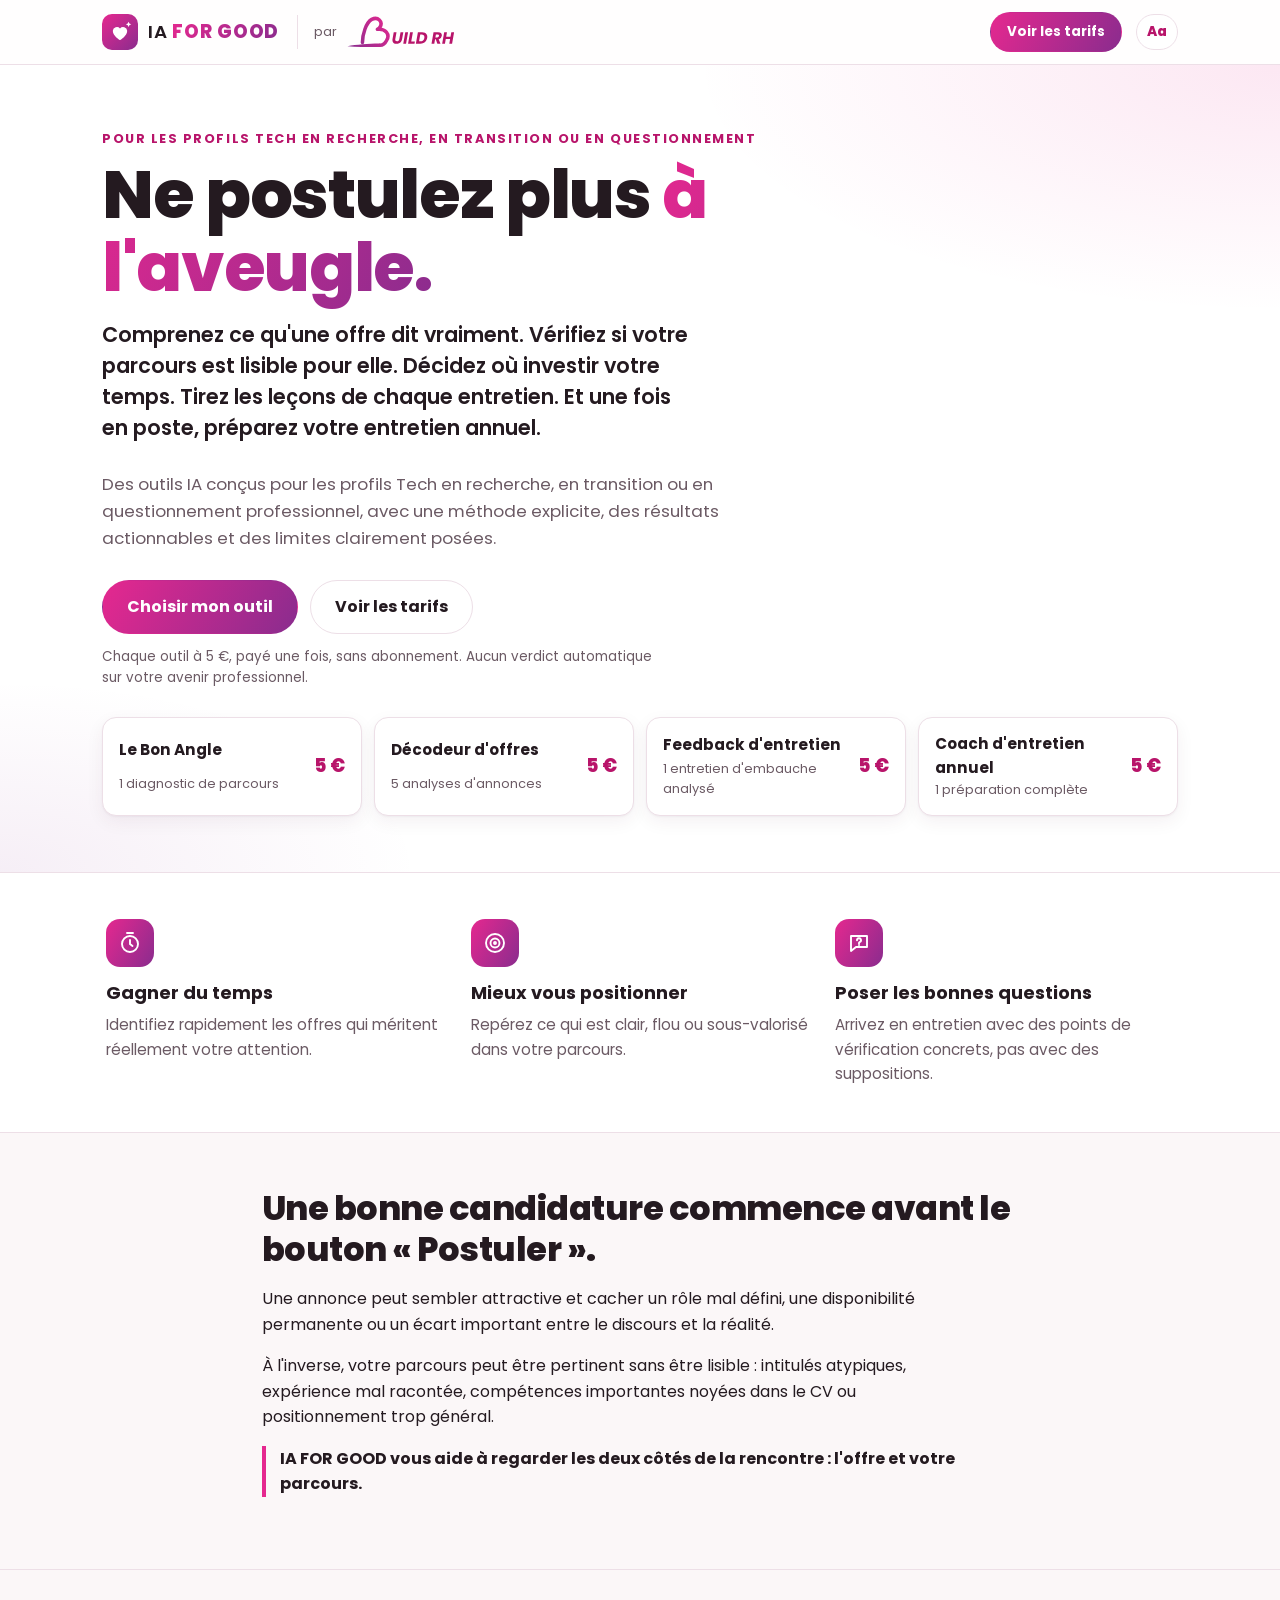
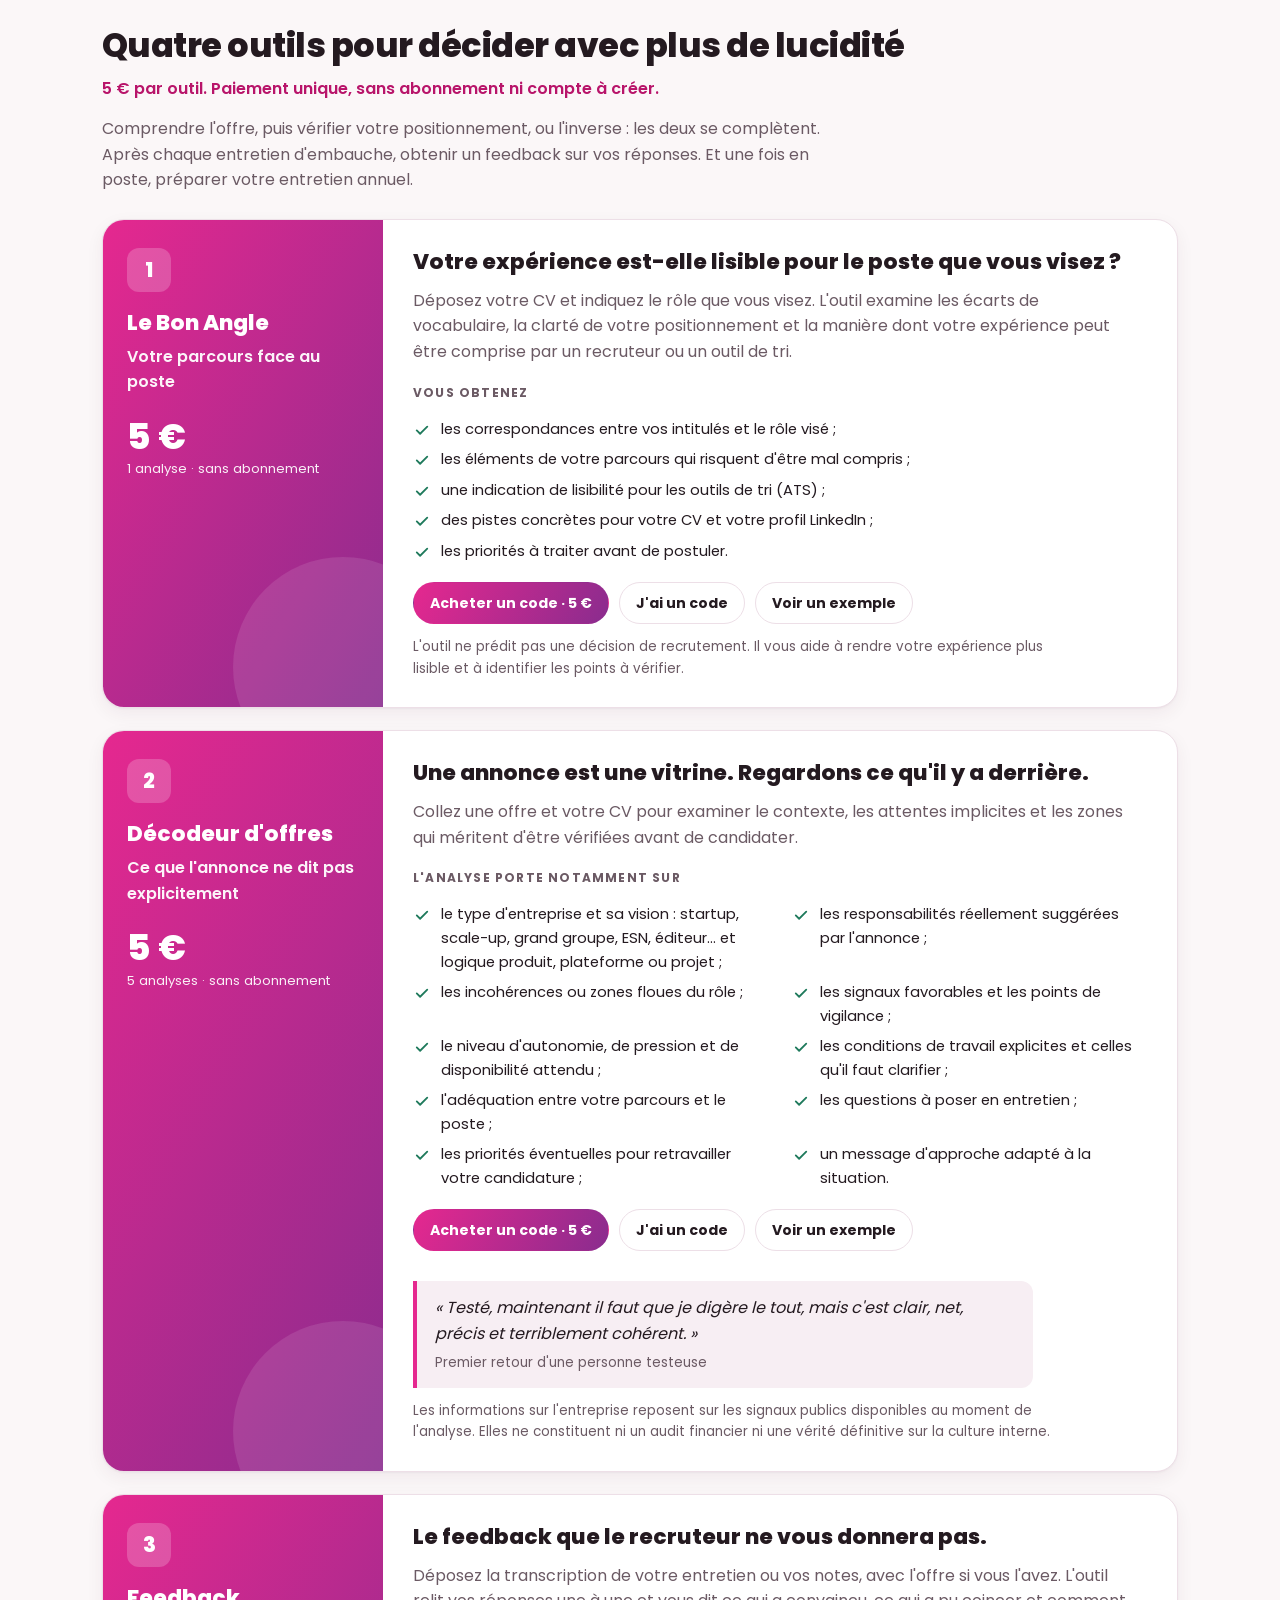
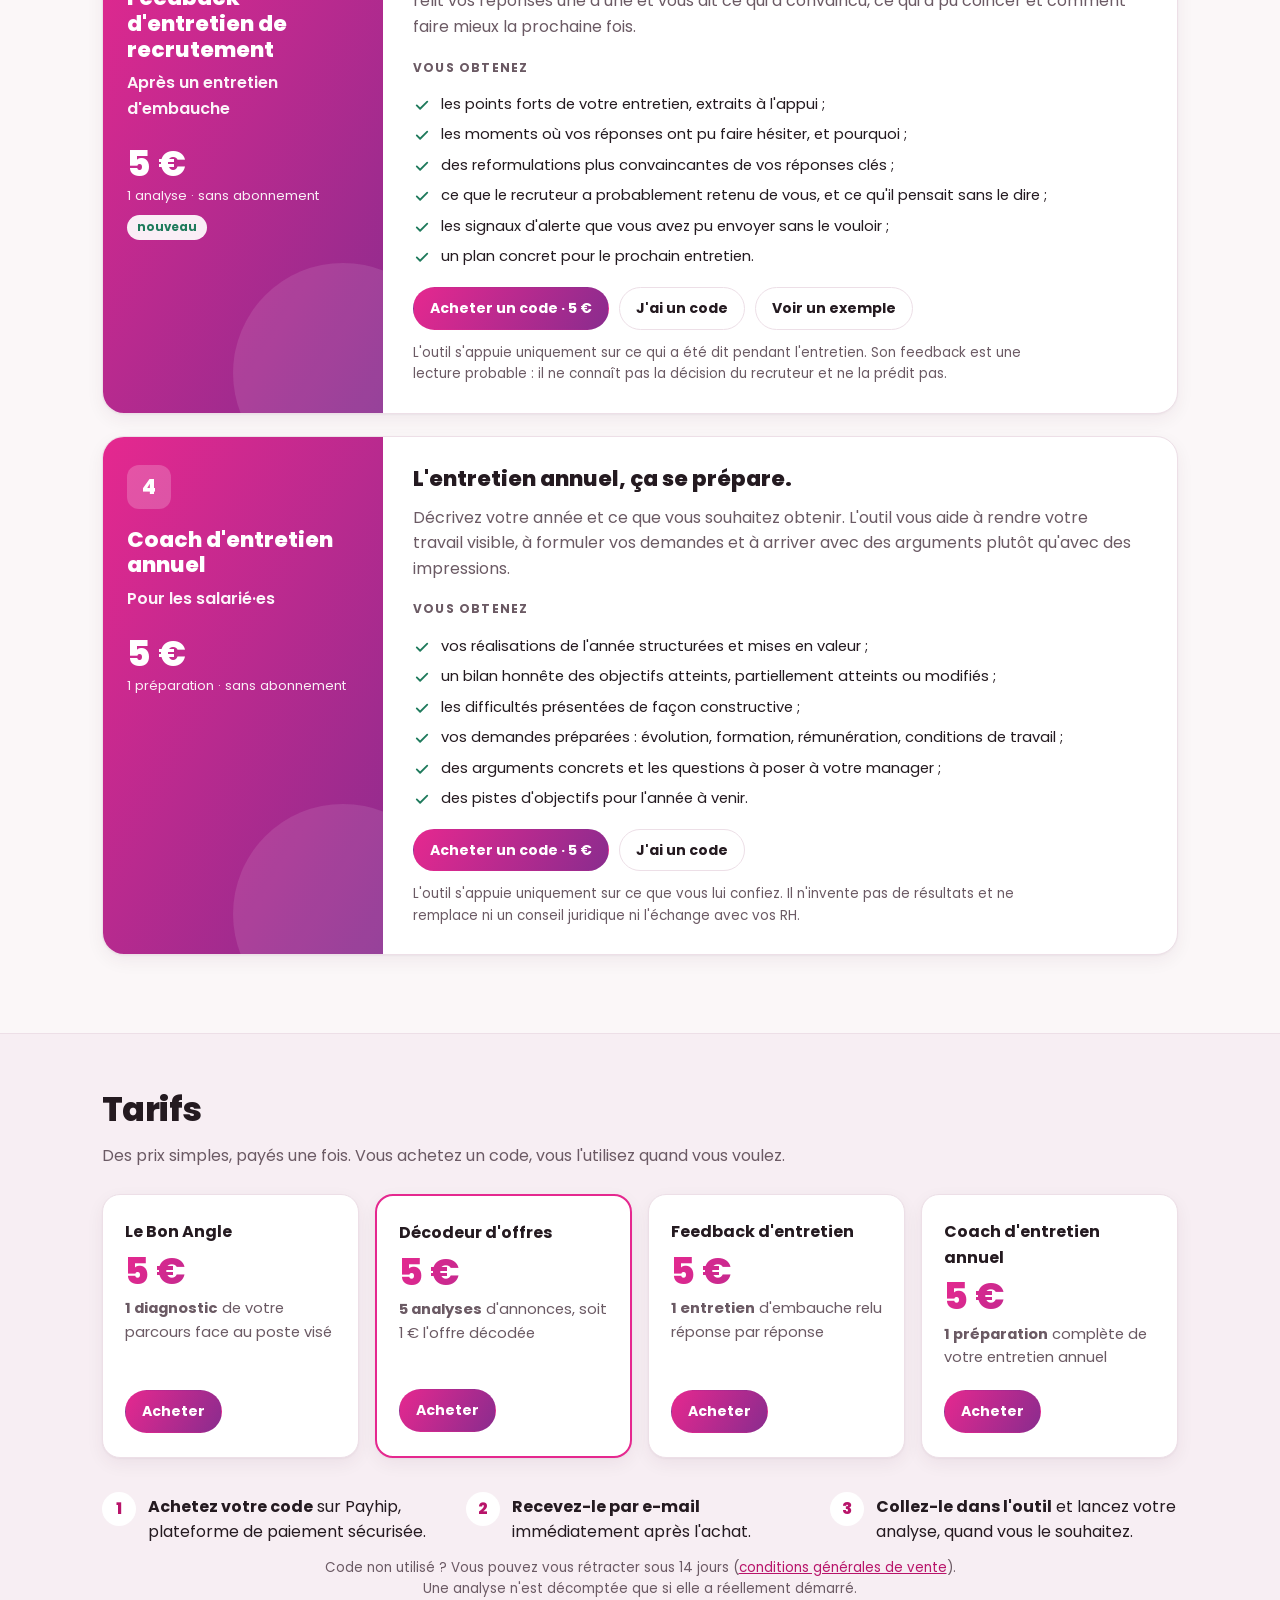
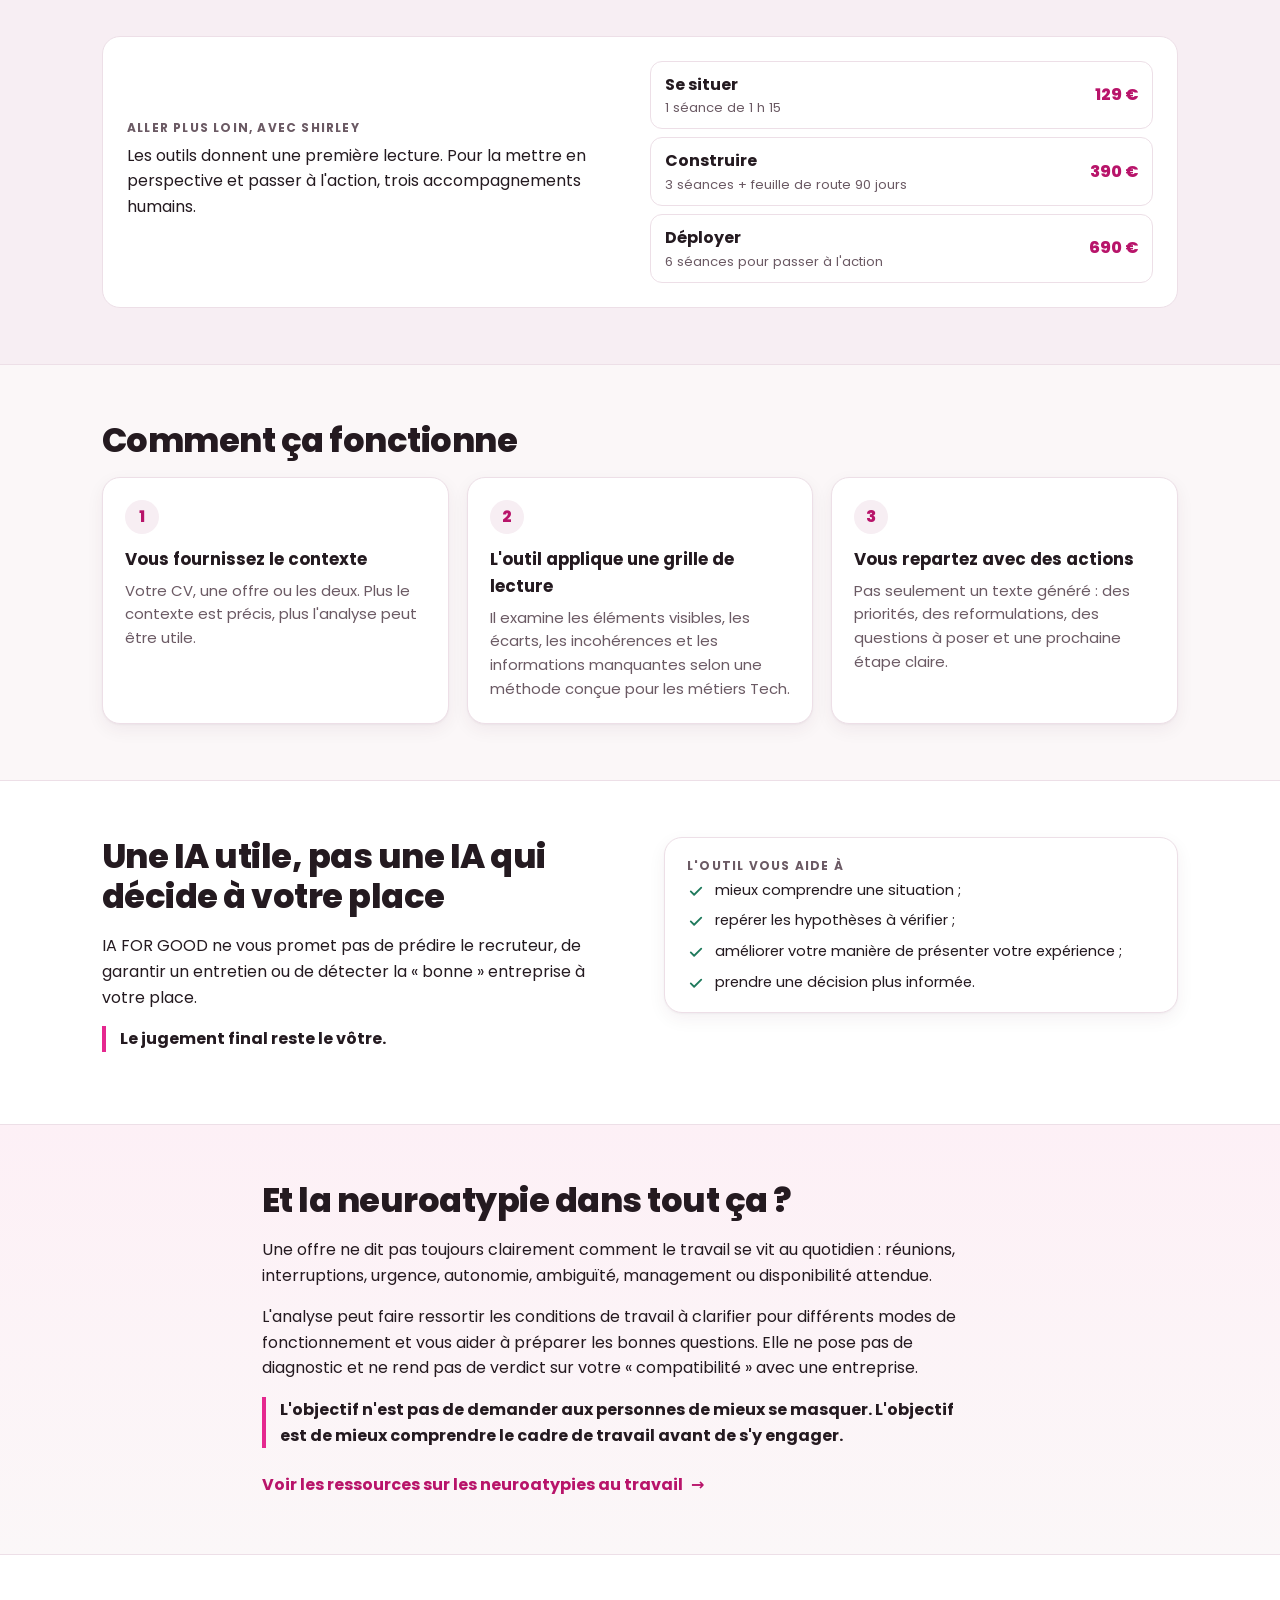
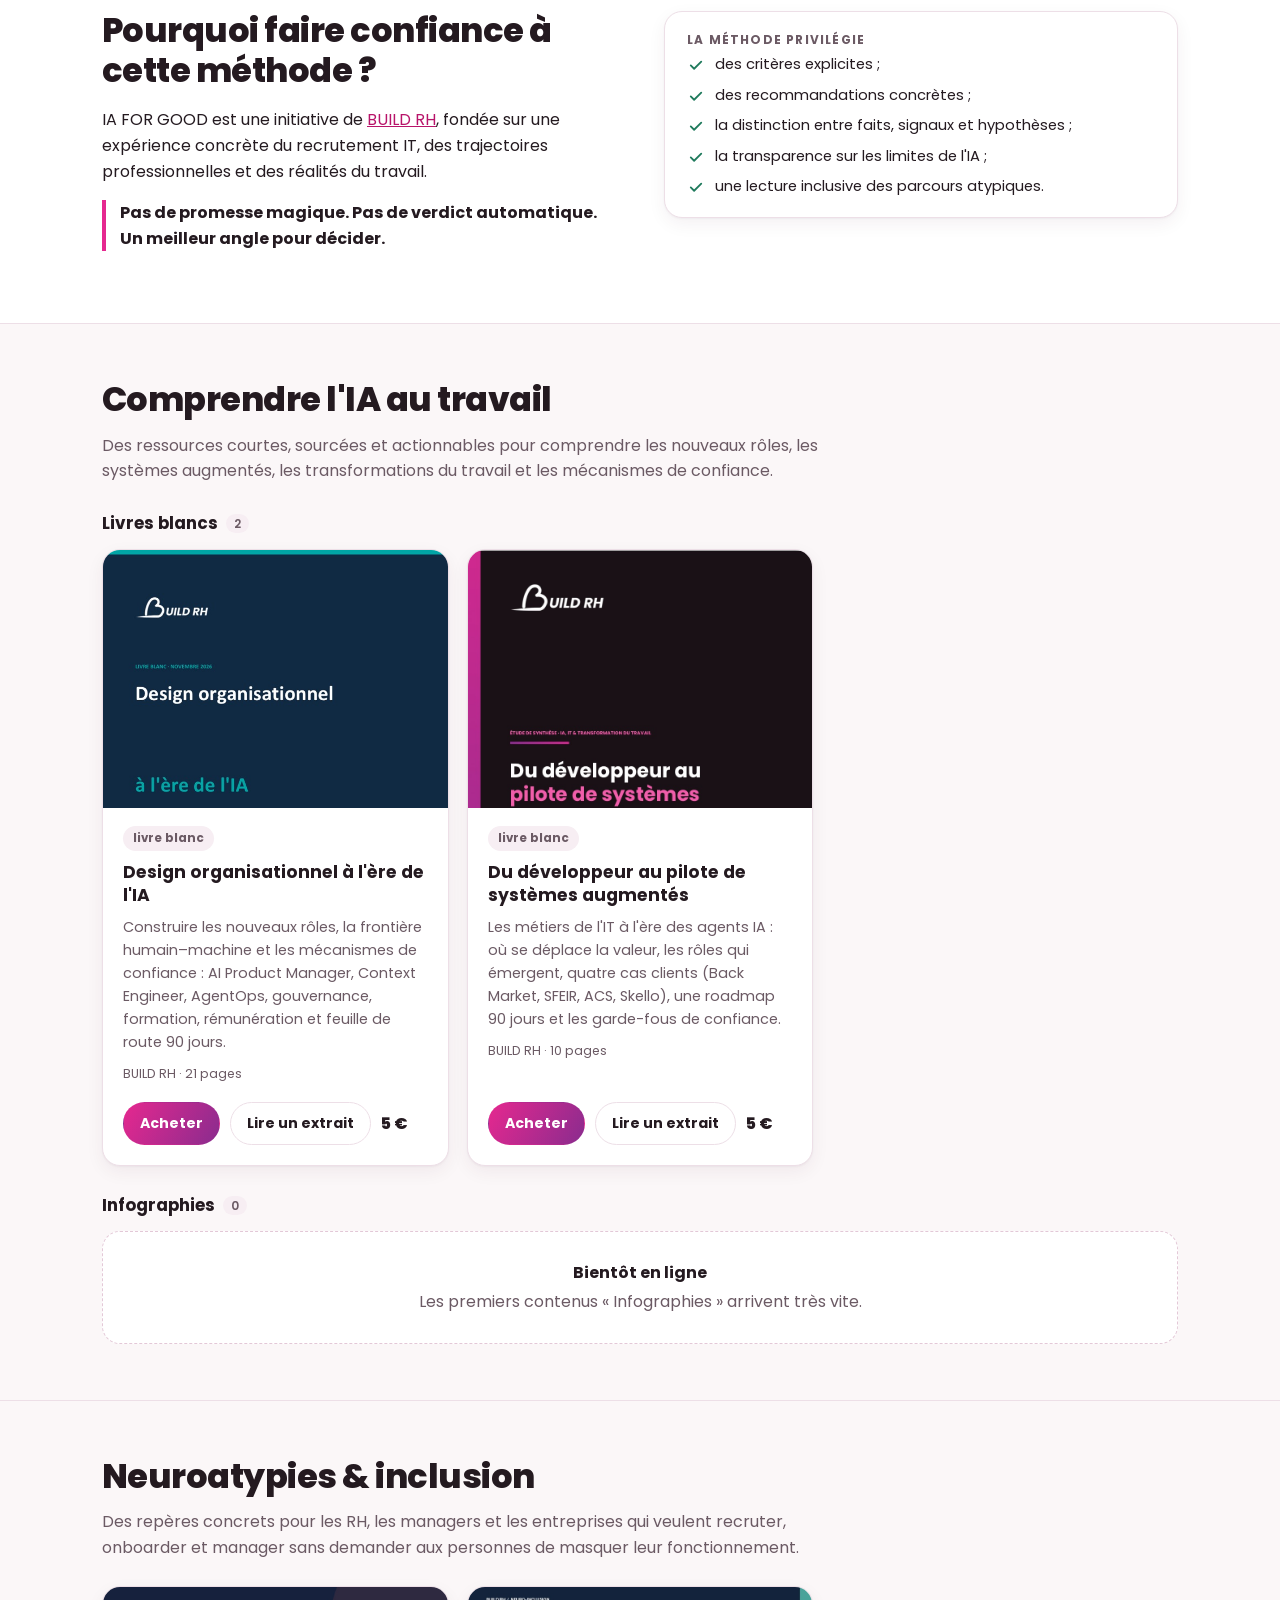
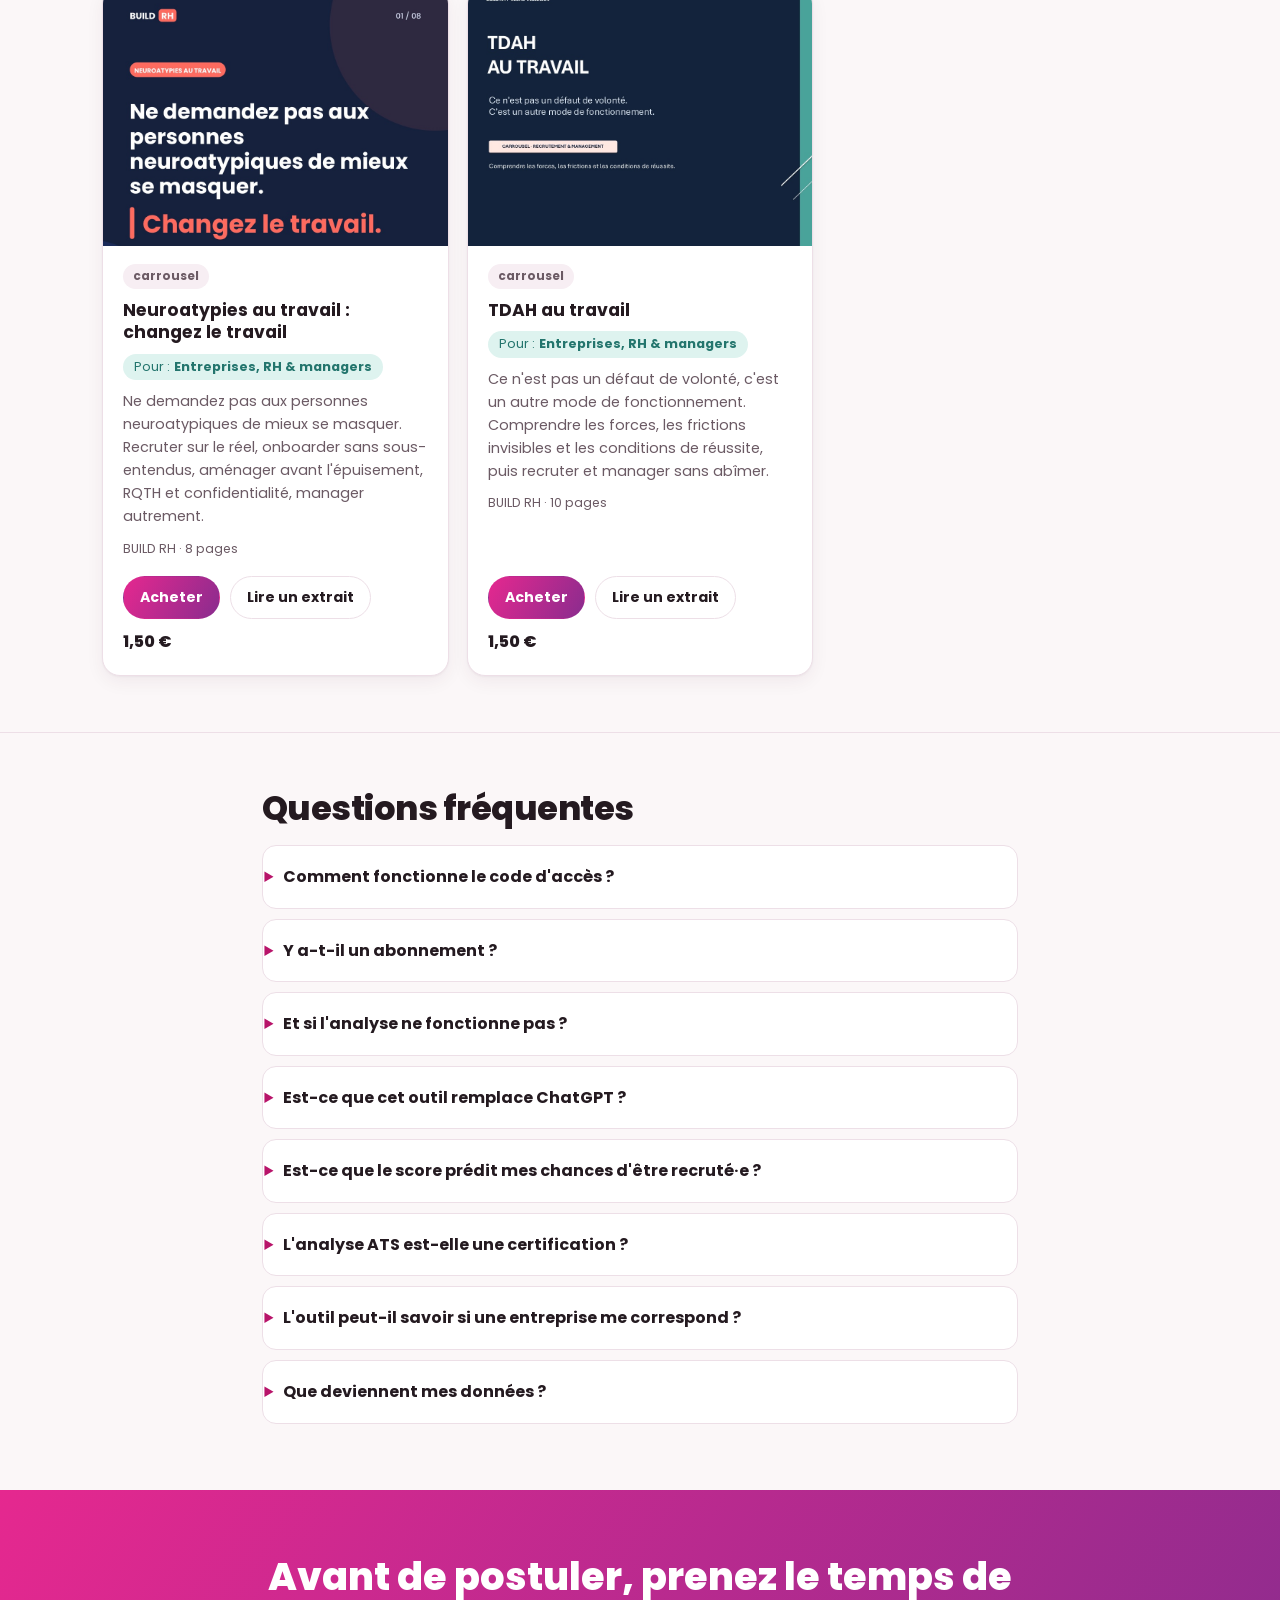
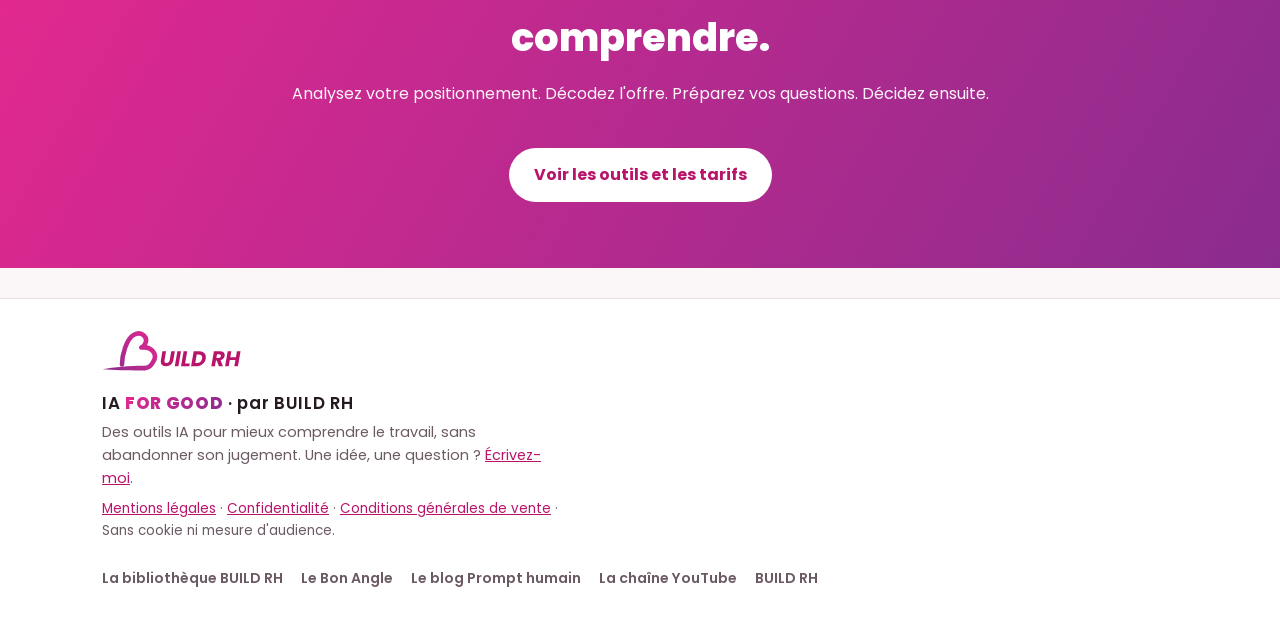
==== index.html @ 3da7b7ce "Décodeur : nouvel exemple PDF (Product Owner Data, annonce et CV fictifs, 16 points) Co-Authored-By:" ====
<!doctype html>
<html lang="fr">
<head>
  <meta charset="utf-8">
  <meta name="viewport" content="width=device-width, initial-scale=1">
  <meta name="color-scheme" content="light">
  <meta name="theme-color" content="#fbf7f8">
  <title>IA FOR GOOD · Ne postulez plus à l'aveugle</title>
  <meta name="description" content="Comprenez ce qu'une offre dit vraiment, vérifiez si votre parcours est lisible pour elle, décidez où investir votre temps. Des outils IA pour les profils Tech, par BUILD RH.">
  <link rel="icon" type="image/svg+xml" href="assets/favicon.svg">
  <link rel="preload" href="assets/fonts/poppins-latin-800-normal.woff2" as="font" type="font/woff2" crossorigin>
  <link rel="stylesheet" href="style.css?v=20">
</head>
<body class="accueil">
  <a class="skip" href="#outils">Aller aux outils</a>

  <header class="topbar">
    <div class="wrap topbar-in">
      <a class="marque" href="#" aria-label="IA FOR GOOD, accueil">
        <svg class="marque-picto" viewBox="0 0 40 40" aria-hidden="true">
          <defs><linearGradient id="g" x1="0" y1="0" x2="1" y2="1"><stop offset="0" stop-color="#e5288f"/><stop offset="1" stop-color="#8a2c8e"/></linearGradient></defs>
          <rect width="40" height="40" rx="11" fill="url(#g)"/>
          <path d="M20 29s-8-4.6-8-10.4A4.6 4.6 0 0 1 20 16a4.6 4.6 0 0 1 8 2.6C28 24.4 20 29 20 29z" fill="#fff"/>
          <path d="M29.5 8.5l.9 2.1 2.1.9-2.1.9-.9 2.1-.9-2.1-2.1-.9 2.1-.9z" fill="#fff"/>
        </svg>
        <span class="marque-txt">IA <b>FOR GOOD</b></span>
      </a>
      <a class="par-buildrh" href="https://build-rh.io/" target="_blank" rel="noopener" aria-label="Une plateforme BUILD RH">
        <span>par</span><img src="assets/logo-buildrh-couleur.svg" alt="BUILD RH" width="120" height="37">
      </a>
      <nav class="nav-principale" aria-label="Navigation principale">
        <a href="#outils">Les outils</a>
        <a href="#tarifs">Tarifs</a>
        <a href="#ressources-ia">Ressources</a>
        <a href="#faq">FAQ</a>
      </nav>
      <a class="btn btn-prim btn-nav" href="#tarifs">Voir les tarifs</a>
      <button id="confort" class="toggle toggle-mini" type="button" aria-pressed="false" title="Lecture confort"><span aria-hidden="true">Aa</span><i class="sr-only">Lecture confort</i></button>
    </div>
  </header>

  <!-- HERO -->
  <section class="hero hero-accueil">
    <div class="wrap">
      <p class="sur-titre">Pour les profils Tech en recherche, en transition ou en questionnement</p>
      <h1>Ne postulez plus <span class="hl">à l'aveugle.</span></h1>
      <p class="lead lead-fort">Comprenez ce qu'une offre dit vraiment. Vérifiez si votre parcours est lisible pour elle. Décidez où investir votre temps. Tirez les leçons de chaque entretien. Et une fois en poste, préparez votre entretien annuel.</p>
      <p class="lead">Des outils IA conçus pour les profils Tech en recherche, en transition ou en questionnement professionnel, avec une méthode explicite, des résultats actionnables et des limites clairement posées.</p>
      <div class="cta-ligne">
        <a class="btn btn-prim btn-grand" href="#outils">Choisir mon outil</a>
        <a class="btn btn-sec btn-grand" href="#tarifs">Voir les tarifs</a>
      </div>
      <p class="microcopy">Chaque outil à 5 €, payé une fois, sans abonnement. Aucun verdict automatique sur votre avenir professionnel.</p>
      <ul class="vitrine" aria-label="Les outils et leurs prix">
        <li><a href="#parcours"><span class="v-nom">Le Bon Angle</span><span class="v-desc">1 diagnostic de parcours</span><span class="v-prix">5 €</span></a></li>
        <li><a href="#offre"><span class="v-nom">Décodeur d'offres</span><span class="v-desc">5 analyses d'annonces</span><span class="v-prix">5 €</span></a></li>
        <li><a href="#feedback"><span class="v-nom">Feedback d'entretien</span><span class="v-desc">1 entretien d'embauche analysé</span><span class="v-prix">5 €</span></a></li>
        <li><a href="#entretien"><span class="v-nom">Coach d'entretien annuel</span><span class="v-desc">1 préparation complète</span><span class="v-prix">5 €</span></a></li>
      </ul>
    </div>
  </section>

  <main>
    <!-- BÉNÉFICES -->
    <section class="bloc-page benefices" aria-label="Ce que vous y gagnez">
      <div class="wrap grille-3">
        <article class="benefice">
          <span class="ico-rond" aria-hidden="true"><svg viewBox="0 0 24 24" fill="none" stroke="currentColor" stroke-width="1.9" stroke-linecap="round"><circle cx="12" cy="13" r="8"/><path d="M12 9v4l2.5 2M9 2h6"/></svg></span>
          <h2>Gagner du temps</h2>
          <p>Identifiez rapidement les offres qui méritent réellement votre attention.</p>
        </article>
        <article class="benefice">
          <span class="ico-rond" aria-hidden="true"><svg viewBox="0 0 24 24" fill="none" stroke="currentColor" stroke-width="1.9" stroke-linecap="round"><circle cx="12" cy="12" r="9"/><circle cx="12" cy="12" r="4.5"/><circle cx="12" cy="12" r="1" fill="currentColor"/></svg></span>
          <h2>Mieux vous positionner</h2>
          <p>Repérez ce qui est clair, flou ou sous-valorisé dans votre parcours.</p>
        </article>
        <article class="benefice">
          <span class="ico-rond" aria-hidden="true"><svg viewBox="0 0 24 24" fill="none" stroke="currentColor" stroke-width="1.9" stroke-linecap="round" stroke-linejoin="round"><path d="M4 5h16v11H9l-5 4z"/><path d="M10 9.2a2 2 0 1 1 2.6 1.9c-.4.2-.6.5-.6.9v.5M12 14h.01"/></svg></span>
          <h2>Poser les bonnes questions</h2>
          <p>Arrivez en entretien avec des points de vérification concrets, pas avec des suppositions.</p>
        </article>
      </div>
    </section>

    <!-- PROBLÈME -->
    <section class="bloc-page probleme">
      <div class="wrap etroit">
        <h2 class="titre-section">Une bonne candidature commence avant le bouton « Postuler ».</h2>
        <p>Une annonce peut sembler attractive et cacher un rôle mal défini, une disponibilité permanente ou un écart important entre le discours et la réalité.</p>
        <p>À l'inverse, votre parcours peut être pertinent sans être lisible : intitulés atypiques, expérience mal racontée, compétences importantes noyées dans le CV ou positionnement trop général.</p>
        <p class="accent-p"><strong>IA FOR GOOD vous aide à regarder les deux côtés de la rencontre : l'offre et votre parcours.</strong></p>
      </div>
    </section>

    <!-- OUTILS -->
    <section class="bloc-page outils-section" id="outils" aria-labelledby="h-outils">
      <div class="wrap">
        <h2 class="titre-section" id="h-outils">Quatre outils pour décider avec plus de lucidité</h2>
        <p class="sur-intro">5 € par outil. Paiement unique, sans abonnement ni compte à créer.</p>
        <p class="intro-section">Comprendre l'offre, puis vérifier votre positionnement, ou l'inverse : les deux se complètent. Après chaque entretien d'embauche, obtenir un feedback sur vos réponses. Et une fois en poste, préparer votre entretien annuel.</p>

        <article class="outil-carte" id="parcours">
          <div class="outil-panneau">
            <span class="outil-num">1</span>
            <p class="outil-kicker">Le Bon Angle</p>
            <p class="outil-sous">Votre parcours face au poste</p>
            <p class="outil-prix"><b>5 €</b><span>1 analyse · sans abonnement</span></p>
          </div>
          <div class="outil-corps">
            <h3>Votre expérience est-elle lisible pour le poste que vous visez ?</h3>
            <p>Déposez votre CV et indiquez le rôle que vous visez. L'outil examine les écarts de vocabulaire, la clarté de votre positionnement et la manière dont votre expérience peut être comprise par un recruteur ou un outil de tri.</p>
            <p class="liste-titre">Vous obtenez</p>
            <ul class="obtenez">
              <li><svg viewBox="0 0 24 24" fill="none" stroke="currentColor" stroke-width="2.4" stroke-linecap="round" stroke-linejoin="round"><path d="M5 12.5l4.5 4.5L19 7.5"/></svg><span>les correspondances entre vos intitulés et le rôle visé ;</span></li>
              <li><svg viewBox="0 0 24 24" fill="none" stroke="currentColor" stroke-width="2.4" stroke-linecap="round" stroke-linejoin="round"><path d="M5 12.5l4.5 4.5L19 7.5"/></svg><span>les éléments de votre parcours qui risquent d'être mal compris ;</span></li>
              <li><svg viewBox="0 0 24 24" fill="none" stroke="currentColor" stroke-width="2.4" stroke-linecap="round" stroke-linejoin="round"><path d="M5 12.5l4.5 4.5L19 7.5"/></svg><span>une indication de lisibilité pour les outils de tri (ATS) ;</span></li>
              <li><svg viewBox="0 0 24 24" fill="none" stroke="currentColor" stroke-width="2.4" stroke-linecap="round" stroke-linejoin="round"><path d="M5 12.5l4.5 4.5L19 7.5"/></svg><span>des pistes concrètes pour votre CV et votre profil LinkedIn ;</span></li>
              <li><svg viewBox="0 0 24 24" fill="none" stroke="currentColor" stroke-width="2.4" stroke-linecap="round" stroke-linejoin="round"><path d="M5 12.5l4.5 4.5L19 7.5"/></svg><span>les priorités à traiter avant de postuler.</span></li>
            </ul>
            <div class="actions">
              <a class="btn btn-prim" href="https://payhip.com/b/k5c6D" target="_blank" rel="noopener">Acheter un code · 5 €</a>
              <a class="btn btn-sec" href="https://almosnishirley.github.io/le-bon-angle/atelier.html">J'ai un code</a>
              <a class="btn btn-sec" href="https://almosnishirley.github.io/le-bon-angle/assets/exemples/exemple-analyse-le-bon-angle.pdf" target="_blank" rel="noopener">Voir un exemple</a>
            </div>
            <p class="microcopy">L'outil ne prédit pas une décision de recrutement. Il vous aide à rendre votre expérience plus lisible et à identifier les points à vérifier.</p>
          </div>
        </article>

        <article class="outil-carte" id="offre">
          <div class="outil-panneau">
            <span class="outil-num">2</span>
            <p class="outil-kicker">Décodeur d'offres</p>
            <p class="outil-sous">Ce que l'annonce ne dit pas explicitement</p>
            <p class="outil-prix"><b>5 €</b><span>5 analyses · sans abonnement</span></p>
          </div>
          <div class="outil-corps">
            <h3>Une annonce est une vitrine. Regardons ce qu'il y a derrière.</h3>
            <p>Collez une offre et votre CV pour examiner le contexte, les attentes implicites et les zones qui méritent d'être vérifiées avant de candidater.</p>
            <p class="liste-titre">L'analyse porte notamment sur</p>
            <ul class="obtenez deux-col">
              <li><svg viewBox="0 0 24 24" fill="none" stroke="currentColor" stroke-width="2.4" stroke-linecap="round" stroke-linejoin="round"><path d="M5 12.5l4.5 4.5L19 7.5"/></svg><span>le type d'entreprise et sa vision : startup, scale-up, grand groupe, ESN, éditeur… et logique produit, plateforme ou projet ;</span></li>
              <li><svg viewBox="0 0 24 24" fill="none" stroke="currentColor" stroke-width="2.4" stroke-linecap="round" stroke-linejoin="round"><path d="M5 12.5l4.5 4.5L19 7.5"/></svg><span>les responsabilités réellement suggérées par l'annonce ;</span></li>
              <li><svg viewBox="0 0 24 24" fill="none" stroke="currentColor" stroke-width="2.4" stroke-linecap="round" stroke-linejoin="round"><path d="M5 12.5l4.5 4.5L19 7.5"/></svg><span>les incohérences ou zones floues du rôle ;</span></li>
              <li><svg viewBox="0 0 24 24" fill="none" stroke="currentColor" stroke-width="2.4" stroke-linecap="round" stroke-linejoin="round"><path d="M5 12.5l4.5 4.5L19 7.5"/></svg><span>les signaux favorables et les points de vigilance ;</span></li>
              <li><svg viewBox="0 0 24 24" fill="none" stroke="currentColor" stroke-width="2.4" stroke-linecap="round" stroke-linejoin="round"><path d="M5 12.5l4.5 4.5L19 7.5"/></svg><span>le niveau d'autonomie, de pression et de disponibilité attendu ;</span></li>
              <li><svg viewBox="0 0 24 24" fill="none" stroke="currentColor" stroke-width="2.4" stroke-linecap="round" stroke-linejoin="round"><path d="M5 12.5l4.5 4.5L19 7.5"/></svg><span>les conditions de travail explicites et celles qu'il faut clarifier ;</span></li>
              <li><svg viewBox="0 0 24 24" fill="none" stroke="currentColor" stroke-width="2.4" stroke-linecap="round" stroke-linejoin="round"><path d="M5 12.5l4.5 4.5L19 7.5"/></svg><span>l'adéquation entre votre parcours et le poste ;</span></li>
              <li><svg viewBox="0 0 24 24" fill="none" stroke="currentColor" stroke-width="2.4" stroke-linecap="round" stroke-linejoin="round"><path d="M5 12.5l4.5 4.5L19 7.5"/></svg><span>les questions à poser en entretien ;</span></li>
              <li><svg viewBox="0 0 24 24" fill="none" stroke="currentColor" stroke-width="2.4" stroke-linecap="round" stroke-linejoin="round"><path d="M5 12.5l4.5 4.5L19 7.5"/></svg><span>les priorités éventuelles pour retravailler votre candidature ;</span></li>
              <li><svg viewBox="0 0 24 24" fill="none" stroke="currentColor" stroke-width="2.4" stroke-linecap="round" stroke-linejoin="round"><path d="M5 12.5l4.5 4.5L19 7.5"/></svg><span>un message d'approche adapté à la situation.</span></li>
            </ul>
            <div class="actions">
              <a class="btn btn-prim" href="https://payhip.com/b/MjdBF" target="_blank" rel="noopener">Acheter un code · 5 €</a>
              <a class="btn btn-sec" href="decodeur.html">J'ai un code</a>
              <a class="btn btn-sec" href="assets/exemples/exemple-decodage-offre.pdf?v=2" target="_blank" rel="noopener">Voir un exemple</a>
            </div>
            <figure class="retour">
              <blockquote><p>« Testé, maintenant il faut que je digère le tout, mais c'est clair, net, précis et terriblement cohérent. »</p></blockquote>
              <figcaption>Premier retour d'une personne testeuse</figcaption>
            </figure>
            <p class="microcopy">Les informations sur l'entreprise reposent sur les signaux publics disponibles au moment de l'analyse. Elles ne constituent ni un audit financier ni une vérité définitive sur la culture interne.</p>
          </div>
        </article>

        <article class="outil-carte" id="feedback">
          <div class="outil-panneau">
            <span class="outil-num">3</span>
            <p class="outil-kicker">Feedback d'entretien de recrutement</p>
            <p class="outil-sous">Après un entretien d'embauche</p>
            <p class="outil-prix"><b>5 €</b><span>1 analyse · sans abonnement</span></p>
            <span class="badge ok">nouveau</span>
          </div>
          <div class="outil-corps">
            <h3>Le feedback que le recruteur ne vous donnera pas.</h3>
            <p>Déposez la transcription de votre entretien ou vos notes, avec l'offre si vous l'avez. L'outil relit vos réponses une à une et vous dit ce qui a convaincu, ce qui a pu coincer et comment faire mieux la prochaine fois.</p>
            <p class="liste-titre">Vous obtenez</p>
            <ul class="obtenez">
              <li><svg viewBox="0 0 24 24" fill="none" stroke="currentColor" stroke-width="2.4" stroke-linecap="round" stroke-linejoin="round"><path d="M5 12.5l4.5 4.5L19 7.5"/></svg><span>les points forts de votre entretien, extraits à l'appui ;</span></li>
              <li><svg viewBox="0 0 24 24" fill="none" stroke="currentColor" stroke-width="2.4" stroke-linecap="round" stroke-linejoin="round"><path d="M5 12.5l4.5 4.5L19 7.5"/></svg><span>les moments où vos réponses ont pu faire hésiter, et pourquoi ;</span></li>
              <li><svg viewBox="0 0 24 24" fill="none" stroke="currentColor" stroke-width="2.4" stroke-linecap="round" stroke-linejoin="round"><path d="M5 12.5l4.5 4.5L19 7.5"/></svg><span>des reformulations plus convaincantes de vos réponses clés ;</span></li>
              <li><svg viewBox="0 0 24 24" fill="none" stroke="currentColor" stroke-width="2.4" stroke-linecap="round" stroke-linejoin="round"><path d="M5 12.5l4.5 4.5L19 7.5"/></svg><span>ce que le recruteur a probablement retenu de vous, et ce qu'il pensait sans le dire ;</span></li>
              <li><svg viewBox="0 0 24 24" fill="none" stroke="currentColor" stroke-width="2.4" stroke-linecap="round" stroke-linejoin="round"><path d="M5 12.5l4.5 4.5L19 7.5"/></svg><span>les signaux d'alerte que vous avez pu envoyer sans le vouloir ;</span></li>
              <li><svg viewBox="0 0 24 24" fill="none" stroke="currentColor" stroke-width="2.4" stroke-linecap="round" stroke-linejoin="round"><path d="M5 12.5l4.5 4.5L19 7.5"/></svg><span>un plan concret pour le prochain entretien.</span></li>
            </ul>
            <div class="actions">
              <a class="btn btn-prim" href="https://payhip.com/b/0I8Kq" target="_blank" rel="noopener">Acheter un code · 5 €</a>
              <a class="btn btn-sec" href="feedback-entretien.html">J'ai un code</a>
              <a class="btn btn-sec" href="assets/exemples/exemple-feedback-entretien.pdf" target="_blank" rel="noopener">Voir un exemple</a>
            </div>
            <p class="microcopy">L'outil s'appuie uniquement sur ce qui a été dit pendant l'entretien. Son feedback est une lecture probable : il ne connaît pas la décision du recruteur et ne la prédit pas.</p>
          </div>
        </article>

        <article class="outil-carte" id="entretien">
          <div class="outil-panneau">
            <span class="outil-num">4</span>
            <p class="outil-kicker">Coach d'entretien annuel</p>
            <p class="outil-sous">Pour les salarié·es</p>
            <p class="outil-prix"><b>5 €</b><span>1 préparation · sans abonnement</span></p>
          </div>
          <div class="outil-corps">
            <h3>L'entretien annuel, ça se prépare.</h3>
            <p>Décrivez votre année et ce que vous souhaitez obtenir. L'outil vous aide à rendre votre travail visible, à formuler vos demandes et à arriver avec des arguments plutôt qu'avec des impressions.</p>
            <p class="liste-titre">Vous obtenez</p>
            <ul class="obtenez">
              <li><svg viewBox="0 0 24 24" fill="none" stroke="currentColor" stroke-width="2.4" stroke-linecap="round" stroke-linejoin="round"><path d="M5 12.5l4.5 4.5L19 7.5"/></svg><span>vos réalisations de l'année structurées et mises en valeur ;</span></li>
              <li><svg viewBox="0 0 24 24" fill="none" stroke="currentColor" stroke-width="2.4" stroke-linecap="round" stroke-linejoin="round"><path d="M5 12.5l4.5 4.5L19 7.5"/></svg><span>un bilan honnête des objectifs atteints, partiellement atteints ou modifiés ;</span></li>
              <li><svg viewBox="0 0 24 24" fill="none" stroke="currentColor" stroke-width="2.4" stroke-linecap="round" stroke-linejoin="round"><path d="M5 12.5l4.5 4.5L19 7.5"/></svg><span>les difficultés présentées de façon constructive ;</span></li>
              <li><svg viewBox="0 0 24 24" fill="none" stroke="currentColor" stroke-width="2.4" stroke-linecap="round" stroke-linejoin="round"><path d="M5 12.5l4.5 4.5L19 7.5"/></svg><span>vos demandes préparées : évolution, formation, rémunération, conditions de travail ;</span></li>
              <li><svg viewBox="0 0 24 24" fill="none" stroke="currentColor" stroke-width="2.4" stroke-linecap="round" stroke-linejoin="round"><path d="M5 12.5l4.5 4.5L19 7.5"/></svg><span>des arguments concrets et les questions à poser à votre manager ;</span></li>
              <li><svg viewBox="0 0 24 24" fill="none" stroke="currentColor" stroke-width="2.4" stroke-linecap="round" stroke-linejoin="round"><path d="M5 12.5l4.5 4.5L19 7.5"/></svg><span>des pistes d'objectifs pour l'année à venir.</span></li>
            </ul>
            <div class="actions">
              <a class="btn btn-prim" href="https://payhip.com/b/vAtei" target="_blank" rel="noopener">Acheter un code · 5 €</a>
              <a class="btn btn-sec" href="coach-entretien.html">J'ai un code</a>
            </div>
            <p class="microcopy">L'outil s'appuie uniquement sur ce que vous lui confiez. Il n'invente pas de résultats et ne remplace ni un conseil juridique ni l'échange avec vos RH.</p>
          </div>
        </article>
      </div>
    </section>

    <!-- TARIFS -->
    <section class="bloc-page tarifs" id="tarifs" aria-labelledby="h-tarifs">
      <div class="wrap">
        <h2 class="titre-section" id="h-tarifs">Tarifs</h2>
        <p class="intro-section">Des prix simples, payés une fois. Vous achetez un code, vous l'utilisez quand vous voulez.</p>
        <div class="grille-tarifs">
          <article class="tarif">
            <p class="t-nom">Le Bon Angle</p>
            <p class="t-prix">5 €</p>
            <p class="t-inclus"><strong>1 diagnostic</strong> de votre parcours face au poste visé</p>
            <a class="btn btn-prim" href="https://payhip.com/b/k5c6D" target="_blank" rel="noopener">Acheter</a>
          </article>
          <article class="tarif tarif-vedette">
            <p class="t-nom">Décodeur d'offres</p>
            <p class="t-prix">5 €</p>
            <p class="t-inclus"><strong>5 analyses</strong> d'annonces, soit 1 € l'offre décodée</p>
            <a class="btn btn-prim" href="https://payhip.com/b/MjdBF" target="_blank" rel="noopener">Acheter</a>
          </article>
          <article class="tarif">
            <p class="t-nom">Feedback d'entretien</p>
            <p class="t-prix">5 €</p>
            <p class="t-inclus"><strong>1 entretien</strong> d'embauche relu réponse par réponse</p>
            <a class="btn btn-prim" href="https://payhip.com/b/0I8Kq" target="_blank" rel="noopener">Acheter</a>
          </article>
          <article class="tarif">
            <p class="t-nom">Coach d'entretien annuel</p>
            <p class="t-prix">5 €</p>
            <p class="t-inclus"><strong>1 préparation</strong> complète de votre entretien annuel</p>
            <a class="btn btn-prim" href="https://payhip.com/b/vAtei" target="_blank" rel="noopener">Acheter</a>
          </article>
        </div>

        <ol class="achat-etapes">
          <li><span class="etape-num">1</span><p><strong>Achetez votre code</strong> sur Payhip, plateforme de paiement sécurisée.</p></li>
          <li><span class="etape-num">2</span><p><strong>Recevez-le par e-mail</strong> immédiatement après l'achat.</p></li>
          <li><span class="etape-num">3</span><p><strong>Collez-le dans l'outil</strong> et lancez votre analyse, quand vous le souhaitez.</p></li>
        </ol>
        <p class="microcopy centre">Code non utilisé ? Vous pouvez vous rétracter sous 14 jours (<a href="cgv.html">conditions générales de vente</a>). Une analyse n'est décomptée que si elle a réellement démarré.</p>

        <div class="plus-loin">
          <div>
            <p class="liste-titre">Aller plus loin, avec Shirley</p>
            <p>Les outils donnent une première lecture. Pour la mettre en perspective et passer à l'action, trois accompagnements humains.</p>
          </div>
          <ul class="offres-humaines">
            <li><a href="https://calendly.com/shirley-chiche-buildrh/call-decouverte" target="_blank" rel="noopener"><b>Se situer</b><span>1 séance de 1 h 15</span><em>129 €</em></a></li>
            <li><a href="https://almosnishirley.github.io/le-bon-angle/accompagnement.html#construire" target="_blank" rel="noopener"><b>Construire</b><span>3 séances + feuille de route 90 jours</span><em>390 €</em></a></li>
            <li><a href="https://almosnishirley.github.io/le-bon-angle/accompagnement.html#deployer" target="_blank" rel="noopener"><b>Déployer</b><span>6 séances pour passer à l'action</span><em>690 €</em></a></li>
          </ul>
        </div>
      </div>
    </section>

    <!-- COMMENT ÇA FONCTIONNE -->
    <section class="bloc-page fonctionnement" aria-labelledby="h-fonct">
      <div class="wrap">
        <h2 class="titre-section" id="h-fonct">Comment ça fonctionne</h2>
        <ol class="etapes grille-3">
          <li><span class="etape-num">1</span><h3>Vous fournissez le contexte</h3><p>Votre CV, une offre ou les deux. Plus le contexte est précis, plus l'analyse peut être utile.</p></li>
          <li><span class="etape-num">2</span><h3>L'outil applique une grille de lecture</h3><p>Il examine les éléments visibles, les écarts, les incohérences et les informations manquantes selon une méthode conçue pour les métiers Tech.</p></li>
          <li><span class="etape-num">3</span><h3>Vous repartez avec des actions</h3><p>Pas seulement un texte généré : des priorités, des reformulations, des questions à poser et une prochaine étape claire.</p></li>
        </ol>
      </div>
    </section>

    <!-- IA UTILE -->
    <section class="bloc-page ia-utile">
      <div class="wrap deux-colonnes">
        <div>
          <h2 class="titre-section">Une IA utile, pas une IA qui décide à votre place</h2>
          <p>IA FOR GOOD ne vous promet pas de prédire le recruteur, de garantir un entretien ou de détecter la « bonne » entreprise à votre place.</p>
          <p class="accent-p"><strong>Le jugement final reste le vôtre.</strong></p>
        </div>
        <div class="encart">
          <p class="liste-titre">L'outil vous aide à</p>
          <ul class="obtenez">
            <li><svg viewBox="0 0 24 24" fill="none" stroke="currentColor" stroke-width="2.4" stroke-linecap="round" stroke-linejoin="round"><path d="M5 12.5l4.5 4.5L19 7.5"/></svg><span>mieux comprendre une situation ;</span></li>
            <li><svg viewBox="0 0 24 24" fill="none" stroke="currentColor" stroke-width="2.4" stroke-linecap="round" stroke-linejoin="round"><path d="M5 12.5l4.5 4.5L19 7.5"/></svg><span>repérer les hypothèses à vérifier ;</span></li>
            <li><svg viewBox="0 0 24 24" fill="none" stroke="currentColor" stroke-width="2.4" stroke-linecap="round" stroke-linejoin="round"><path d="M5 12.5l4.5 4.5L19 7.5"/></svg><span>améliorer votre manière de présenter votre expérience ;</span></li>
            <li><svg viewBox="0 0 24 24" fill="none" stroke="currentColor" stroke-width="2.4" stroke-linecap="round" stroke-linejoin="round"><path d="M5 12.5l4.5 4.5L19 7.5"/></svg><span>prendre une décision plus informée.</span></li>
          </ul>
        </div>
      </div>
    </section>

    <!-- NEUROATYPIE -->
    <section class="bloc-page neuro-bloc">
      <div class="wrap etroit">
        <h2 class="titre-section">Et la neuroatypie dans tout ça ?</h2>
        <p>Une offre ne dit pas toujours clairement comment le travail se vit au quotidien : réunions, interruptions, urgence, autonomie, ambiguïté, management ou disponibilité attendue.</p>
        <p>L'analyse peut faire ressortir les conditions de travail à clarifier pour différents modes de fonctionnement et vous aider à préparer les bonnes questions. Elle ne pose pas de diagnostic et ne rend pas de verdict sur votre « compatibilité » avec une entreprise.</p>
        <p class="accent-p"><strong>L'objectif n'est pas de demander aux personnes de mieux se masquer. L'objectif est de mieux comprendre le cadre de travail avant de s'y engager.</strong></p>
        <a class="lien-fleche" href="#ressources-neuro">Voir les ressources sur les neuroatypies au travail</a>
      </div>
    </section>

    <!-- CONFIANCE -->
    <section class="bloc-page confiance">
      <div class="wrap deux-colonnes">
        <div>
          <h2 class="titre-section">Pourquoi faire confiance à cette méthode ?</h2>
          <p>IA FOR GOOD est une initiative de <a href="https://build-rh.io/" target="_blank" rel="noopener">BUILD RH</a>, fondée sur une expérience concrète du recrutement IT, des trajectoires professionnelles et des réalités du travail.</p>
          <p class="accent-p"><strong>Pas de promesse magique. Pas de verdict automatique. Un meilleur angle pour décider.</strong></p>
        </div>
        <div class="encart">
          <p class="liste-titre">La méthode privilégie</p>
          <ul class="obtenez">
            <li><svg viewBox="0 0 24 24" fill="none" stroke="currentColor" stroke-width="2.4" stroke-linecap="round" stroke-linejoin="round"><path d="M5 12.5l4.5 4.5L19 7.5"/></svg><span>des critères explicites ;</span></li>
            <li><svg viewBox="0 0 24 24" fill="none" stroke="currentColor" stroke-width="2.4" stroke-linecap="round" stroke-linejoin="round"><path d="M5 12.5l4.5 4.5L19 7.5"/></svg><span>des recommandations concrètes ;</span></li>
            <li><svg viewBox="0 0 24 24" fill="none" stroke="currentColor" stroke-width="2.4" stroke-linecap="round" stroke-linejoin="round"><path d="M5 12.5l4.5 4.5L19 7.5"/></svg><span>la distinction entre faits, signaux et hypothèses ;</span></li>
            <li><svg viewBox="0 0 24 24" fill="none" stroke="currentColor" stroke-width="2.4" stroke-linecap="round" stroke-linejoin="round"><path d="M5 12.5l4.5 4.5L19 7.5"/></svg><span>la transparence sur les limites de l'IA ;</span></li>
            <li><svg viewBox="0 0 24 24" fill="none" stroke="currentColor" stroke-width="2.4" stroke-linecap="round" stroke-linejoin="round"><path d="M5 12.5l4.5 4.5L19 7.5"/></svg><span>une lecture inclusive des parcours atypiques.</span></li>
          </ul>
        </div>
      </div>
    </section>

    <!-- RESSOURCES (remplies depuis catalogue.js) -->
    <section class="bloc-page ressources" id="ressources-ia" aria-labelledby="h-res-ia">
      <div class="wrap">
        <h2 class="titre-section" id="h-res-ia">Comprendre l'IA au travail</h2>
        <p class="intro-section" id="intro-ia"></p>
        <div id="grille-ia"></div>
      </div>
    </section>
    <section class="bloc-page ressources" id="ressources-neuro" aria-labelledby="h-res-neuro">
      <div class="wrap">
        <h2 class="titre-section" id="h-res-neuro">Neuroatypies &amp; inclusion</h2>
        <p class="intro-section" id="intro-neuro"></p>
        <div id="grille-neuro"></div>
      </div>
    </section>
    <section class="bloc-page ressources" id="ressources-autres" aria-labelledby="h-res-autres" hidden>
      <div class="wrap">
        <h2 class="titre-section" id="h-res-autres">Autres sujets</h2>
        <p class="intro-section" id="intro-autres"></p>
        <div id="grille-autres"></div>
      </div>
    </section>

    <!-- FAQ -->
    <section class="bloc-page faq" id="faq" aria-labelledby="h-faq">
      <div class="wrap etroit">
        <h2 class="titre-section" id="h-faq">Questions fréquentes</h2>
        <details>
          <summary>Comment fonctionne le code d'accès ?</summary>
          <p>Vous achetez le code sur Payhip et le recevez aussitôt par e-mail. Vous le collez ensuite dans l'outil, au moment de lancer l'analyse. Le code du Décodeur d'offres vaut pour 5 analyses ; ceux de Le Bon Angle, du Feedback d'entretien et du Coach d'entretien annuel pour 1 analyse. Après chaque analyse, la page indique ce qu'il vous reste.</p>
        </details>
        <details>
          <summary>Y a-t-il un abonnement ?</summary>
          <p>Non. Chaque code est payé une fois. Il n'y a ni abonnement, ni compte à créer, ni renouvellement automatique.</p>
        </details>
        <details>
          <summary>Et si l'analyse ne fonctionne pas ?</summary>
          <p>Une analyse n'est décomptée que si elle a réellement démarré. En cas de problème technique, <a href="mailto:shirley.chiche@buildrh.co?subject=Probl%C3%A8me%20avec%20mon%20code">écrivez à BUILD RH</a> : l'analyse vous est recréditée. Tant que votre code n'a pas été utilisé, vous pouvez aussi vous rétracter sous 14 jours et être remboursé·e.</p>
        </details>
        <details>
          <summary>Est-ce que cet outil remplace ChatGPT ?</summary>
          <p>Non. ChatGPT est un outil généraliste. IA FOR GOOD applique une grille de lecture spécialisée pour les profils Tech et transforme l'analyse en priorités, questions et livrables concrets. Une personne expérimentée peut reconstruire une partie de cette démarche avec ChatGPT ; ici, la méthode est déjà structurée.</p>
        </details>
        <details>
          <summary>Est-ce que le score prédit mes chances d'être recruté·e ?</summary>
          <p>Non. Il s'agit d'une estimation méthodologique de l'adéquation et de la lisibilité des informations fournies. La décision dépend aussi du marché, du recruteur, du manager, des autres candidats et d'éléments qui ne figurent pas dans l'annonce.</p>
        </details>
        <details>
          <summary>L'analyse ATS est-elle une certification ?</summary>
          <p>Non. Les outils ATS ne fonctionnent pas tous de la même manière. L'analyse donne des indications sur la lisibilité probable de votre CV pour des outils de tri et sur la clarté de son contenu.</p>
        </details>
        <details>
          <summary>L'outil peut-il savoir si une entreprise me correspond ?</summary>
          <p>Non. Il peut relever des signaux dans l'offre et formuler des hypothèses à vérifier. Il ne connaît pas toute la réalité de l'équipe, du management ou du quotidien de travail.</p>
        </details>
        <details>
          <summary>Que deviennent mes données ?</summary>
          <p>Ce site ne conserve rien : ni compte, ni cookie de suivi, ni base de données. Votre CV est lu dans votre navigateur, et vous pouvez masquer automatiquement votre e-mail et votre téléphone avant l'envoi. Le texte est transmis à l'outil d'analyse hébergé chez Dust, le fournisseur utilisé par BUILD RH, pour produire l'analyse ; la conversation reste dans l'espace Dust de BUILD RH, non public, puis est supprimée au plus tard 3 mois après ; vous pouvez demander sa suppression plus tôt, à tout moment, en <a href="mailto:shirley.chiche@buildrh.co?subject=Suppression%20de%20mes%20donn%C3%A9es">écrivant à BUILD RH</a>. Le détail figure dans la <a href="confidentialite.html">politique de confidentialité</a>.</p>
        </details>
      </div>
    </section>

    <!-- CTA FINAL -->
    <section class="bloc-page cta-final">
      <div class="wrap etroit">
        <h2>Avant de postuler, prenez le temps de comprendre.</h2>
        <p>Analysez votre positionnement. Décodez l'offre. Préparez vos questions. Décidez ensuite.</p>
        <a class="btn btn-blanc btn-grand" href="#tarifs">Voir les outils et les tarifs</a>
      </div>
    </section>
  </main>

  <footer class="pied">
    <div class="wrap pied-in">
      <div>
        <a class="pied-logo" href="https://build-rh.io/" target="_blank" rel="noopener"><img src="assets/logo-buildrh-couleur.svg" alt="BUILD RH" width="150" height="47"></a>
        <p class="pied-marque">IA <b>FOR GOOD</b> · par BUILD RH</p>
        <p class="pied-txt">Des outils IA pour mieux comprendre le travail, sans abandonner son jugement. Une idée, une question ? <a id="contact" href="#">Écrivez-moi</a>.</p>
        <p class="pied-txt pied-legal"><a href="mentions-legales.html">Mentions légales</a> · <a href="confidentialite.html">Confidentialité</a> · <a href="cgv.html">Conditions générales de vente</a> · Sans cookie ni mesure d'audience.</p>
      </div>
      <ul class="pied-liens" id="pied-liens"></ul>
    </div>
  </footer>

  <script src="catalogue.js?t=2"></script>
  <script src="app.js?v=6"></script>
</body>
</html>
---- style.css ----
/* IA FOR GOOD — charte claire BUILD RH (magenta → violet), Poppins */
/* Polices hébergées sur le site (aucun appel à Google Fonts) */
@font-face { font-family: "Poppins"; src: url("assets/fonts/poppins-latin-400-normal.woff2") format("woff2"); font-weight: 400; font-style: normal; font-display: swap; }
@font-face { font-family: "Poppins"; src: url("assets/fonts/poppins-latin-600-normal.woff2") format("woff2"); font-weight: 600; font-style: normal; font-display: swap; }
@font-face { font-family: "Poppins"; src: url("assets/fonts/poppins-latin-700-normal.woff2") format("woff2"); font-weight: 700; font-style: normal; font-display: swap; }
@font-face { font-family: "Poppins"; src: url("assets/fonts/poppins-latin-800-normal.woff2") format("woff2"); font-weight: 800; font-style: normal; font-display: swap; }
@font-face { font-family: "Atkinson Hyperlegible"; src: url("assets/fonts/atkinson-hyperlegible-latin-400-normal.woff2") format("woff2"); font-weight: 400; font-style: normal; font-display: swap; }
@font-face { font-family: "Atkinson Hyperlegible"; src: url("assets/fonts/atkinson-hyperlegible-latin-700-normal.woff2") format("woff2"); font-weight: 700; font-style: normal; font-display: swap; }
:root {
  --pink: #e5288f;
  --violet: #8a2c8e;
  --magenta: #b8146a;
  --grad: linear-gradient(120deg, #e5288f 0%, #8a2c8e 100%);
  --bg: #fbf7f8;
  --surface: #ffffff;
  --surface-2: #f7eef3;
  --ink: #241a20;
  --ink-2: #6b5a64;
  --line: #eddfe7;
  --ok: #1f7a5c; --ok-bg: #dff3ea;
  --shadow: 0 1px 2px rgba(60,20,45,.04), 0 6px 18px rgba(60,20,45,.06);
  --shadow-hover: 0 2px 4px rgba(60,20,45,.06), 0 14px 32px rgba(60,20,45,.10);

  --c-magenta: #b8146a; --c-magenta-bg: #fde6f1;
  --c-violet: #6d2a8e;  --c-violet-bg: #f1e6fa;
  --c-teal: #23756d;    --c-teal-bg: #def3ef;
  --c-bleu: #2350d8;    --c-bleu-bg: #e7edff;
  --c-jaune: #8a5d00;   --c-jaune-bg: #fff2cc;

  --radius: 18px;
  --fs: 1rem; --lh: 1.6; --ls: 0; --ws: 0;
  --font: "Poppins", system-ui, -apple-system, "Segoe UI", sans-serif;
  color-scheme: light;
}
:root.confort {
  --font: "Atkinson Hyperlegible", system-ui, sans-serif;
  --fs: 1.125rem; --lh: 1.8; --ls: .02em; --ws: .08em;
}

* { box-sizing: border-box; }
html { -webkit-text-size-adjust: 100%; scroll-behavior: smooth; }
body {
  margin: 0; background: var(--bg); color: var(--ink);
  font-family: var(--font); font-size: var(--fs); line-height: var(--lh);
  letter-spacing: var(--ls); word-spacing: var(--ws);
}
img { max-width: 100%; display: block; }
button, input, textarea { font: inherit; letter-spacing: inherit; color: inherit; }
a { color: var(--magenta); }
:focus-visible { outline: 3px solid var(--pink); outline-offset: 2px; border-radius: 8px; }
.wrap { max-width: 1140px; margin: 0 auto; padding: 0 16px; }
@media (min-width: 720px) { .wrap { padding: 0 32px; } }
.sr-only { position: absolute; width: 1px; height: 1px; overflow: hidden; clip: rect(0 0 0 0); white-space: nowrap; }
.skip { position: absolute; left: -999px; top: 8px; background: var(--surface); padding: 8px 14px; border-radius: 8px; z-index: 20; }
.skip:focus { left: 8px; }

/* ---------- Barre du haut ---------- */
.topbar { background: rgba(255,255,255,.85); backdrop-filter: blur(8px); border-bottom: 1px solid var(--line); position: sticky; top: 0; z-index: 10; }
.topbar-in { display: flex; justify-content: space-between; align-items: center; height: 64px; gap: 12px; }
.marque { display: inline-flex; align-items: center; gap: 10px; text-decoration: none; color: var(--ink); }
.marque-picto { width: 36px; height: 36px; flex: none; }
.marque-txt { font-weight: 600; font-size: 1.15rem; letter-spacing: .04em; white-space: nowrap; }
.marque-txt b, .pied-marque b { font-weight: 800; background: var(--grad); -webkit-background-clip: text; background-clip: text; color: transparent; }
.toggle {
  display: inline-flex; align-items: center; gap: 8px; background: var(--surface);
  border: 1px solid var(--line); padding: 6px 14px; border-radius: 999px; cursor: pointer; font-size: .85rem; font-weight: 600;
}
.toggle:hover { border-color: var(--magenta); }
.toggle span { font-weight: 800; color: var(--magenta); }
.toggle[aria-pressed="true"] { background: var(--magenta); color: #fff; border-color: var(--magenta); }
.toggle[aria-pressed="true"] span { color: #fff; }

/* ---------- Hero ---------- */
.hero {
  background:
    radial-gradient(900px 380px at 100% 0%, rgba(229,40,143,.11), transparent 65%),
    radial-gradient(700px 320px at 0% 100%, rgba(138,44,142,.08), transparent 60%),
    var(--surface);
  border-bottom: 1px solid var(--line); padding: 44px 0 40px;
}
.sur-titre { margin: 0 0 10px; font-size: .8rem; font-weight: 700; letter-spacing: .12em; text-transform: uppercase; color: var(--magenta); }
.hero h1 { font-weight: 800; font-size: clamp(2rem, 5.5vw, 3.3rem); line-height: 1.08; margin: 0 0 14px; letter-spacing: -.02em; }
.hero h1 .hl { background: var(--grad); -webkit-background-clip: text; background-clip: text; color: transparent; }
.lead { margin: 0 0 28px; max-width: 64ch; font-size: 1.05em; color: var(--ink-2); }

.piliers { display: grid; grid-template-columns: repeat(auto-fit, minmax(min(220px, 100%), 1fr)); gap: 12px; }
.pilier {
  display: flex; gap: 12px; align-items: flex-start; text-align: left; cursor: pointer;
  background: var(--surface); border: 1px solid var(--line); border-radius: 14px; padding: 14px 16px;
  box-shadow: var(--shadow); transition: transform .15s, box-shadow .15s, border-color .15s;
}
.pilier:hover { transform: translateY(-2px); box-shadow: var(--shadow-hover); border-color: #e3c8d7; }
.pilier .ico { flex: none; width: 38px; height: 38px; border-radius: 10px; display: grid; place-items: center; background: var(--surface-2); color: var(--magenta); }
.pilier .ico svg { width: 20px; height: 20px; }
.pilier strong { display: block; font-size: .95rem; }
.pilier small { color: var(--ink-2); font-size: .82rem; }

/* ---------- Onglets + outils ---------- */
.onglets { display: flex; gap: 6px; overflow-x: auto; padding: 26px 0 4px; margin-bottom: 14px; border-bottom: 1px solid var(--line); scrollbar-width: none; }
.onglet {
  flex: none; background: none; border: 0; cursor: pointer; padding: 10px 14px 12px; font-weight: 600; font-size: .95em;
  color: var(--ink-2); border-bottom: 3px solid transparent; margin-bottom: -1px; display: inline-flex; gap: 8px; align-items: center;
}
.onglet:hover { color: var(--ink); }
.onglet[aria-current="true"] { color: var(--magenta); border-bottom-color: var(--magenta); }
.onglet .n { font-size: .78em; background: var(--surface-2); color: var(--ink-2); padding: 0 8px; border-radius: 999px; font-variant-numeric: tabular-nums; }

.outils { display: flex; flex-wrap: wrap; gap: 14px; align-items: center; justify-content: space-between; margin-bottom: 10px; }
.search { flex: 1 1 320px; max-width: 460px; display: flex; align-items: center; background: var(--surface); border: 1.5px solid var(--line); border-radius: 999px; padding: 0 18px; }
.search svg { color: var(--magenta); flex: none; }
.search input { flex: 1; min-width: 0; border: 0; background: transparent; padding: 11px 10px; outline: none; }
.search:focus-within { border-color: var(--magenta); }
.chips { display: flex; flex-wrap: wrap; gap: 8px; }
.chip { border: 1px solid var(--line); background: var(--surface); padding: 6px 14px; border-radius: 999px; cursor: pointer; font-size: .86em; font-weight: 600; }
.chip:hover { border-color: var(--magenta); }
.chip[aria-pressed="true"] { background: var(--ink); color: #fff; border-color: var(--ink); }
.compte { color: var(--ink-2); font-size: .88em; margin: 6px 0 8px; min-height: 1.4em; }

/* ---------- Sections ---------- */
.section { padding: 18px 0 30px; }
.section-tete { display: flex; justify-content: space-between; align-items: end; gap: 16px; margin-bottom: 16px; flex-wrap: wrap; }
.section h2 { font-size: 1.45rem; font-weight: 800; margin: 0; letter-spacing: -.01em; }
.section-tete p { margin: 4px 0 0; color: var(--ink-2); max-width: 70ch; font-size: .95em; }
.voir { background: none; border: 0; color: var(--magenta); font-weight: 600; cursor: pointer; padding: 4px 0; white-space: nowrap; }
.voir:hover { text-decoration: underline; }

.grille { display: grid; grid-template-columns: repeat(auto-fill, minmax(min(280px, 100%), 1fr)); gap: 18px; }

/* ---------- Cartes ---------- */
.carte {
  background: var(--surface); border: 1px solid var(--line); border-radius: var(--radius); overflow: hidden;
  display: flex; flex-direction: column; box-shadow: var(--shadow); transition: transform .15s, box-shadow .15s;
}
.carte:hover { transform: translateY(-3px); box-shadow: var(--shadow-hover); }
.couv { aspect-ratio: 4 / 3; background: var(--surface-2); overflow: hidden; }
.couv img { width: 100%; height: 100%; object-fit: cover; object-position: top; }
.couv-agent {
  aspect-ratio: auto; padding: 22px 20px; color: #fff; background: var(--grad); position: relative; min-height: 132px;
  display: flex; flex-direction: column; justify-content: space-between;
}
.couv-agent svg { width: 34px; height: 34px; opacity: .95; }
.couv-agent .pour { font-size: .82rem; font-weight: 600; opacity: .95; }
.corps { padding: 18px 20px 20px; display: flex; flex-direction: column; gap: 10px; flex: 1; }
.meta { display: flex; flex-wrap: wrap; gap: 6px; align-items: center; }
.badge { font-size: .74rem; font-weight: 700; padding: 3px 10px; border-radius: 999px; text-transform: lowercase; }
.badge.type { background: var(--surface-2); color: var(--ink-2); }
.badge.ok { background: var(--ok-bg); color: var(--ok); }
.badge.beta { background: var(--c-jaune-bg); color: var(--c-jaune); }
.badge.bientot { background: #eee; color: #555; }
.t-magenta { background: var(--c-magenta-bg); color: var(--c-magenta); }
.t-violet { background: var(--c-violet-bg); color: var(--c-violet); }
.t-teal { background: var(--c-teal-bg); color: var(--c-teal); }
.t-bleu { background: var(--c-bleu-bg); color: var(--c-bleu); }
.t-jaune { background: var(--c-jaune-bg); color: var(--c-jaune); }
.carte h3 { margin: 0; font-size: 1.08rem; line-height: 1.3; font-weight: 700; }
.carte .desc { margin: 0; color: var(--ink-2); font-size: .9em; }
.auteur { font-size: .78rem; color: var(--ink-2); margin: 0; }
.actions { margin-top: auto; padding-top: 8px; display: flex; flex-wrap: wrap; gap: 10px; align-items: center; }
.btn {
  display: inline-flex; align-items: center; gap: 8px; text-decoration: none; font-weight: 700; font-size: .88em;
  padding: 9px 16px; border-radius: 999px; border: 1.5px solid transparent;
}
.btn-prim { background: var(--grad); color: #fff; }
.btn-prim:hover { filter: brightness(1.06); }
.btn-sec { border-color: var(--line); color: var(--ink); background: var(--surface); }
.btn-sec:hover { border-color: var(--magenta); color: var(--magenta); }
.btn[aria-disabled="true"] { background: #eee; color: #777; pointer-events: none; }
.prix { font-weight: 800; color: var(--ink); }

.vide {
  border: 1.5px dashed #e3c8d7; border-radius: var(--radius); padding: 28px 22px; text-align: center; color: var(--ink-2); background: var(--surface);
}
.vide strong { display: block; color: var(--ink); margin-bottom: 4px; }

/* ---------- Pied de page ---------- */
.pied { border-top: 1px solid var(--line); background: var(--surface); margin-top: 30px; padding: 30px 0 36px; }
.pied-in { display: flex; justify-content: space-between; gap: 24px; flex-wrap: wrap; }
.pied-marque { font-weight: 600; letter-spacing: .04em; margin: 0 0 4px; font-size: 1.05rem; }
.pied-txt { margin: 0; color: var(--ink-2); font-size: .9em; max-width: 52ch; }
.pied-liens { list-style: none; padding: 0; margin: 0; display: flex; flex-wrap: wrap; gap: 8px 18px; align-content: flex-start; }
.pied-liens a { color: var(--ink-2); text-decoration: none; font-size: .88em; font-weight: 600; }
.pied-liens a:hover { color: var(--magenta); }

@media (max-width: 560px) {
  .toggle { padding: 6px 10px; }
  .toggle .lbl { display: none; }
  .hero { padding: 32px 0 30px; }
}
@media (prefers-reduced-motion: reduce) { * { transition: none !important; scroll-behavior: auto !important; } }

/* =====================================================================
   PAGES OUTIL (Décodeur d'offres…)
   ===================================================================== */
.hero-outil { padding-bottom: 34px; }
.hero-outil .wrap { max-width: 820px; }
.sur-titre a { color: inherit; text-decoration: none; }
.sur-titre a:hover { text-decoration: underline; }
.points-cles { list-style: none; padding: 0; margin: 0; display: flex; flex-wrap: wrap; gap: 10px; }
.points-cles li { background: var(--surface); border: 1px solid var(--line); border-radius: 12px; padding: 8px 14px; font-size: .88em; color: var(--ink-2); }
.points-cles strong { color: var(--ink); }

.outil { max-width: 820px; padding-top: 28px; padding-bottom: 20px; outline: none; }
.encart { background: var(--surface); border: 1px solid var(--line); border-radius: var(--radius); padding: 18px 22px; margin-bottom: 18px; box-shadow: var(--shadow); }
.encart h2 { margin: 0 0 6px; font-size: 1.2rem; }
.encart p { margin: 0; color: var(--ink-2); }
.methode summary { cursor: pointer; font-weight: 700; color: var(--magenta); }
.seize { margin: 14px 0 0; padding-left: 22px; columns: 2 260px; column-gap: 28px; font-size: .9em; color: var(--ink-2); }
.seize li { break-inside: avoid; padding: 2px 0; }

.bloc { border: 1px solid var(--line); background: var(--surface); border-radius: var(--radius); padding: 20px 22px 22px; margin: 0 0 18px; box-shadow: var(--shadow); min-width: 0; }
.bloc legend { float: left; width: 100%; padding: 0; margin-bottom: 12px; font-weight: 800; font-size: 1.1rem; display: flex; align-items: center; gap: 10px; flex-wrap: wrap; }
.bloc legend + * { clear: both; }
.bloc legend em { font-style: normal; font-weight: 600; font-size: .72rem; text-transform: uppercase; letter-spacing: .08em; color: var(--ink-2); background: var(--surface-2); padding: 2px 9px; border-radius: 999px; }
.num { width: 28px; height: 28px; border-radius: 50%; background: var(--grad); color: #fff; display: inline-grid; place-items: center; font-size: .85rem; flex: none; }
.bloc label { display: block; font-weight: 600; font-size: .92em; margin: 14px 0 6px; }
.bloc label:first-of-type { margin-top: 0; }
.aide { display: block; font-weight: 400; font-size: .85em; color: var(--ink-2); }
.aide-bloc { margin: 0 0 12px; font-size: .88em; color: var(--ink-2); }
.bloc input[type=url], .bloc input[type=text], .bloc textarea, .bloc select {
  width: 100%; border: 1.5px solid var(--line); border-radius: 12px; padding: 11px 14px; background: #fff; font-size: .95em; line-height: 1.5;
}
.bloc textarea { resize: vertical; }
.bloc select { appearance: none; -webkit-appearance: none; padding-right: 38px; cursor: pointer; background: #fff url("data:image/svg+xml,%3Csvg xmlns='http://www.w3.org/2000/svg' viewBox='0 0 24 24' fill='none' stroke='%238a2c8e' stroke-width='2.4' stroke-linecap='round' stroke-linejoin='round'%3E%3Cpath d='M6 9l6 6 6-6'/%3E%3C/svg%3E") no-repeat right 12px center / 18px; }
.bloc input:focus, .bloc textarea:focus, .bloc select:focus { border-color: var(--magenta); outline: none; box-shadow: 0 0 0 3px rgba(229,40,143,.14); }
[aria-invalid="true"] { border-color: #c0262d !important; }
.deux { display: grid; grid-template-columns: repeat(auto-fit, minmax(min(240px, 100%), 1fr)); gap: 0 16px; margin-bottom: 4px; }
.deux label { margin-top: 0; }

.dropzone { position: relative; border: 2px dashed #e3c8d7; border-radius: 14px; background: var(--surface-2); text-align: center; transition: border-color .15s, background .15s; }
.dropzone.survol, .dropzone:focus-within { border-color: var(--magenta); background: #fdeef6; }
.dropzone input { position: absolute; inset: 0; opacity: 0; cursor: pointer; width: 100%; }
.dropzone label { margin: 0; padding: 22px 16px; font-weight: 400; cursor: pointer; }
.dropzone strong { color: var(--magenta); }
.statut { font-size: .86em; color: var(--ink-2); margin: 8px 0 0; min-height: 1em; }
.compteur { font-size: .8em; color: var(--ink-2); margin: 4px 0 0; text-align: right; }

.case { display: flex !important; gap: 10px; align-items: flex-start; font-weight: 400 !important; font-size: .9em !important; margin: 14px 0 0 !important; cursor: pointer; }
.case input { margin-top: 4px; accent-color: var(--magenta); width: 17px; height: 17px; flex: none; }
.erreur { background: #fdecec; color: #8f1d22; border-radius: 12px; padding: 10px 14px; margin: 14px 0 0; font-size: .92em; }
button.btn { cursor: pointer; font-family: inherit; }
.btn-grand { margin: 18px 0 10px; padding: 13px 26px; font-size: 1em; }
.btn:disabled { opacity: .6; cursor: wait; }

.progress { display: flex; gap: 16px; align-items: center; outline: none; }
.spinner { width: 34px; height: 34px; border-radius: 50%; border: 4px solid var(--surface-2); border-top-color: var(--pink); animation: tourne 1s linear infinite; flex: none; }
@keyframes tourne { to { transform: rotate(360deg); } }

.resultat { outline: none; }
.resultat-tete h2 { font-size: 1.6rem; margin: 0 0 12px; }
.resultat-actions { display: flex; flex-wrap: wrap; gap: 8px; }
.sommaire ul { list-style: none; margin: 8px 0 0; padding-left: 0; columns: 2 240px; column-gap: 28px; font-size: .9em; }
.sommaire a { color: var(--ink); text-decoration: none; }
.sommaire a:hover { color: var(--magenta); text-decoration: underline; }
.resultat-corps { margin-top: 18px; }
.partie { background: var(--surface); border: 1px solid var(--line); border-radius: var(--radius); padding: 18px 22px; margin-bottom: 14px; box-shadow: var(--shadow); overflow-wrap: anywhere; scroll-margin-top: 80px; }
.partie h1, .partie h2 { font-size: 1.15rem; margin: 0 0 10px; color: var(--magenta); }
.partie h3 { font-size: 1rem; margin: 14px 0 6px; }
.partie p, .partie li { font-size: .95em; }
.partie ul, .partie ol { padding-left: 22px; }
.partie table { border-collapse: collapse; width: 100%; font-size: .88em; display: block; overflow-x: auto; }
.partie th, .partie td { border: 1px solid var(--line); padding: 6px 10px; text-align: left; vertical-align: top; }
.partie th { background: var(--surface-2); }
.partie blockquote { margin: 10px 0; padding: 8px 14px; border-left: 4px solid var(--pink); background: var(--surface-2); border-radius: 0 10px 10px 0; }
.partie pre { white-space: pre-wrap; }
.avertissement { font-size: .82em; color: var(--ink-2); margin: 6px 0 0; }
.print-only { display: none; }

@media print {
  @page {
    size: A4; margin: 15mm 15mm 18mm;
    @bottom-left { content: "IA FOR GOOD · une plateforme BUILD RH · aiforgood.page"; font: 8pt Poppins, Arial, sans-serif; color: #6b5a64; }
    @bottom-right { content: "Page " counter(page) " / " counter(pages); font: 8pt Poppins, Arial, sans-serif; color: #6b5a64; }
  }
  body { background: #fff; font-size: 10pt; line-height: 1.5; }
  .partie p, .partie li { font-size: 10pt; }
  .partie table { font-size: 9pt; }
  * { box-shadow: none !important; -webkit-print-color-adjust: exact; print-color-adjust: exact; }
  .topbar, .hero, .pied, .skip, #app, #ferme, .resultat-actions, #copy-status, #remaining, .sommaire { display: none !important; }
  .outil { max-width: none; padding: 0; }
  .print-only { display: block; }
  .print-tete { border-bottom: 3px solid var(--pink); margin-bottom: 6mm; padding-bottom: 3mm; }
  .print-tete p { margin: 0; }
  .partie { border: 0; padding: 0; margin: 0 0 5mm; break-inside: auto; }
  .partie h2 { border-bottom: 1px solid var(--line); padding-bottom: 1mm; break-after: avoid; }
}

/* =====================================================================
   RUBRIQUES (v4) : produits vedettes et sous-rubriques
   ===================================================================== */
.section-titre { display: flex; gap: 14px; align-items: flex-start; }
.section-ico { flex: none; width: 44px; height: 44px; border-radius: 12px; display: grid; place-items: center; background: var(--grad); color: #fff; margin-top: 2px; }
.section-ico svg { width: 22px; height: 22px; }
.pilier-agent .ico { background: var(--grad); color: #fff; }

.pile { display: grid; gap: 18px; }
.vedette {
  display: grid; grid-template-columns: minmax(220px, 300px) 1fr; background: var(--surface);
  border: 1px solid var(--line); border-radius: 22px; overflow: hidden; box-shadow: var(--shadow);
}
.vedette-panneau {
  background: var(--grad); color: #fff; padding: 26px 24px; display: flex; flex-direction: column; gap: 10px; position: relative; overflow: hidden;
}
.vedette-panneau::after { content: ""; position: absolute; right: -60px; bottom: -60px; width: 200px; height: 200px; border-radius: 50%; background: rgba(255,255,255,.10); }
.vedette-ico { width: 52px; height: 52px; border-radius: 14px; background: rgba(255,255,255,.18); display: grid; place-items: center; }
.vedette-ico svg { width: 28px; height: 28px; }
.vedette-kicker { margin: 8px 0 0; font-size: .78rem; font-weight: 700; letter-spacing: .1em; text-transform: uppercase; opacity: .9; }
.vedette-pour { margin: 0; font-weight: 600; font-size: .95rem; line-height: 1.4; }
.vedette .corps { padding: 24px 26px 24px; }
.vedette h3 { font-size: 1.35rem; }
.obtenez { list-style: none; padding: 0; margin: 4px 0 0; display: grid; gap: 7px; }
.obtenez li { display: flex; gap: 10px; align-items: flex-start; font-size: .92em; }
.obtenez svg { flex: none; width: 18px; height: 18px; color: var(--ok); margin-top: 3px; }
.vedette .actions .auteur { margin-left: auto; }
@media (max-width: 720px) {
  .vedette { grid-template-columns: 1fr; }
  .vedette-panneau { padding: 20px; }
  .vedette .corps { padding: 20px; }
  .vedette .actions .auteur { margin-left: 0; width: 100%; }
}

.sous + .sous { margin-top: 26px; }
.sous-titre { font-size: 1.02rem; font-weight: 700; margin: 0 0 12px; display: flex; align-items: center; gap: 8px; color: var(--ink); }
.sous-titre .n { font-size: .75rem; background: var(--surface-2); color: var(--ink-2); padding: 0 8px; border-radius: 999px; font-weight: 600; }
.section + .section { border-top: 1px solid var(--line); }
.vedette h3 { margin: 0; line-height: 1.3; font-weight: 800; }
.vedette .desc { margin: 0; color: var(--ink-2); font-size: .95em; }
.vedette .auteur { font-size: .78rem; color: var(--ink-2); }

/* Logo BUILD RH (en-tête et pied de page) */
.topbar-in { justify-content: flex-start; }
.par-buildrh { display: inline-flex; align-items: center; gap: 10px; text-decoration: none; color: var(--ink-2); font-size: .8rem; padding-left: 16px; margin-left: 4px; border-left: 1px solid var(--line); height: 34px; }
.par-buildrh img { height: 34px; width: auto; }
.topbar .toggle { margin-left: auto; }
.pied-logo { display: inline-block; margin-bottom: 10px; line-height: 0; }
.pied-logo img { height: 44px; width: auto; }
@media (max-width: 560px) {
  .par-buildrh { padding-left: 10px; gap: 6px; }
  .par-buildrh span { display: none; }
  .par-buildrh img { height: 28px; }
  .marque-txt { font-size: 1rem; }
}
.pour-qui { margin: 0; display: inline-flex; align-self: flex-start; align-items: center; gap: 4px; font-size: .8rem; color: var(--c-teal); background: var(--c-teal-bg); padding: 3px 11px; border-radius: 999px; }
.pour-qui strong { font-weight: 700; }

/* =====================================================================
   DÉCODEUR — résultat (v8) : demande, suites, PDF
   ===================================================================== */
.resultat-intro { color: var(--ink-2); margin: 0 0 14px; max-width: 62ch; }
.resultat-tete .sur-titre { margin-bottom: 4px; }
.liste-titre { margin: 0 0 8px; font-size: .75rem; font-weight: 700; letter-spacing: .1em; text-transform: uppercase; color: var(--ink-2); }
.demande { margin-top: 18px; }
.demande dl { display: grid; grid-template-columns: max-content 1fr; gap: 4px 18px; margin: 0; font-size: .92em; }
.demande dt { font-size: .72rem; font-weight: 700; letter-spacing: .08em; text-transform: uppercase; color: var(--ink-2); align-self: baseline; padding-top: 2px; }
.demande dd { margin: 0; overflow-wrap: anywhere; }

.suites { margin: 28px 0 18px; }
.suites-titre { font-size: 1.3rem; font-weight: 800; margin: 0 0 14px; }
.suites-grille { display: grid; grid-template-columns: repeat(auto-fit, minmax(min(280px, 100%), 1fr)); gap: 16px; margin-bottom: 16px; }
.suite { background: var(--surface); border: 1px solid var(--line); border-radius: var(--radius); padding: 20px 22px; box-shadow: var(--shadow); display: flex; flex-direction: column; gap: 10px; align-items: flex-start; }
.suite h4 { margin: 0; font-size: 1.05rem; line-height: 1.3; }
.suite p { margin: 0; color: var(--ink-2); font-size: .9em; flex: 1; }
.recontact { background: var(--c-teal-bg); border-color: #c4e6df; display: flex; flex-direction: column; gap: 12px; align-items: flex-start; }
.recontact p { color: var(--ink); }

@media print {
  .suites, .avertissement, #restart-btn, .resultat-tete { display: none !important; }
  .print-tete { border-bottom: 3px solid var(--pink); padding-bottom: 6mm; margin-bottom: 6mm; }
  .print-marques { display: flex; justify-content: space-between; align-items: center; margin-bottom: 8mm; }
  .print-marques img { height: 12mm; width: auto; }
  .print-marques .marque-txt { font-size: 13pt; }
  .print-kicker { font-size: 8.5pt; font-weight: 700; letter-spacing: .1em; text-transform: uppercase; color: var(--magenta); margin: 0 0 1.5mm !important; }
  .print-titre { font-size: 22pt; font-weight: 800; line-height: 1.15; margin: 0 0 2mm !important; }
  .print-date { color: var(--ink-2); font-size: 9.5pt; }
  .demande { border: 0; background: var(--surface-2); border-radius: 3mm; padding: 4mm 5mm; margin: 0 0 6mm; break-inside: avoid; }
  .partie h1, .partie h2 { color: var(--ink); border-bottom: 1.5px solid #f3c6dc; }
  .partie h3 { color: var(--magenta); }
  .print-suite { border: 1.5px solid #f3c6dc; border-radius: 3mm; padding: 5mm 6mm; margin-top: 8mm; break-inside: avoid; }
  .print-suite p { margin: 0 0 2.5mm; font-size: 10pt; }
  .print-suite-titre { font-weight: 800; font-size: 13pt; margin-bottom: 3mm !important; }
  .print-url { color: var(--magenta); font-weight: 700; }
  .print-mention { font-size: 8pt; color: var(--ink-2); margin-top: 5mm; }
}
.exemple-lien { margin: 16px 0 0; }
.exemple-lien a { display: inline-block; background: var(--surface); border: 1.5px solid var(--pink); color: var(--magenta); text-decoration: none; padding: 9px 16px; border-radius: 12px; font-size: .9em; }
.exemple-lien a:hover { background: #fdeef6; }
/* Gravité des red flags */
.partie td.gravite { white-space: nowrap; }
.grav { display: inline-block; font-weight: 700; font-size: .85em; padding: 2px 9px; border-radius: 999px; }
.grav-forte { background: #fde3e3; color: #9b1c1c; }
.grav-moyenne { background: #fff0d9; color: #8a4b00; }
.grav-faible { background: #fff8cc; color: #6b5a00; }
.partie td, .partie th { hyphens: none; word-break: normal; overflow-wrap: normal; }
@media print {
  .partie table { font-size: 8.5pt !important; }
  .partie th, .partie td { padding: 1.5mm 2mm; }
}

/* =====================================================================
   PAGE D'ACCUEIL v12 — « Ne postulez plus à l'aveugle »
   ===================================================================== */
.accueil .topbar-in { gap: 14px; }
.nav-principale { display: flex; gap: 18px; margin-left: auto; }
.nav-principale a { color: var(--ink-2); text-decoration: none; font-size: .86rem; font-weight: 600; white-space: nowrap; }
.nav-principale a:hover { color: var(--magenta); }
.btn-nav { padding: 8px 16px; font-size: .84rem; white-space: nowrap; }
.accueil .topbar .toggle { margin-left: 0; }
.toggle-mini { padding: 6px 10px; }
@media (max-width: 1100px) { .nav-principale { display: none; } .btn-nav { margin-left: auto; } }
@media (max-width: 560px) { .btn-nav { display: none; } .accueil .toggle-mini { margin-left: auto; } }

.hero-accueil { padding: 64px 0 56px; }
.hero-accueil h1 { font-size: clamp(2.3rem, 6.5vw, 4.2rem); max-width: 16ch; }
.lead-fort { font-size: clamp(1.1rem, 2.2vw, 1.3rem); color: var(--ink); font-weight: 600; max-width: 46ch; line-height: 1.5; }
.cta-ligne { display: flex; flex-wrap: wrap; gap: 12px; margin-top: 8px; }
.btn-grand { padding: 13px 24px; font-size: 1em; }
.microcopy { font-size: .84em; color: var(--ink-2); margin: 12px 0 0; max-width: 62ch; }

.bloc-page { padding: 56px 0; }
.bloc-page + .bloc-page { border-top: 1px solid var(--line); }
.etroit { max-width: 820px; }
.titre-section { font-size: clamp(1.5rem, 3.4vw, 2.1rem); font-weight: 800; letter-spacing: -.015em; line-height: 1.2; margin: 0 0 16px; }
.intro-section { color: var(--ink-2); margin: -4px 0 26px; max-width: 70ch; }
.bloc-page p { max-width: 72ch; }
.accent-p { color: var(--ink); border-left: 4px solid var(--pink); padding-left: 14px; }
.grille-3 { display: grid; grid-template-columns: repeat(auto-fit, minmax(min(250px, 100%), 1fr)); gap: 18px; }
.deux-colonnes { display: grid; grid-template-columns: repeat(auto-fit, minmax(min(340px, 100%), 1fr)); gap: 28px 48px; align-items: start; }

.benefices { padding: 40px 0; background: var(--surface); }
.benefice { padding: 6px 4px; }
.benefice h2 { font-size: 1.12rem; margin: 12px 0 6px; }
.benefice p { margin: 0; color: var(--ink-2); font-size: .95em; }
.ico-rond { width: 48px; height: 48px; border-radius: 14px; display: grid; place-items: center; background: var(--grad); color: #fff; }
.ico-rond svg { width: 24px; height: 24px; }

.outil-carte { display: grid; grid-template-columns: minmax(220px, 280px) 1fr; background: var(--surface); border: 1px solid var(--line); border-radius: 22px; overflow: hidden; box-shadow: var(--shadow); margin-bottom: 22px; scroll-margin-top: 80px; }
.outil-panneau { background: var(--grad); color: #fff; padding: 28px 24px; display: flex; flex-direction: column; gap: 8px; align-items: flex-start; position: relative; overflow: hidden; }
.outil-panneau::after { content: ""; position: absolute; right: -70px; bottom: -70px; width: 220px; height: 220px; border-radius: 50%; background: rgba(255,255,255,.10); }
.outil-num { width: 44px; height: 44px; border-radius: 12px; background: rgba(255,255,255,.2); display: grid; place-items: center; font-weight: 800; font-size: 1.3rem; }
.outil-kicker { margin: 10px 0 0; font-weight: 800; font-size: 1.35rem; line-height: 1.2; }
.outil-sous { margin: 0 0 8px; font-weight: 600; opacity: .95; }
.outil-panneau .badge { background: rgba(255,255,255,.92); }
.outil-corps { padding: 28px 30px; display: flex; flex-direction: column; gap: 12px; }
.outil-corps h3 { margin: 0; font-size: 1.35rem; line-height: 1.3; font-weight: 800; }
.outil-corps > p { margin: 0; color: var(--ink-2); }
.outil-corps .liste-titre { margin-top: 6px; }
.obtenez.deux-col { grid-template-columns: repeat(auto-fit, minmax(min(280px, 100%), 1fr)); gap: 7px 24px; }
.outil-corps .actions { padding-top: 6px; }
@media (max-width: 760px) { .outil-carte { grid-template-columns: 1fr; } .outil-corps { padding: 22px 20px; } }

.etapes { list-style: none; padding: 0; margin: 0; }
.etapes li { background: var(--surface); border: 1px solid var(--line); border-radius: var(--radius); padding: 22px; box-shadow: var(--shadow); }
.etape-num { display: inline-grid; place-items: center; width: 34px; height: 34px; border-radius: 50%; background: var(--surface-2); color: var(--magenta); font-weight: 800; }
.etapes h3 { margin: 12px 0 6px; font-size: 1.05rem; }
.etapes p { margin: 0; color: var(--ink-2); font-size: .93em; }

.ia-utile, .confiance { background: var(--surface); }
.neuro-bloc { background: linear-gradient(180deg, #fdf0f6, var(--bg)); }
.lien-fleche { display: inline-flex; gap: 8px; align-items: center; font-weight: 700; color: var(--magenta); text-decoration: none; margin-top: 8px; }
.lien-fleche::after { content: "→"; transition: transform .2s; }
.lien-fleche:hover::after { transform: translateX(3px); }

.ressources .sous-titre { font-size: 1.05rem; }
.faq details { background: var(--surface); border: 1px solid var(--line); border-radius: 14px; padding: 4px 20px; margin-bottom: 10px; }
.faq summary { cursor: pointer; font-weight: 700; padding: 14px 0; list-style-position: outside; }
.faq summary::marker { color: var(--magenta); }
.faq details p { margin: 0 0 16px; color: var(--ink-2); }

.cta-final { background: var(--grad); color: #fff; text-align: center; }
.cta-final h2 { font-size: clamp(1.6rem, 4vw, 2.4rem); margin: 0 0 12px; font-weight: 800; }
.cta-final p { margin: 0 auto 24px; opacity: .95; }
.btn-blanc { background: #fff; color: var(--magenta); }
.btn-blanc:hover { background: #fdeef6; }
.bloc-page + .cta-final { border-top: 0; }
.par-buildrh, .par-buildrh img { flex: none; }
@media (max-width: 1379px) { .nav-principale { display: none; } .btn-nav { margin-left: auto; } }
@media (min-width: 1380px) { .accueil .wrap.topbar-in { max-width: 1320px; } }
.cta-ligne .btn-grand { margin: 0; }
@media (max-width: 1519px) { .nav-principale { display: none; } .btn-nav { margin-left: auto; } }
@media (min-width: 1520px) { .nav-principale { display: flex; } .accueil .wrap.topbar-in { max-width: 1440px; } }
.couv img { object-position: left top; }
.retour { margin: 18px 0 0; padding: 14px 18px; background: var(--surface-2); border-left: 4px solid var(--pink); border-radius: 0 12px 12px 0; max-width: 62ch; }
.retour blockquote { margin: 0; }
.retour blockquote p { margin: 0; font-style: italic; color: var(--ink); }
.retour figcaption { margin-top: 6px; font-size: .84em; color: var(--ink-2); }
@media print { .retour { break-inside: avoid; } }

/* L’attribut hidden doit toujours l’emporter (ex. .progress en display:flex) */
[hidden] { display: none !important; }
.legal h1 { font-size: clamp(1.8rem, 4vw, 2.4rem); margin: 0 0 18px; }
.legal h2 { font-size: 1.15rem; margin: 32px 0 10px; }
.legal p { color: var(--ink); max-width: 72ch; }
.fiche { margin: 0; display: grid; gap: 6px; }
.fiche div { display: grid; grid-template-columns: minmax(0, 200px) 1fr; gap: 12px; }
.fiche dt { font-weight: 700; color: var(--ink-2); }
.fiche dd { margin: 0; }
@media (max-width: 560px) { .fiche div { grid-template-columns: 1fr; gap: 0; } }
.pied-legal { font-size: .84em; margin-top: 8px; }

/* ---------- Boutique : vitrine, prix, tarifs ---------- */
.vitrine { list-style: none; padding: 0; margin: 28px 0 0; display: grid; grid-template-columns: repeat(auto-fit, minmax(min(210px, 100%), 1fr)); gap: 12px; }
.vitrine a { display: grid; grid-template-columns: 1fr auto; grid-template-rows: auto auto; column-gap: 10px; align-items: center; padding: 14px 16px; background: var(--surface); border: 1px solid var(--line); border-radius: 14px; text-decoration: none; color: var(--ink); box-shadow: var(--shadow); transition: box-shadow .15s, border-color .15s; height: 100%; }
.vitrine a:hover { border-color: var(--pink); box-shadow: var(--shadow-hover); }
.v-nom { font-weight: 700; font-size: .95rem; }
.v-desc { grid-column: 1; font-size: .8rem; color: var(--ink-2); }
.v-prix { grid-column: 2; grid-row: 1 / span 2; font-weight: 800; font-size: 1.15rem; color: var(--magenta); white-space: nowrap; }
.v-prix.gratuit { font-size: .85rem; color: var(--ok); background: var(--ok-bg); padding: 3px 10px; border-radius: 999px; }

.outil-prix { margin: 6px 0 4px; display: flex; flex-direction: column; line-height: 1.15; position: relative; z-index: 1; }
.outil-prix b { font-size: 2.2rem; font-weight: 800; }
.outil-prix span { font-size: .82rem; opacity: .92; margin-top: 4px; }
.sur-intro { margin: -6px 0 18px; font-weight: 600; color: var(--magenta); }

.tarifs { background: var(--surface-2); }
.grille-tarifs { display: grid; grid-template-columns: repeat(auto-fit, minmax(min(220px, 100%), 1fr)); gap: 16px; margin-top: 8px; }
.tarif { background: var(--surface); border: 1px solid var(--line); border-radius: var(--radius); padding: 24px 22px; display: flex; flex-direction: column; gap: 6px; box-shadow: var(--shadow); }
.tarif-vedette { border: 2px solid var(--pink); }
.t-nom { margin: 0; font-weight: 700; }
.t-prix { margin: 0; font-size: 2.3rem; font-weight: 800; line-height: 1.1; background: var(--grad); -webkit-background-clip: text; background-clip: text; color: transparent; }
.t-inclus { margin: 0 0 14px; color: var(--ink-2); font-size: .92rem; flex: 1; }
.tarif .btn { align-self: flex-start; }

.achat-etapes { list-style: none; padding: 0; margin: 34px 0 10px; display: grid; grid-template-columns: repeat(auto-fit, minmax(min(240px, 100%), 1fr)); gap: 16px; }
.achat-etapes li { display: flex; gap: 12px; align-items: flex-start; }
.achat-etapes p { margin: 2px 0 0; }
.centre { text-align: center; margin-left: auto; margin-right: auto; }

.plus-loin { margin-top: 36px; padding: 24px; background: var(--surface); border: 1px solid var(--line); border-radius: var(--radius); display: grid; grid-template-columns: repeat(auto-fit, minmax(min(300px, 100%), 1fr)); gap: 20px; align-items: center; }
.plus-loin p { margin: 0 0 6px; }
.offres-humaines { list-style: none; margin: 0; padding: 0; display: grid; gap: 8px; }
.offres-humaines a { display: grid; grid-template-columns: 1fr auto; column-gap: 10px; padding: 10px 14px; border: 1px solid var(--line); border-radius: 12px; text-decoration: none; color: var(--ink); }
.offres-humaines a:hover { border-color: var(--pink); }
.offres-humaines span { grid-column: 1; font-size: .82rem; color: var(--ink-2); }
.offres-humaines em { grid-column: 2; grid-row: 1 / span 2; align-self: center; font-style: normal; font-weight: 800; color: var(--magenta); }
.achat-etapes .etape-num { background: var(--surface); flex: none; }
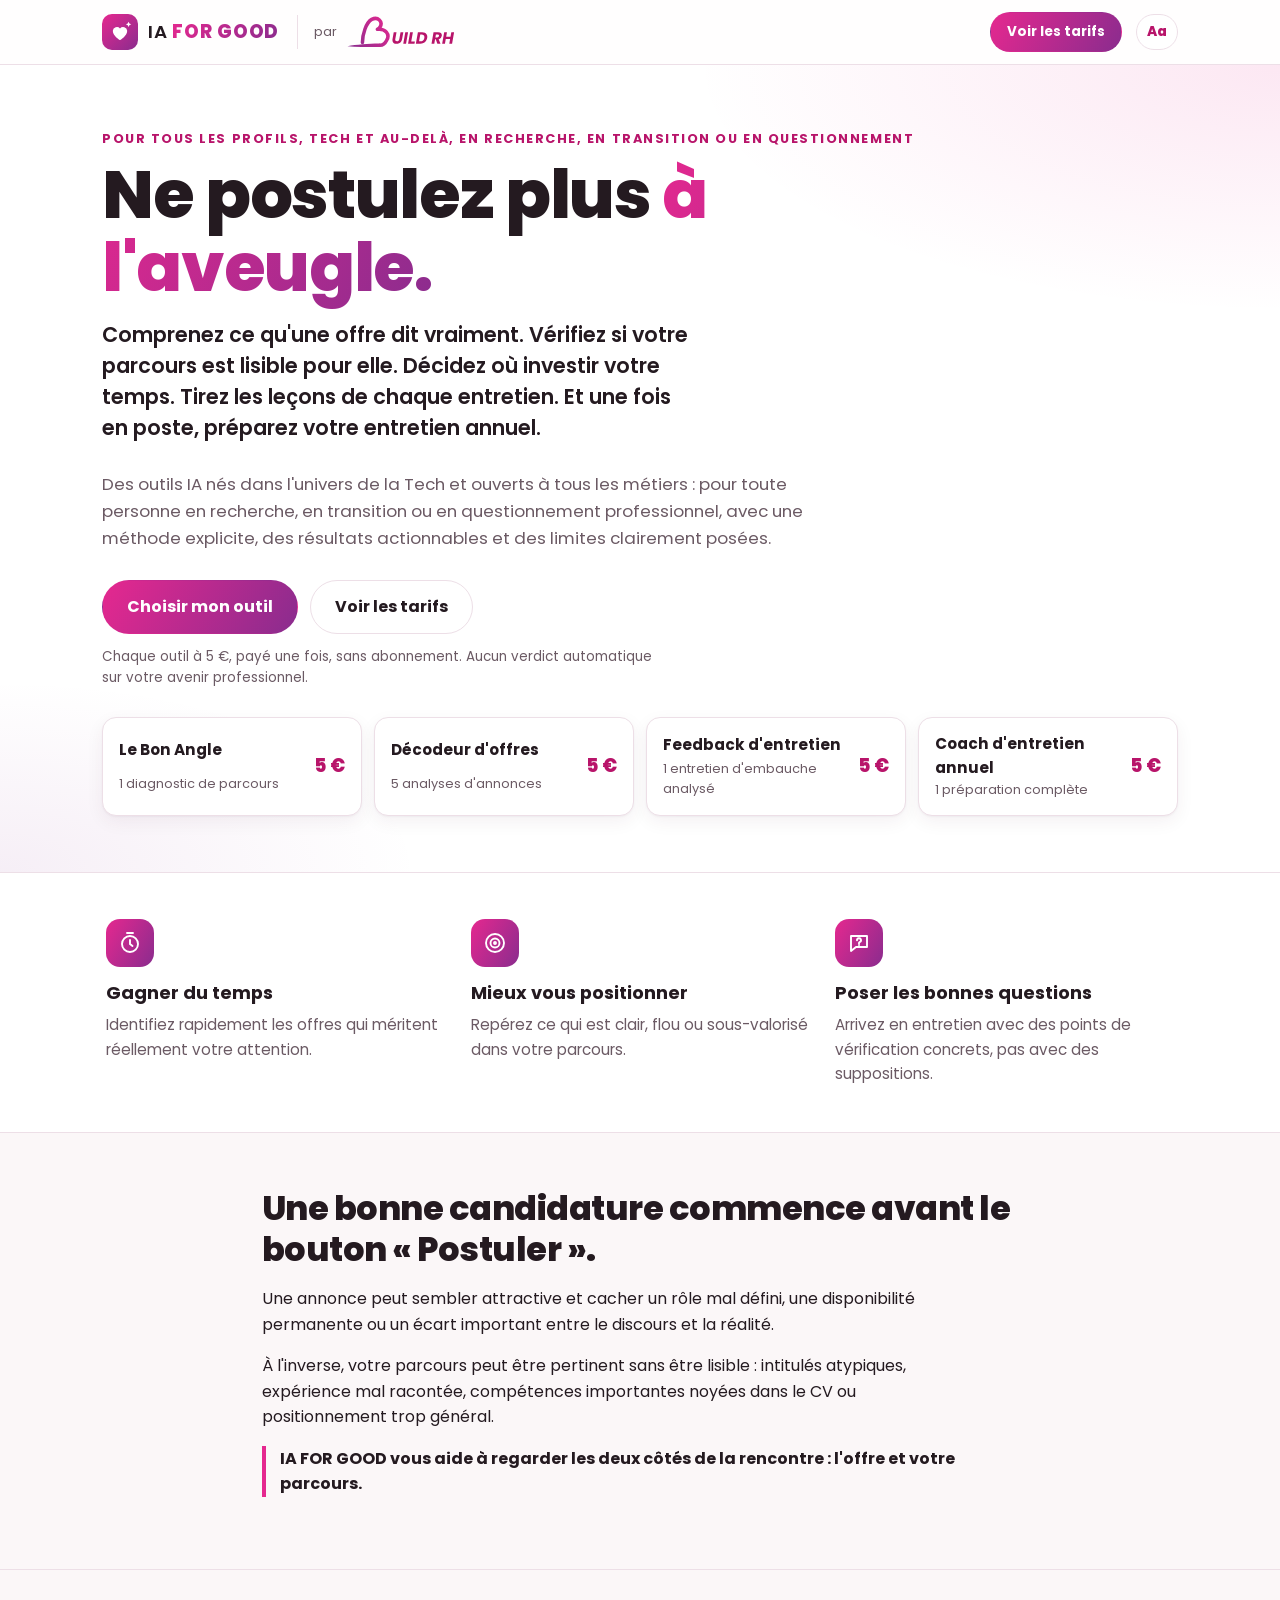
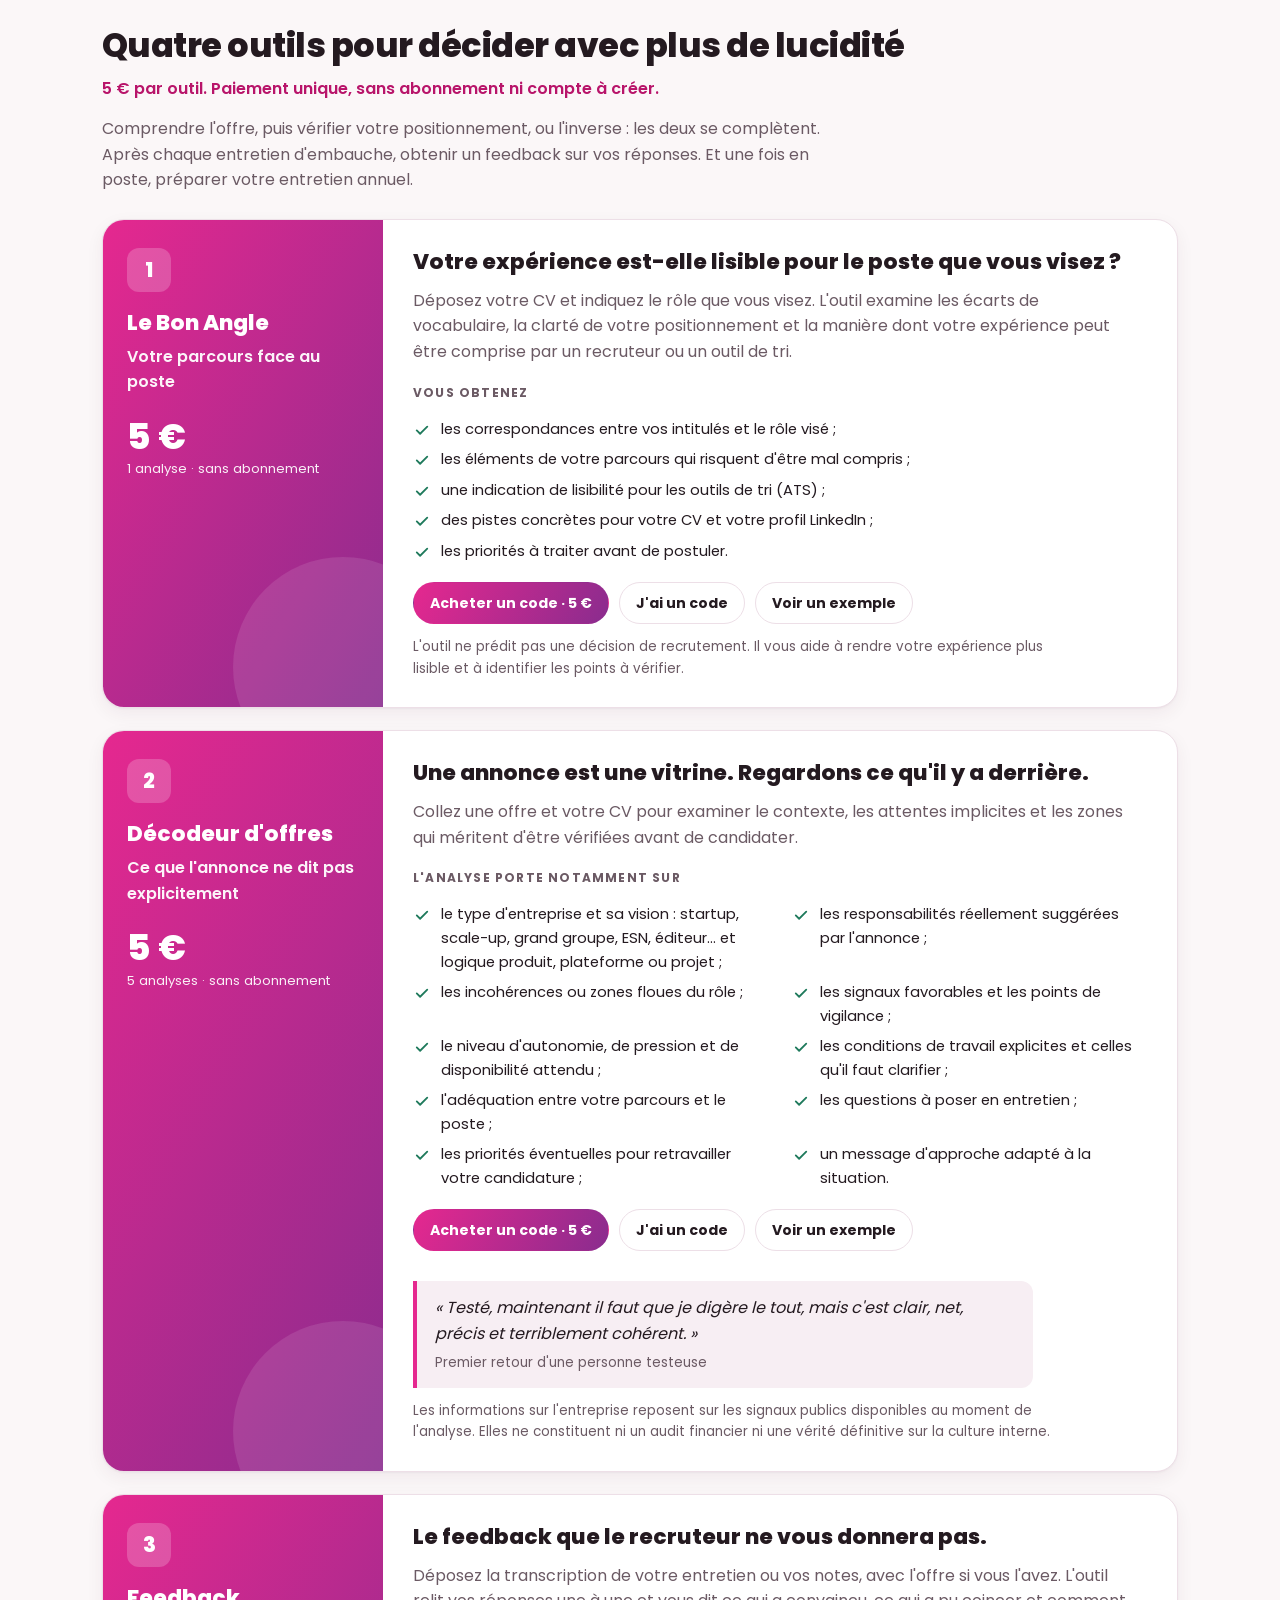
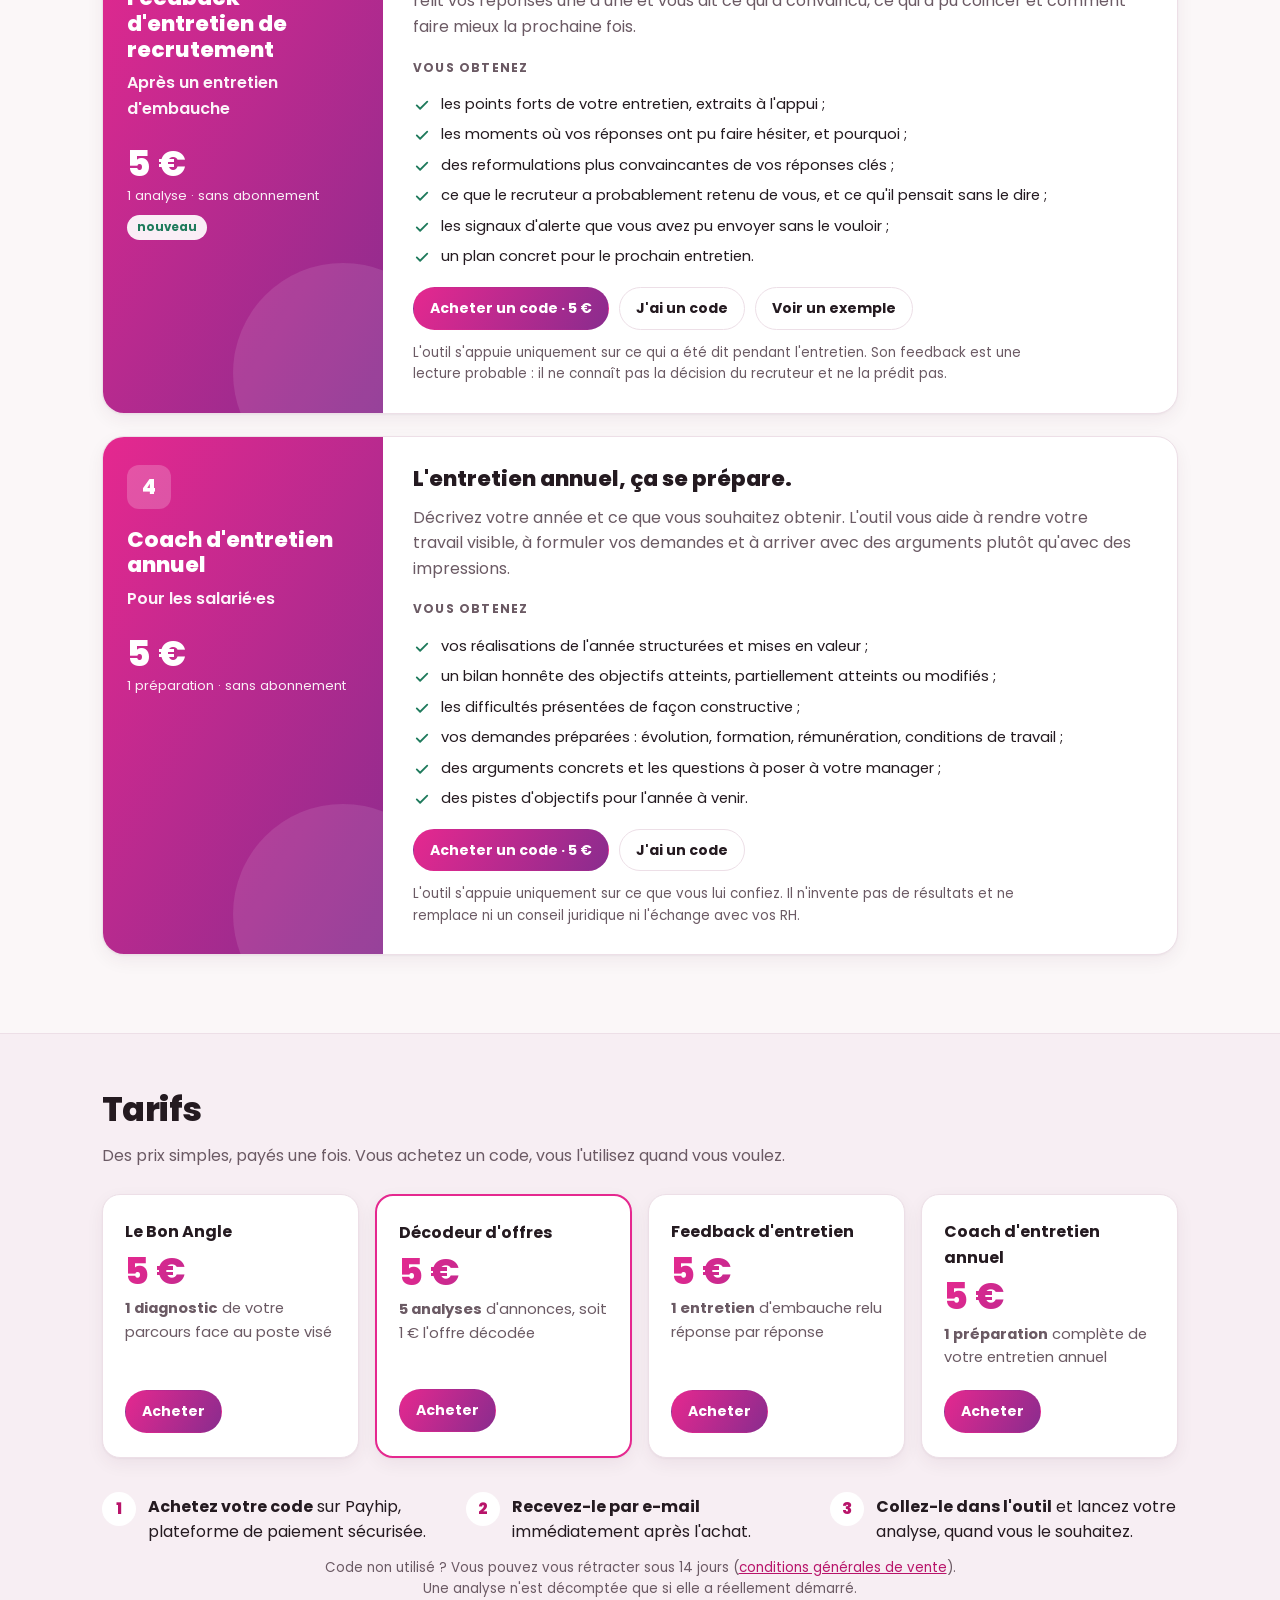
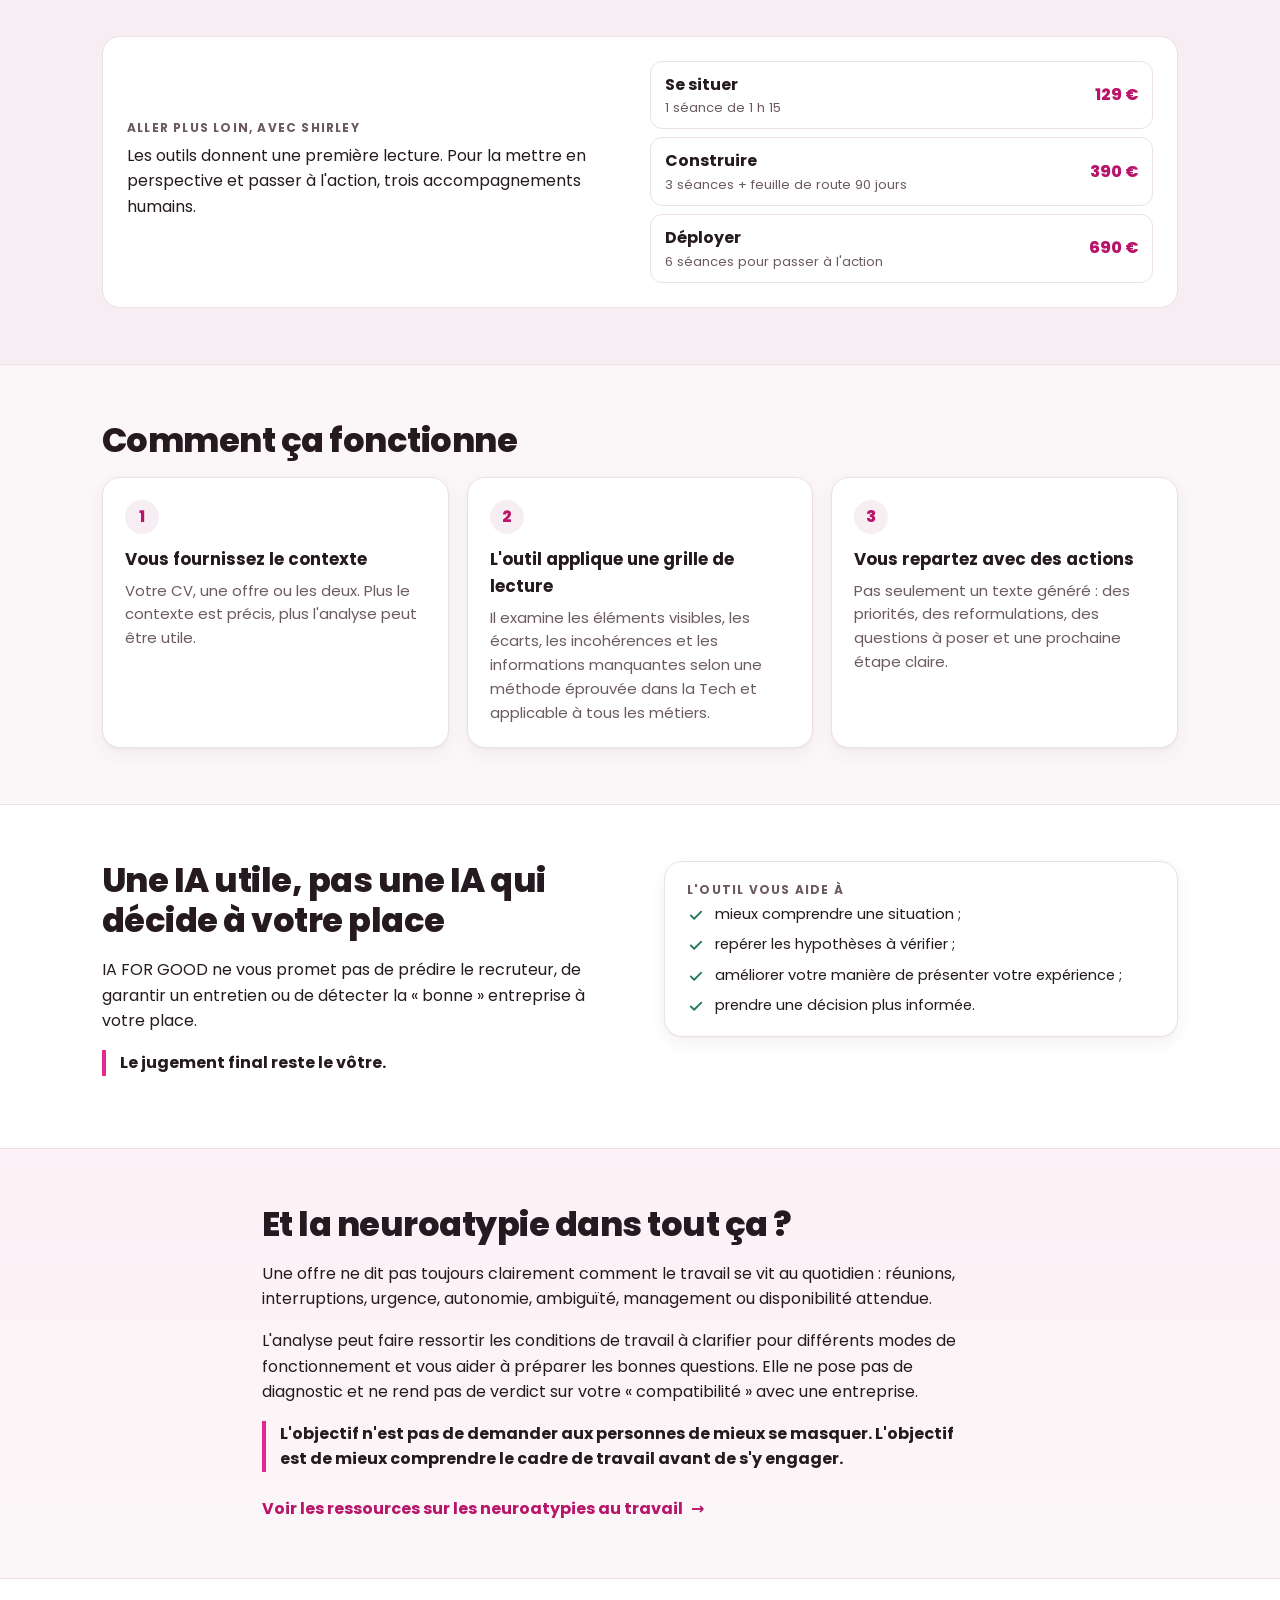
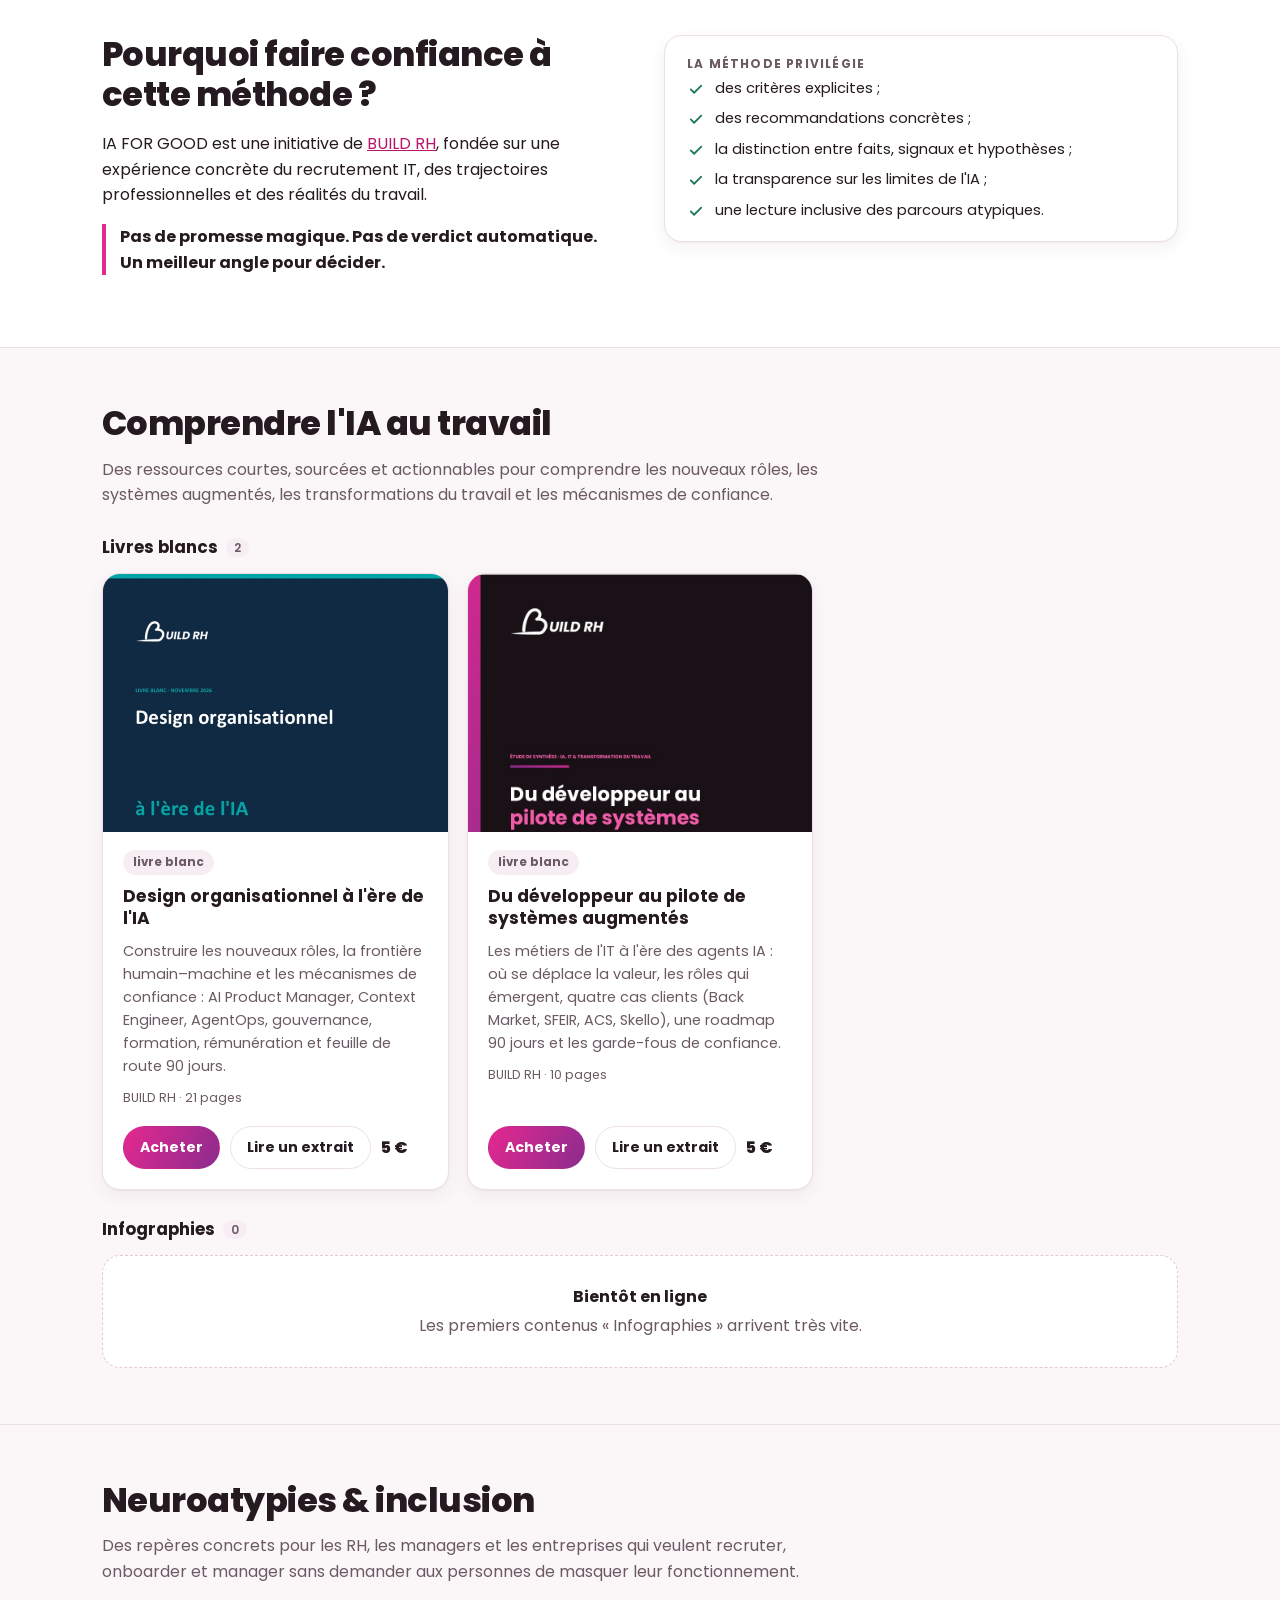
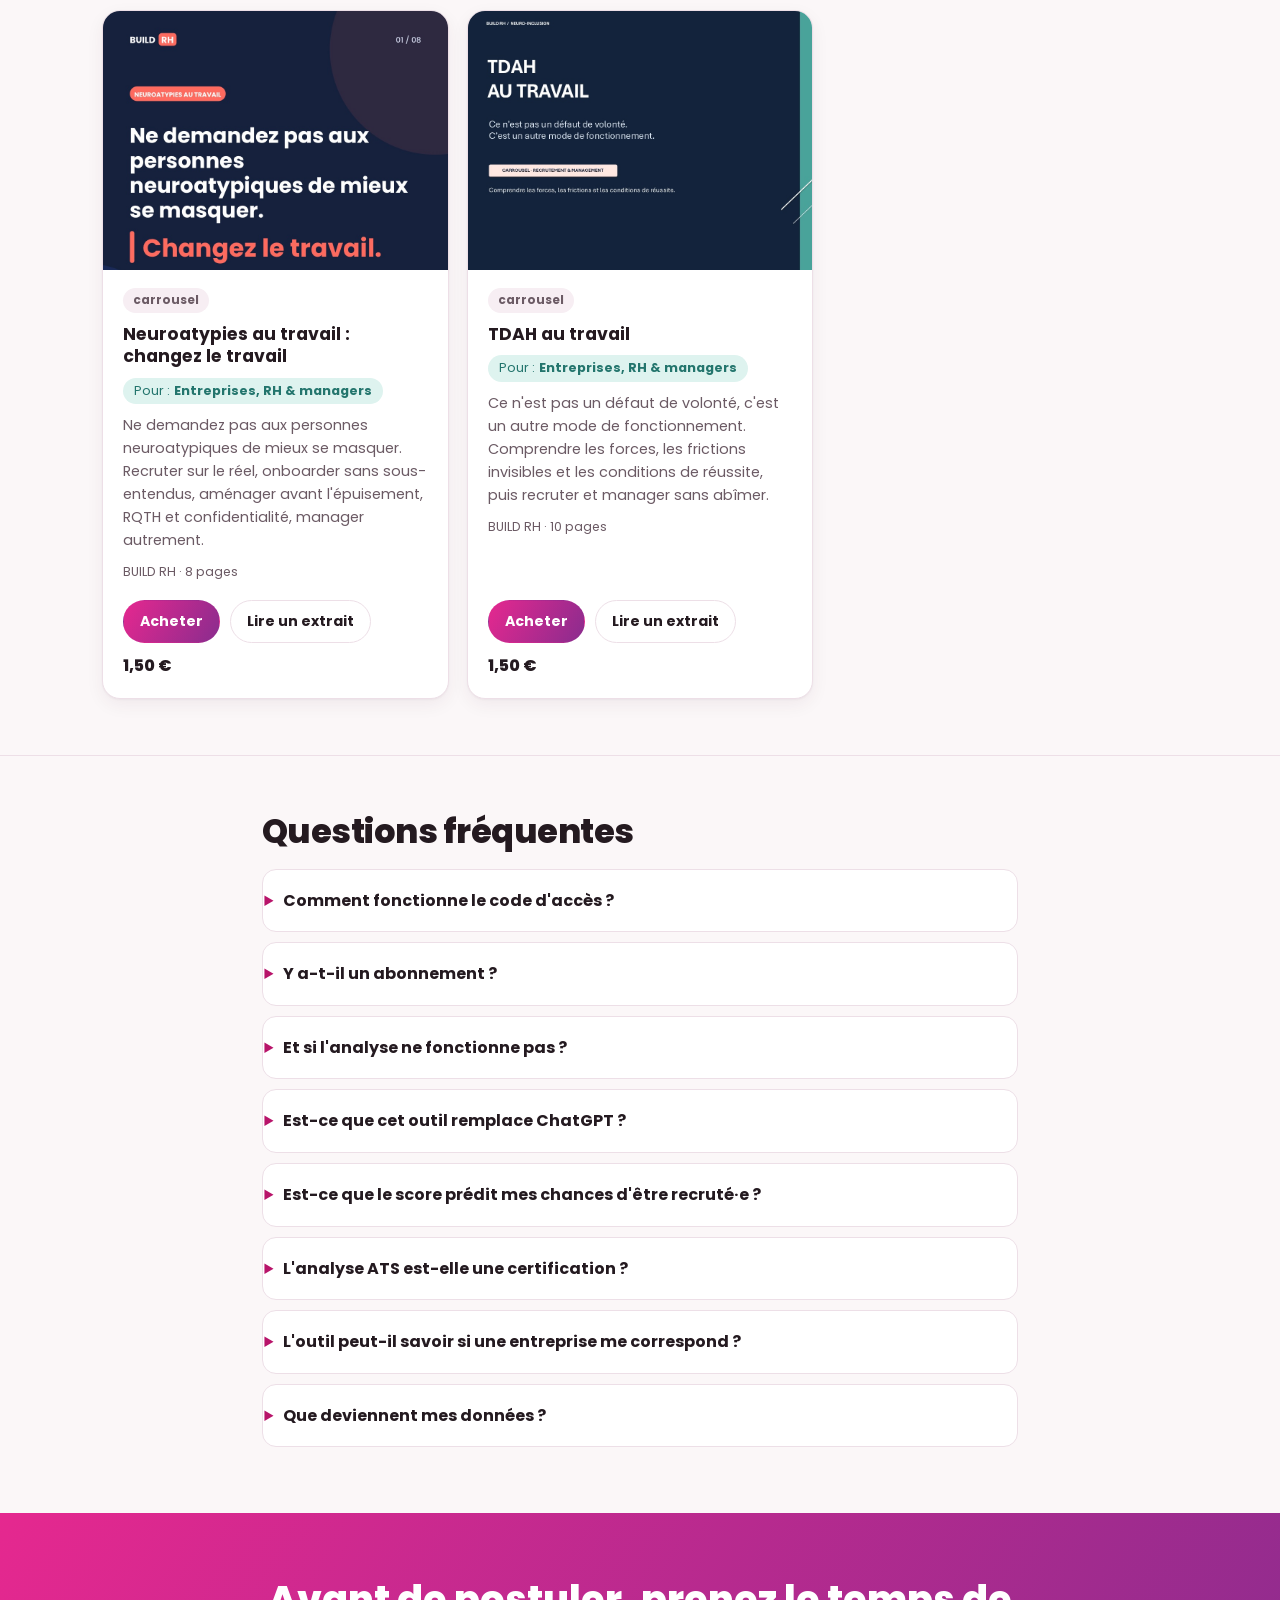
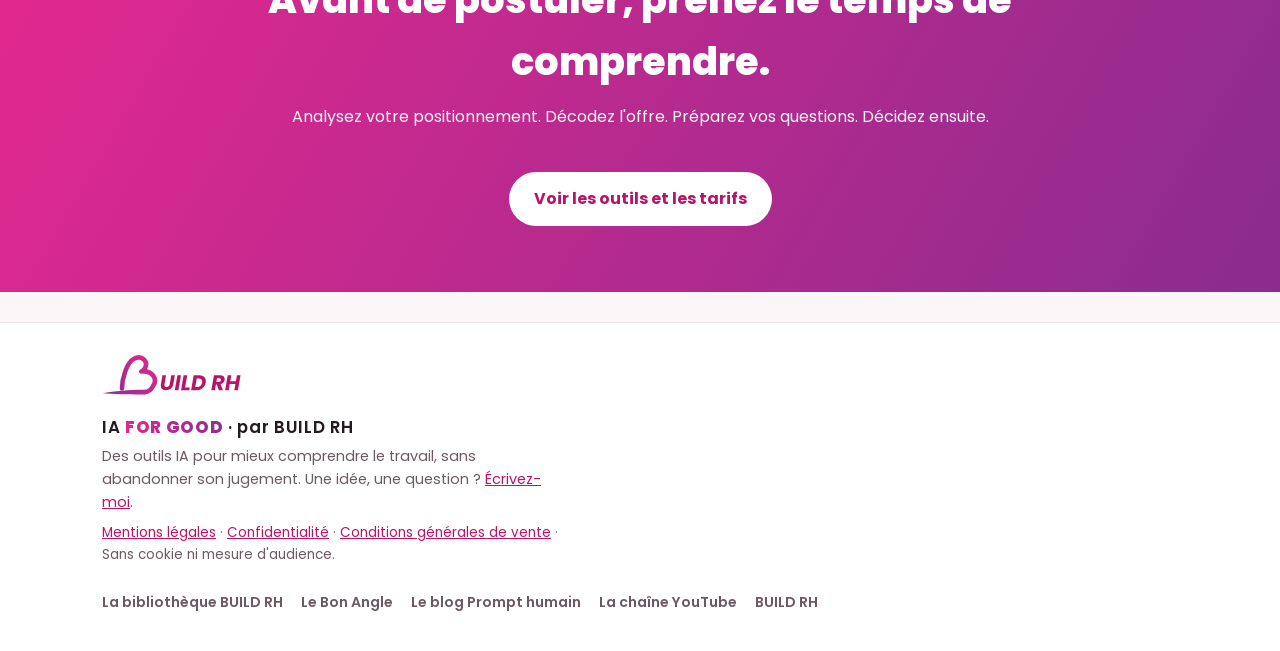
==== commit 4e29ee0a: "Accueil ouvert à tous les profils (pas seulement Tech) ; nouvel exemple PDF Le Bon Angle (CV fictif)" ====
--- a/index.html
+++ b/index.html
@@ -6,7 +6,7 @@
   <meta name="color-scheme" content="light">
   <meta name="theme-color" content="#fbf7f8">
   <title>IA FOR GOOD · Ne postulez plus à l'aveugle</title>
-  <meta name="description" content="Comprenez ce qu'une offre dit vraiment, vérifiez si votre parcours est lisible pour elle, décidez où investir votre temps. Des outils IA pour les profils Tech, par BUILD RH.">
+  <meta name="description" content="Comprenez ce qu'une offre dit vraiment, vérifiez si votre parcours est lisible pour elle, décidez où investir votre temps. Des outils IA pour tous les profils, de la Tech et d'ailleurs, par BUILD RH.">
   <link rel="icon" type="image/svg+xml" href="assets/favicon.svg">
   <link rel="preload" href="assets/fonts/poppins-latin-800-normal.woff2" as="font" type="font/woff2" crossorigin>
   <link rel="stylesheet" href="style.css?v=20">
@@ -42,10 +42,10 @@
   <!-- HERO -->
   <section class="hero hero-accueil">
     <div class="wrap">
-      <p class="sur-titre">Pour les profils Tech en recherche, en transition ou en questionnement</p>
+      <p class="sur-titre">Pour tous les profils, Tech et au-delà, en recherche, en transition ou en questionnement</p>
       <h1>Ne postulez plus <span class="hl">à l'aveugle.</span></h1>
       <p class="lead lead-fort">Comprenez ce qu'une offre dit vraiment. Vérifiez si votre parcours est lisible pour elle. Décidez où investir votre temps. Tirez les leçons de chaque entretien. Et une fois en poste, préparez votre entretien annuel.</p>
-      <p class="lead">Des outils IA conçus pour les profils Tech en recherche, en transition ou en questionnement professionnel, avec une méthode explicite, des résultats actionnables et des limites clairement posées.</p>
+      <p class="lead">Des outils IA nés dans l'univers de la Tech et ouverts à tous les métiers : pour toute personne en recherche, en transition ou en questionnement professionnel, avec une méthode explicite, des résultats actionnables et des limites clairement posées.</p>
       <div class="cta-ligne">
         <a class="btn btn-prim btn-grand" href="#outils">Choisir mon outil</a>
         <a class="btn btn-sec btn-grand" href="#tarifs">Voir les tarifs</a>
@@ -120,7 +120,7 @@
             <div class="actions">
               <a class="btn btn-prim" href="https://payhip.com/b/k5c6D" target="_blank" rel="noopener">Acheter un code · 5 €</a>
               <a class="btn btn-sec" href="https://almosnishirley.github.io/le-bon-angle/atelier.html">J'ai un code</a>
-              <a class="btn btn-sec" href="https://almosnishirley.github.io/le-bon-angle/assets/exemples/exemple-analyse-le-bon-angle.pdf" target="_blank" rel="noopener">Voir un exemple</a>
+              <a class="btn btn-sec" href="assets/exemples/exemple-analyse-le-bon-angle.pdf?v=2" target="_blank" rel="noopener">Voir un exemple</a>
             </div>
             <p class="microcopy">L'outil ne prédit pas une décision de recrutement. Il vous aide à rendre votre expérience plus lisible et à identifier les points à vérifier.</p>
           </div>
@@ -279,7 +279,7 @@
         <h2 class="titre-section" id="h-fonct">Comment ça fonctionne</h2>
         <ol class="etapes grille-3">
           <li><span class="etape-num">1</span><h3>Vous fournissez le contexte</h3><p>Votre CV, une offre ou les deux. Plus le contexte est précis, plus l'analyse peut être utile.</p></li>
-          <li><span class="etape-num">2</span><h3>L'outil applique une grille de lecture</h3><p>Il examine les éléments visibles, les écarts, les incohérences et les informations manquantes selon une méthode conçue pour les métiers Tech.</p></li>
+          <li><span class="etape-num">2</span><h3>L'outil applique une grille de lecture</h3><p>Il examine les éléments visibles, les écarts, les incohérences et les informations manquantes selon une méthode éprouvée dans la Tech et applicable à tous les métiers.</p></li>
           <li><span class="etape-num">3</span><h3>Vous repartez avec des actions</h3><p>Pas seulement un texte généré : des priorités, des reformulations, des questions à poser et une prochaine étape claire.</p></li>
         </ol>
       </div>
@@ -378,7 +378,7 @@
         </details>
         <details>
           <summary>Est-ce que cet outil remplace ChatGPT ?</summary>
-          <p>Non. ChatGPT est un outil généraliste. IA FOR GOOD applique une grille de lecture spécialisée pour les profils Tech et transforme l'analyse en priorités, questions et livrables concrets. Une personne expérimentée peut reconstruire une partie de cette démarche avec ChatGPT ; ici, la méthode est déjà structurée.</p>
+          <p>Non. ChatGPT est un outil généraliste. IA FOR GOOD applique une grille de lecture spécialisée, issue du recrutement Tech et adaptée à tous les métiers, et transforme l'analyse en priorités, questions et livrables concrets. Une personne expérimentée peut reconstruire une partie de cette démarche avec ChatGPT ; ici, la méthode est déjà structurée.</p>
         </details>
         <details>
           <summary>Est-ce que le score prédit mes chances d'être recruté·e ?</summary>
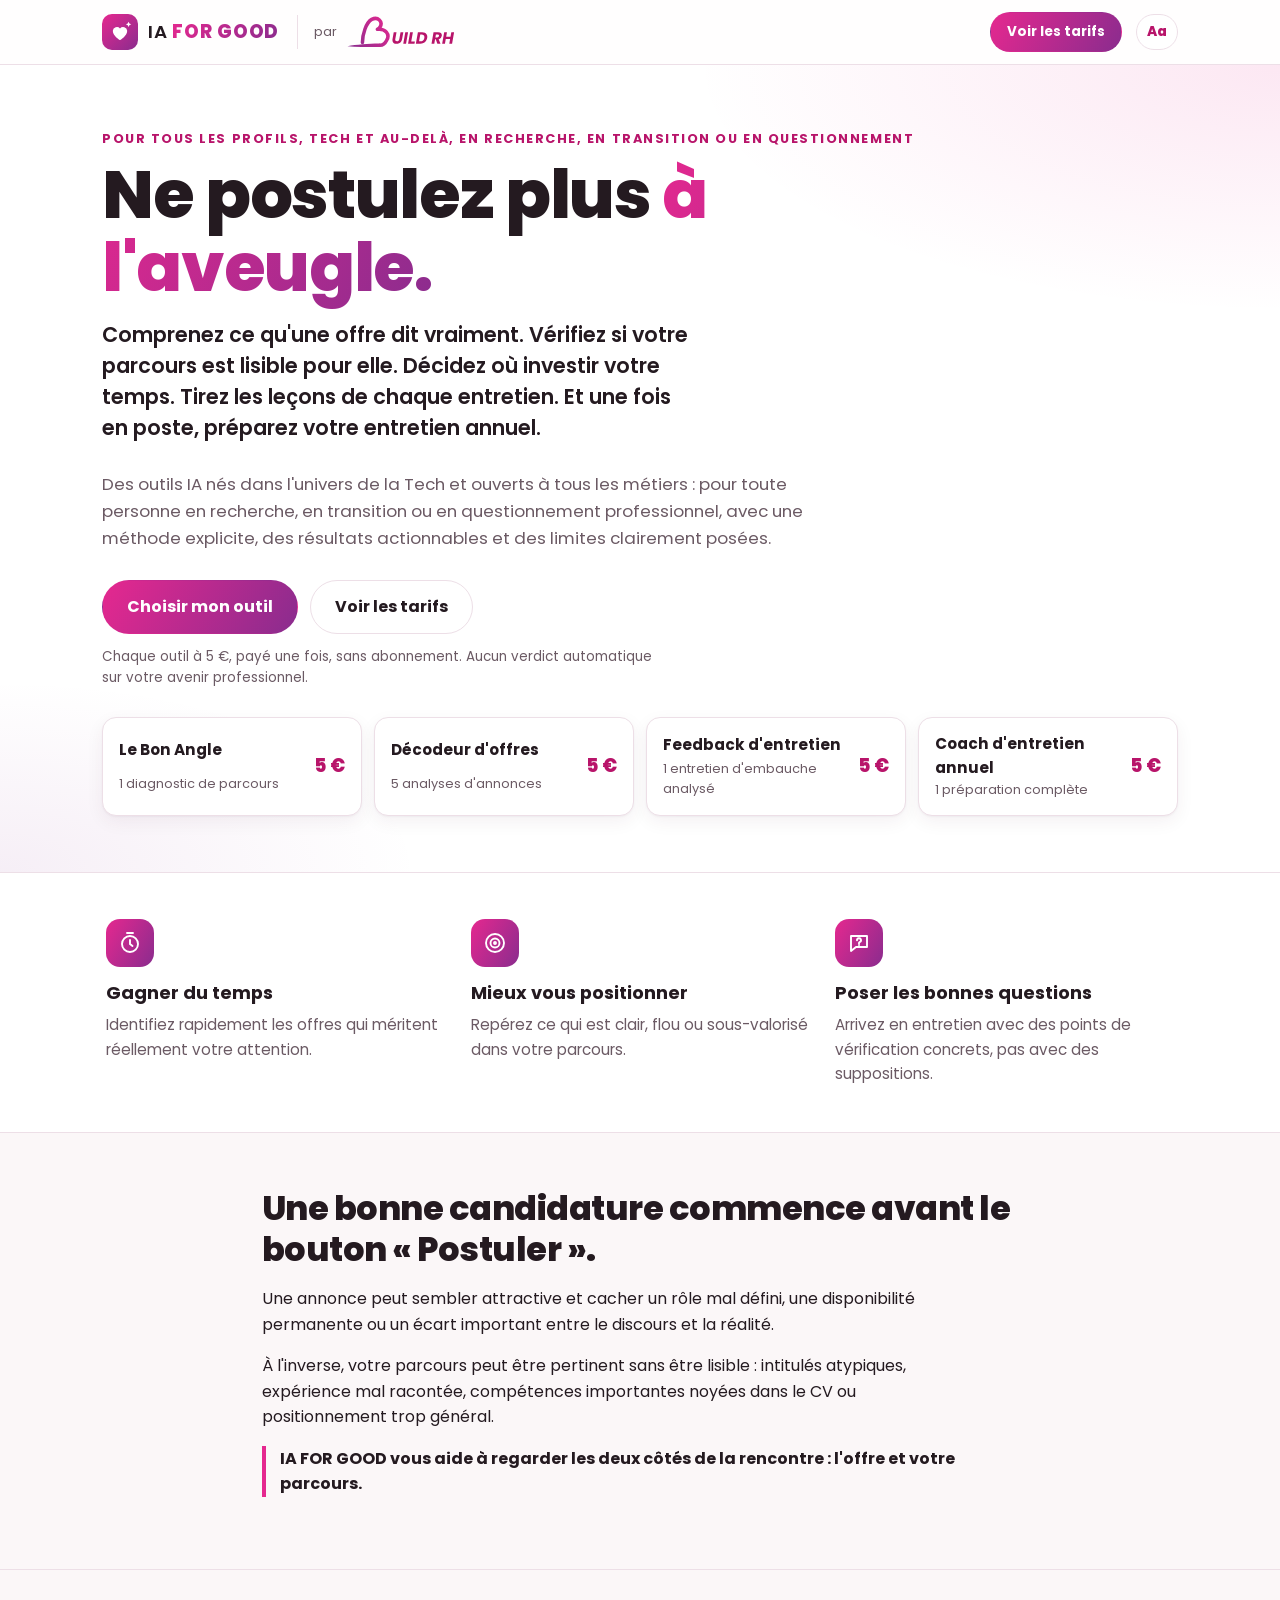
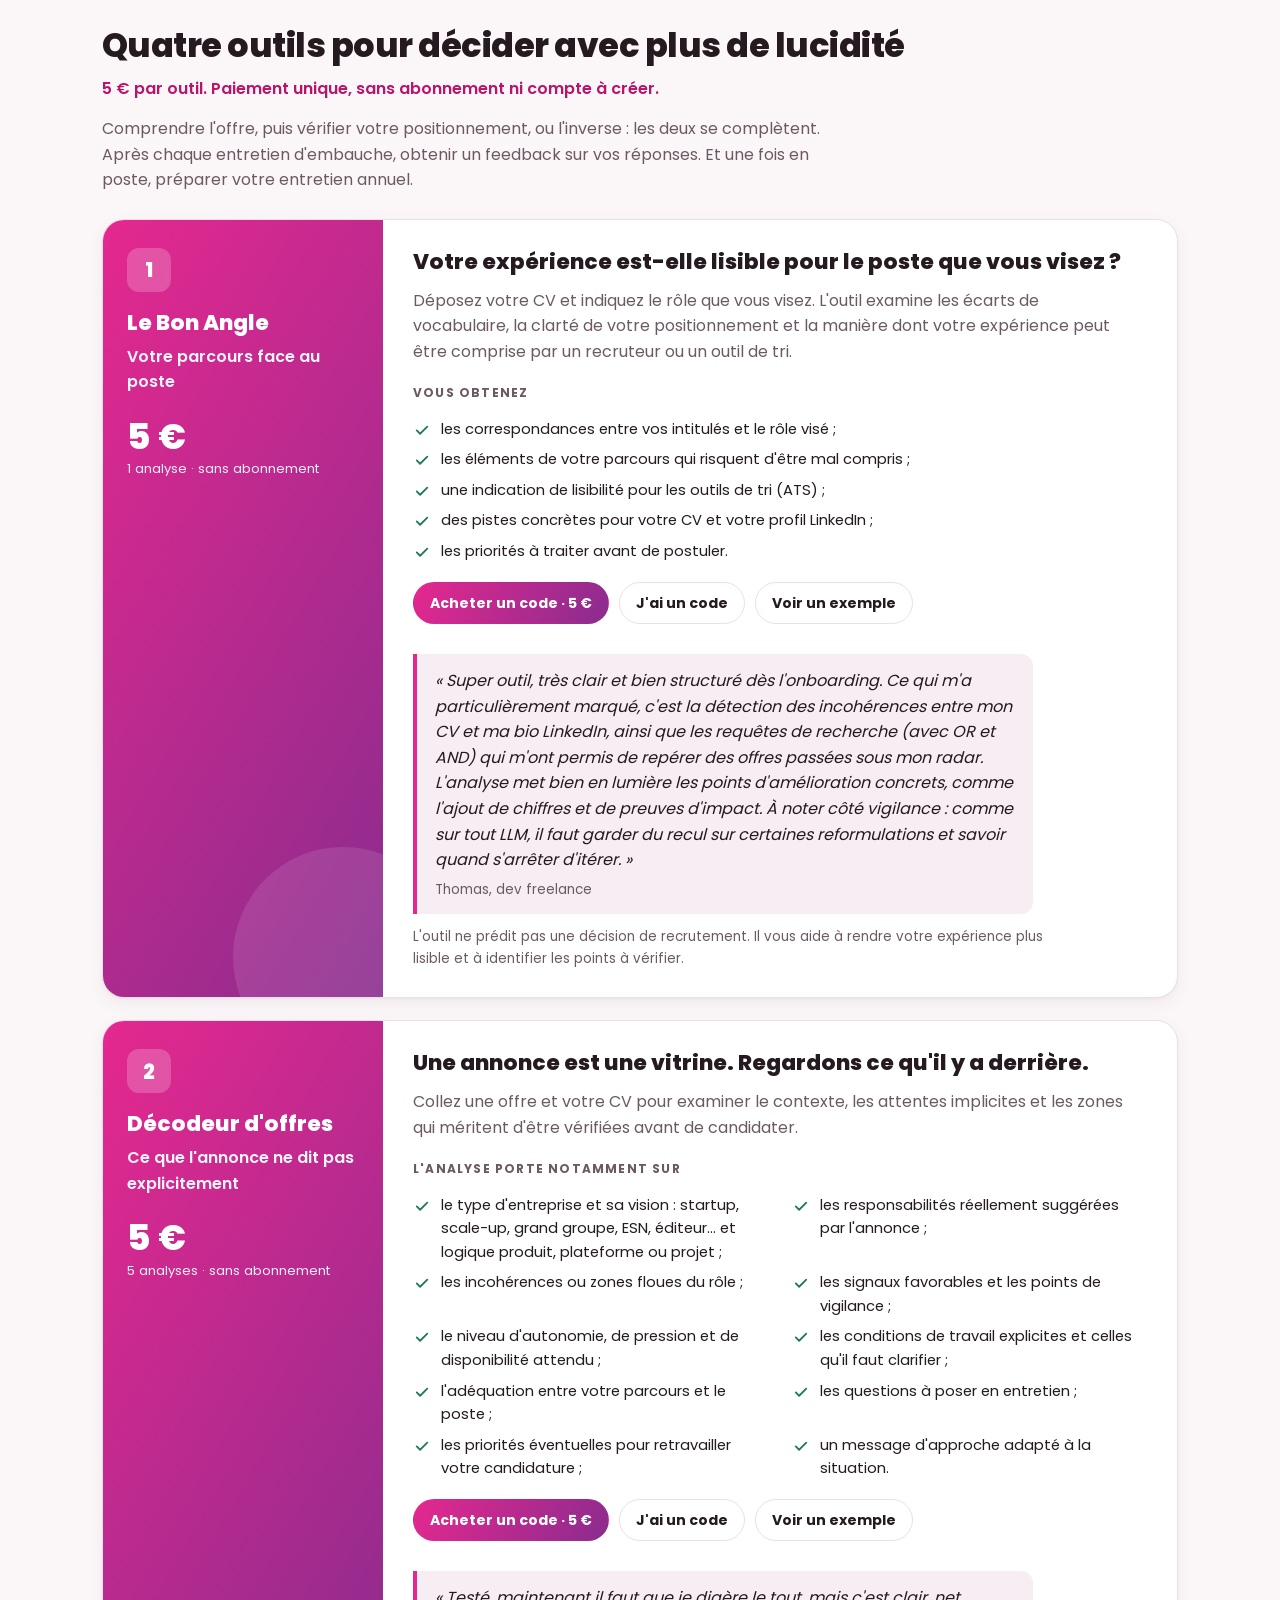
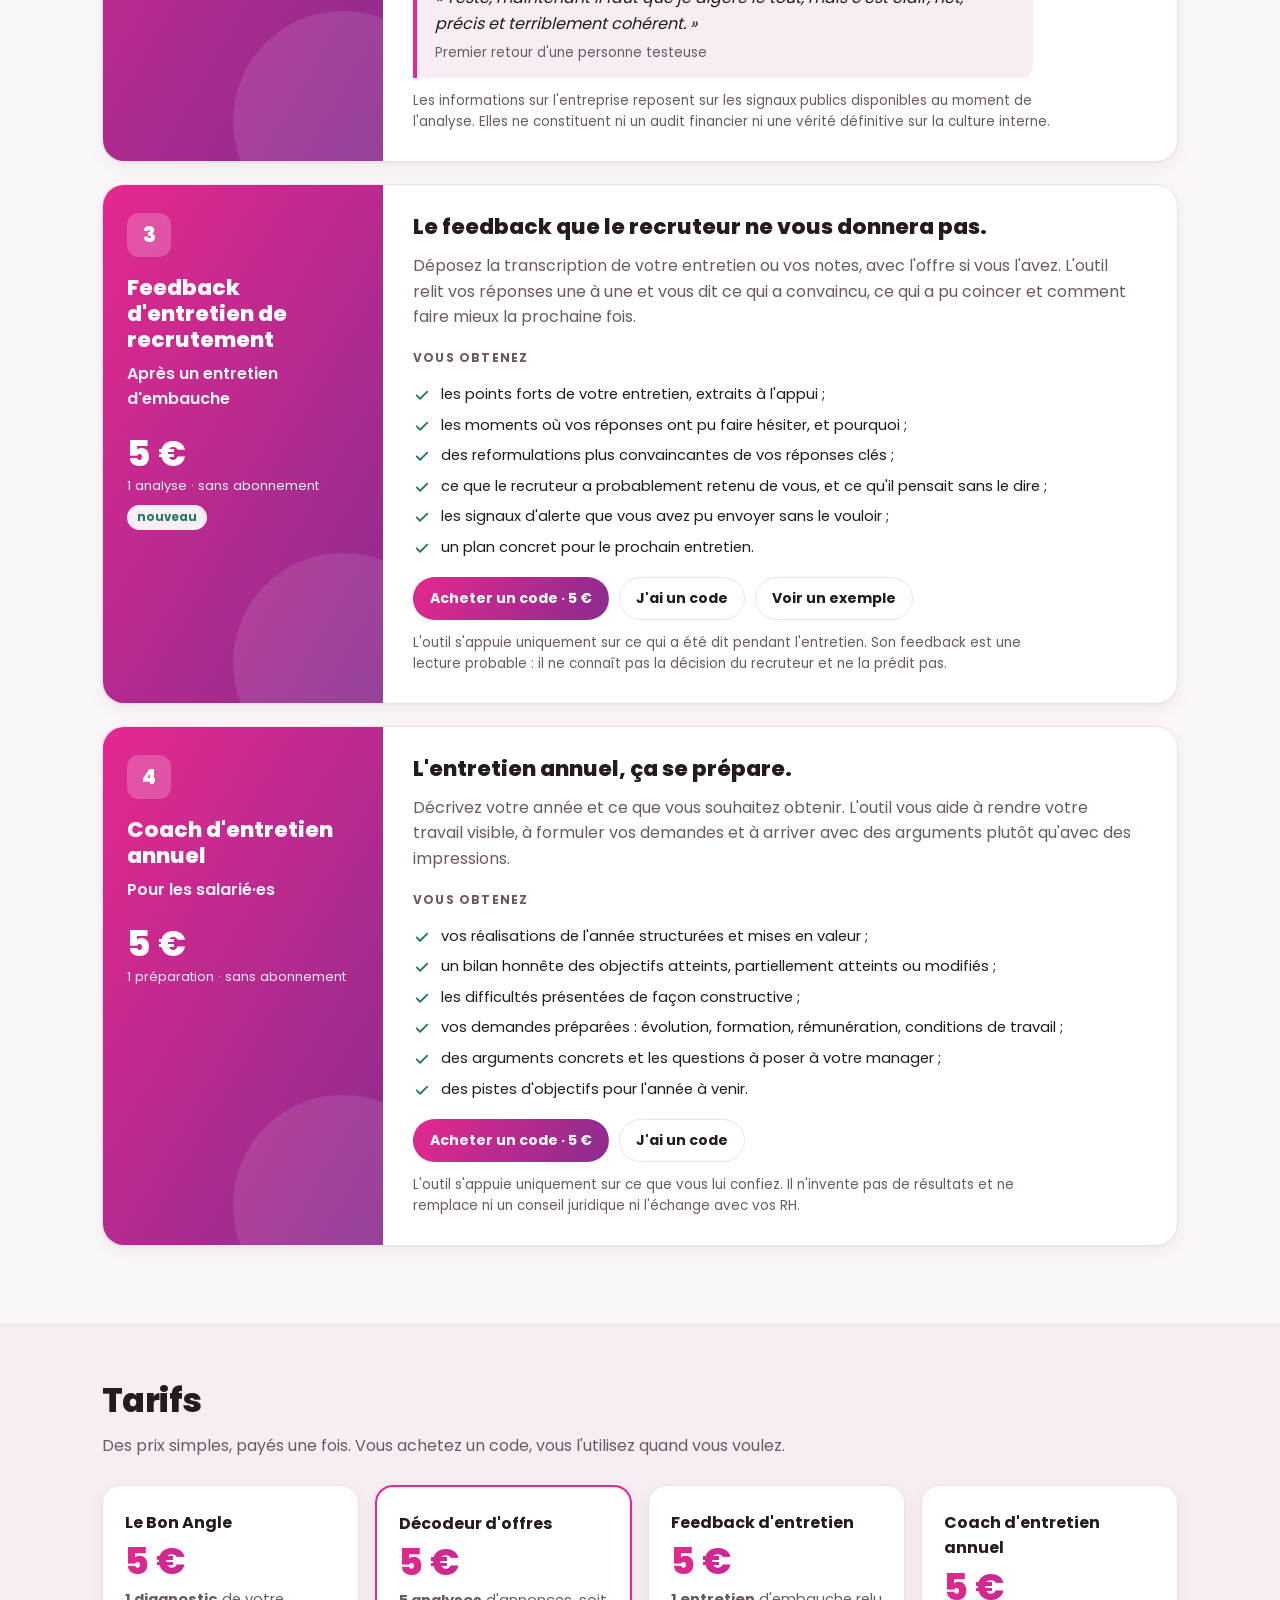
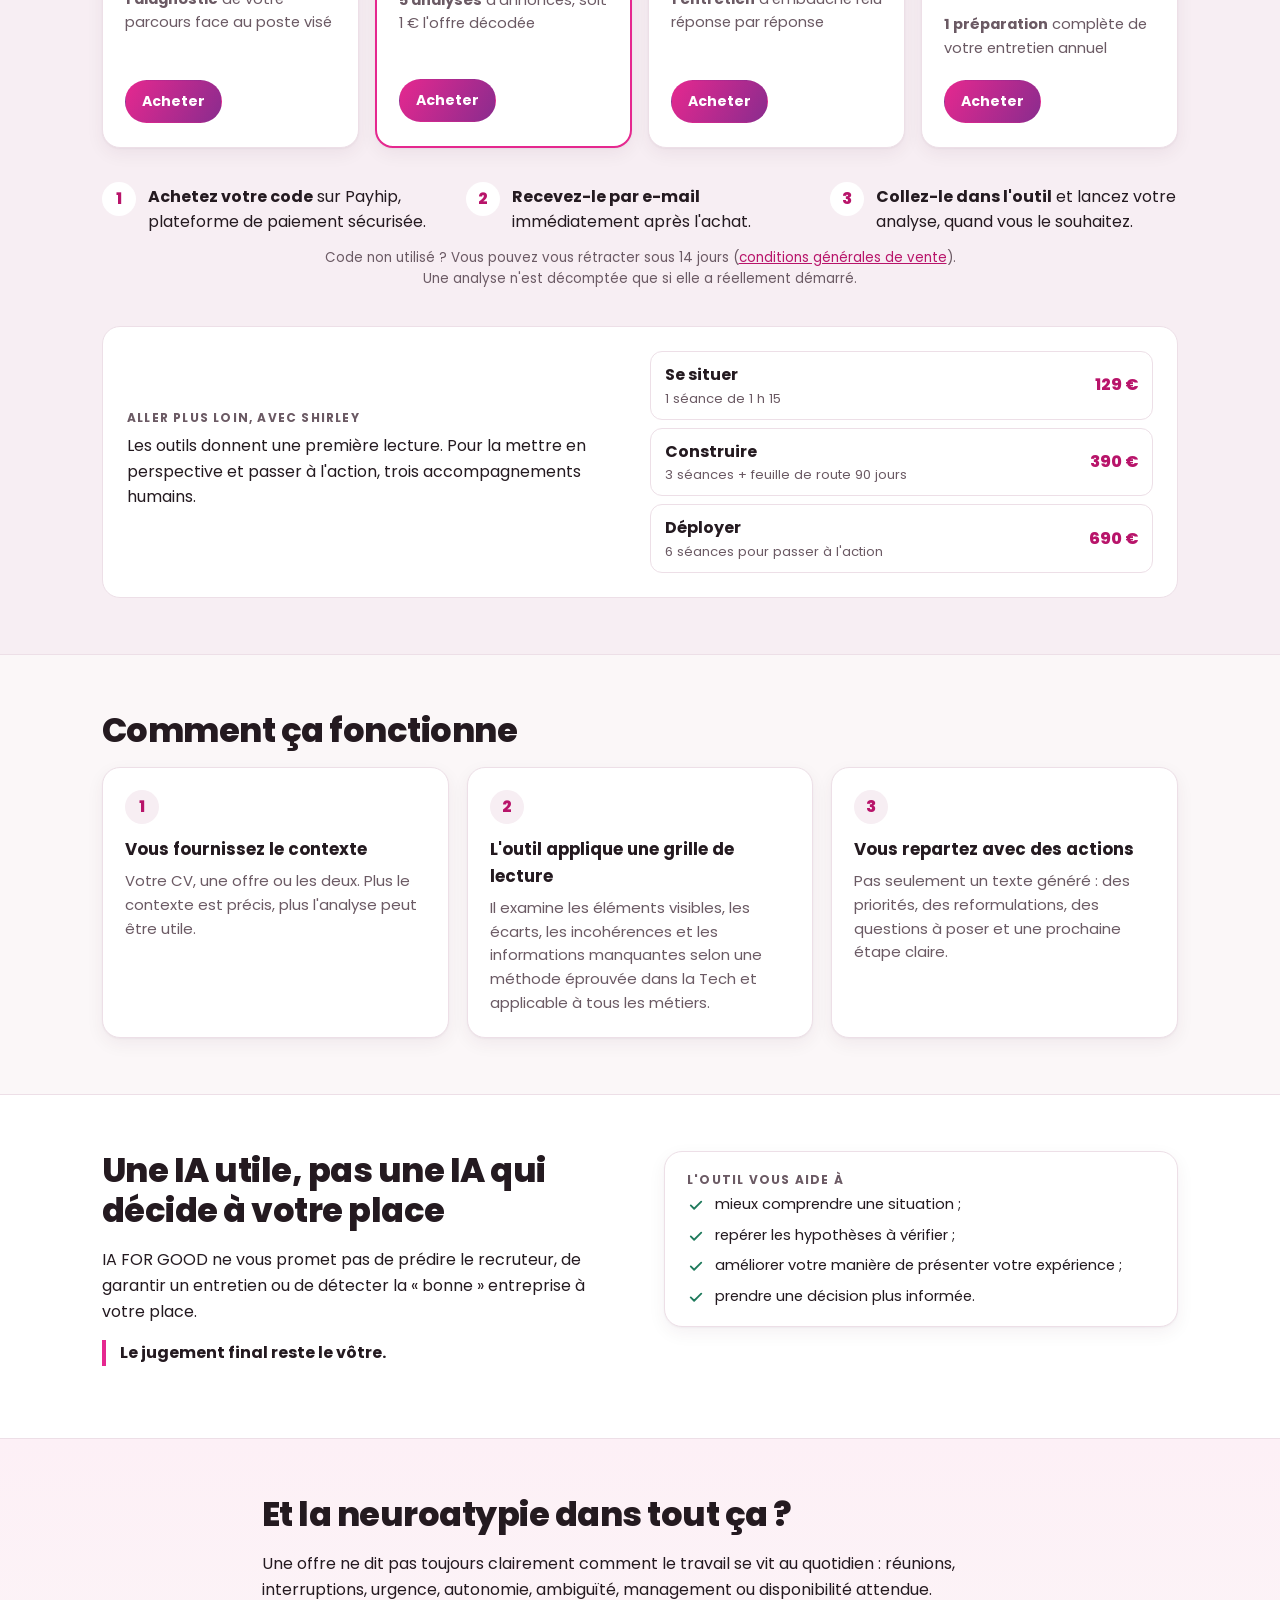
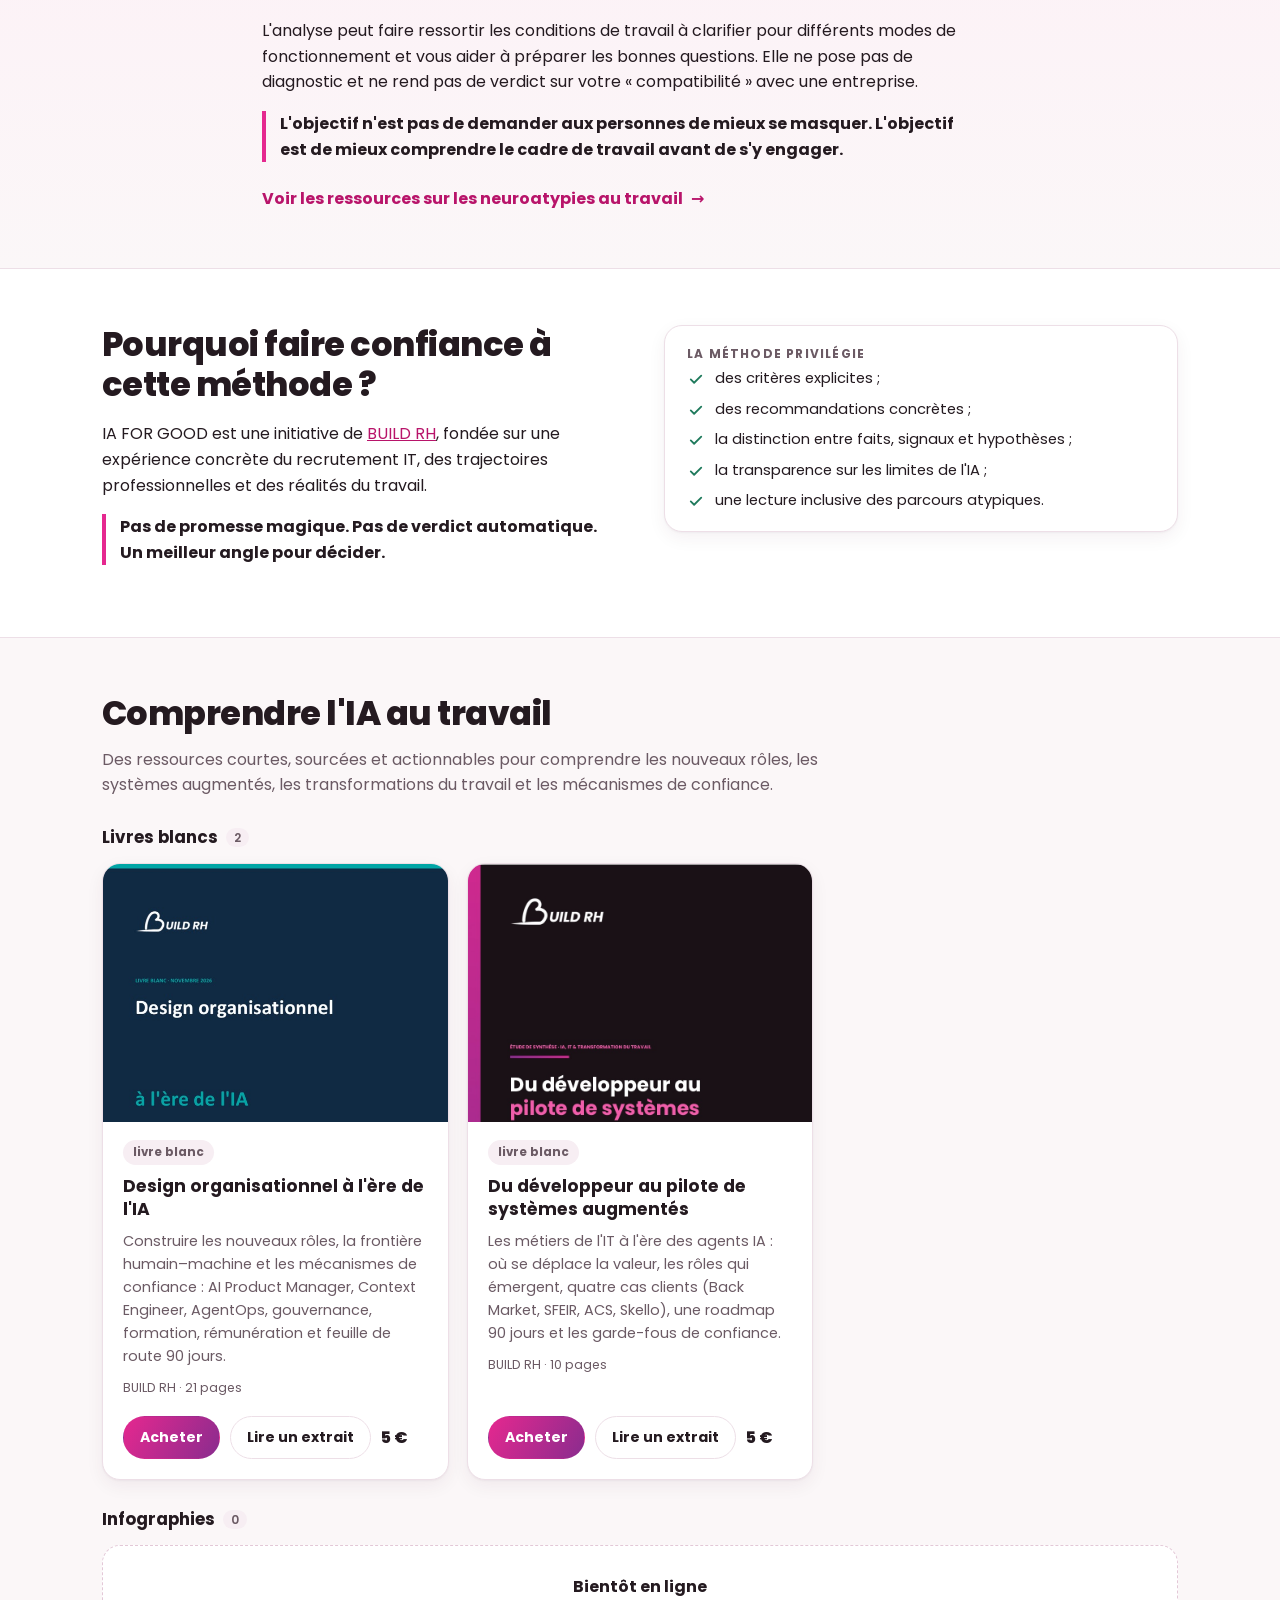
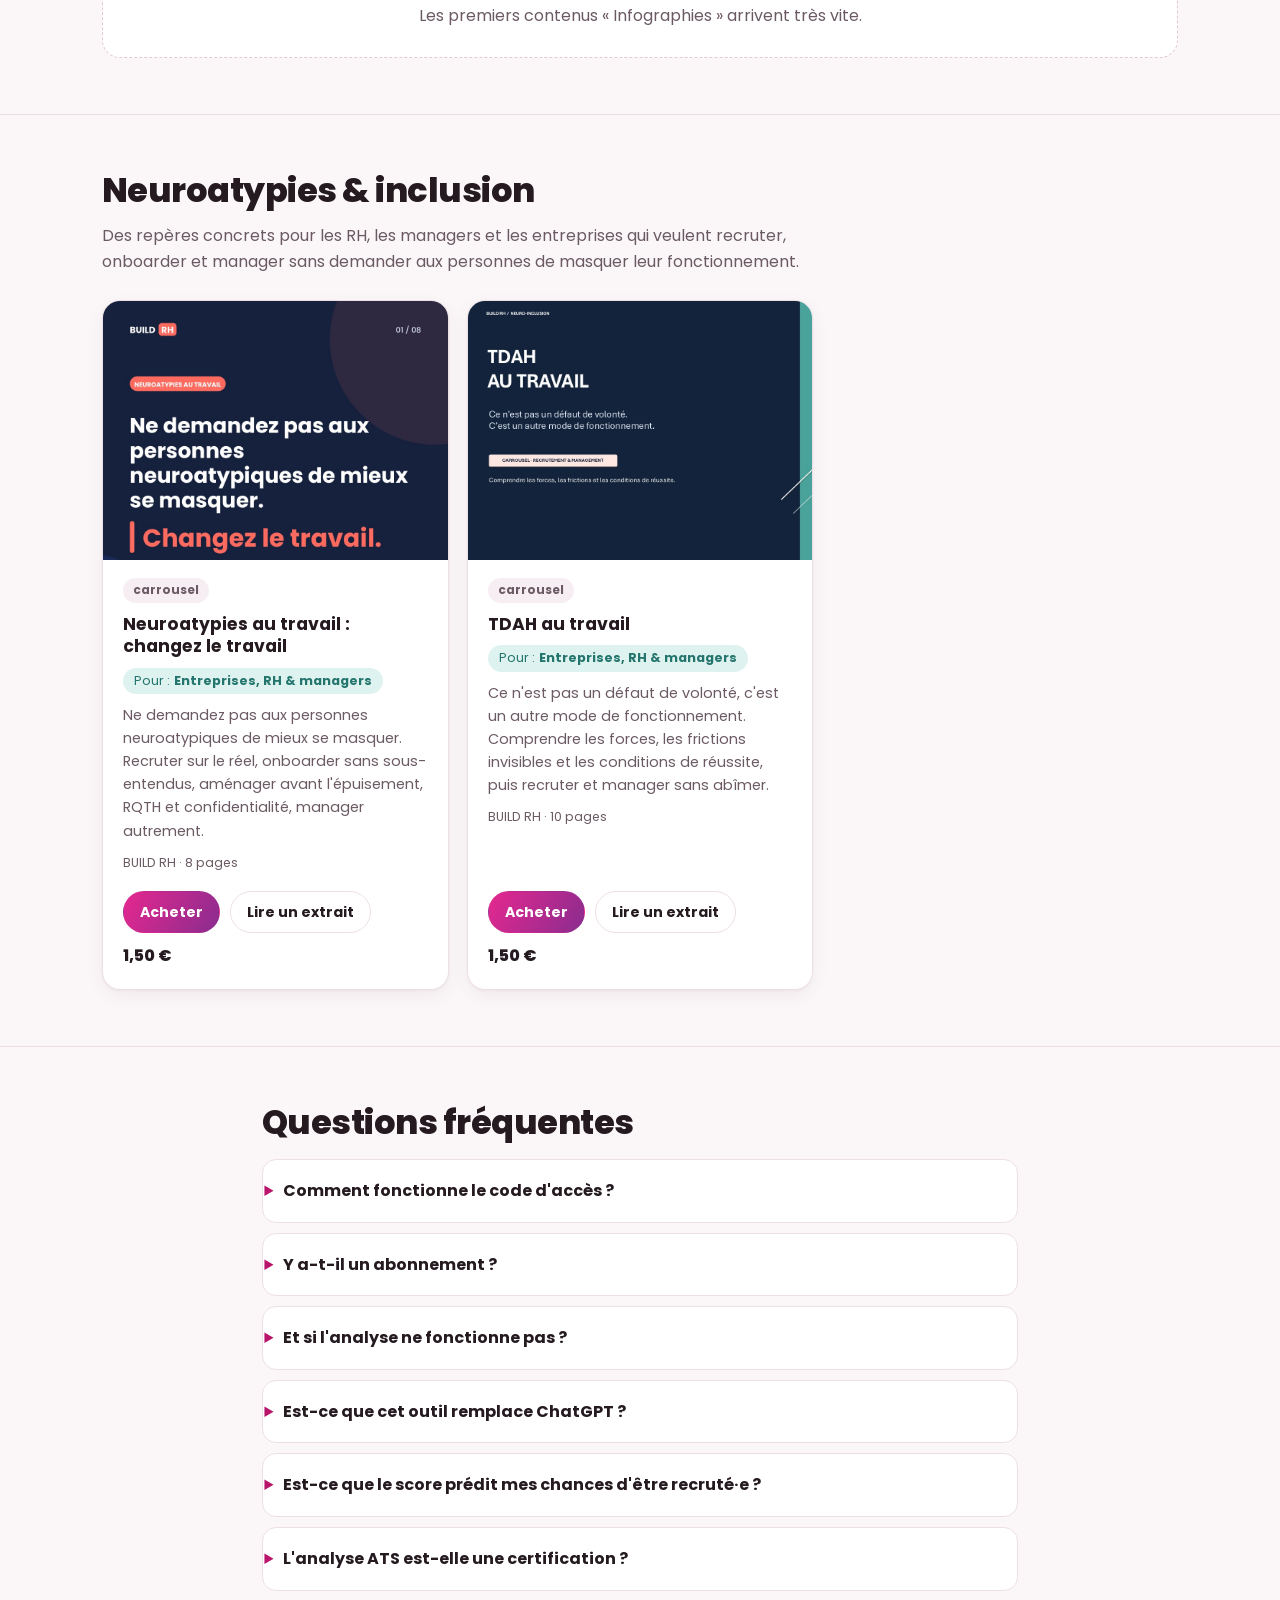
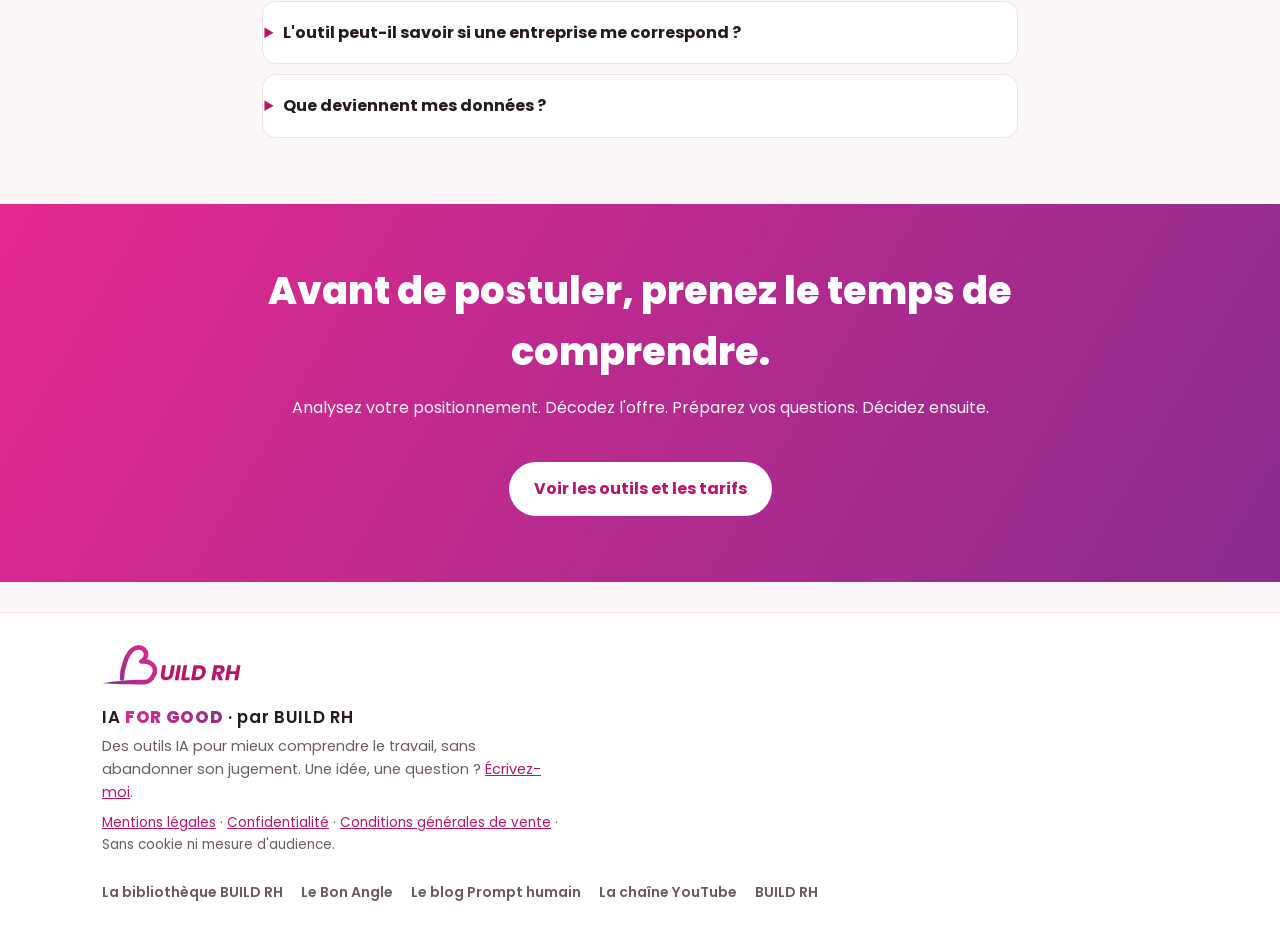
==== commit 6fd6433e: "Le Bon Angle : retour utilisateur de Thomas sur la carte d'accueil Co-Authored-By: Claude Opus 5.5 <" ====
--- a/index.html
+++ b/index.html
@@ -122,6 +122,10 @@
               <a class="btn btn-sec" href="https://almosnishirley.github.io/le-bon-angle/atelier.html">J'ai un code</a>
               <a class="btn btn-sec" href="assets/exemples/exemple-analyse-le-bon-angle.pdf?v=2" target="_blank" rel="noopener">Voir un exemple</a>
             </div>
+            <figure class="retour">
+              <blockquote><p>« Super outil, très clair et bien structuré dès l'onboarding. Ce qui m'a particulièrement marqué, c'est la détection des incohérences entre mon CV et ma bio LinkedIn, ainsi que les requêtes de recherche (avec OR et AND) qui m'ont permis de repérer des offres passées sous mon radar. L'analyse met bien en lumière les points d'amélioration concrets, comme l'ajout de chiffres et de preuves d'impact. À noter côté vigilance : comme sur tout LLM, il faut garder du recul sur certaines reformulations et savoir quand s'arrêter d'itérer. »</p></blockquote>
+              <figcaption>Thomas, dev freelance</figcaption>
+            </figure>
             <p class="microcopy">L'outil ne prédit pas une décision de recrutement. Il vous aide à rendre votre expérience plus lisible et à identifier les points à vérifier.</p>
           </div>
         </article>
@@ -185,7 +189,7 @@
             <div class="actions">
               <a class="btn btn-prim" href="https://payhip.com/b/0I8Kq" target="_blank" rel="noopener">Acheter un code · 5 €</a>
               <a class="btn btn-sec" href="feedback-entretien.html">J'ai un code</a>
-              <a class="btn btn-sec" href="assets/exemples/exemple-feedback-entretien.pdf" target="_blank" rel="noopener">Voir un exemple</a>
+              <a class="btn btn-sec" href="assets/exemples/exemple-feedback-entretien.pdf?v=2" target="_blank" rel="noopener">Voir un exemple</a>
             </div>
             <p class="microcopy">L'outil s'appuie uniquement sur ce qui a été dit pendant l'entretien. Son feedback est une lecture probable : il ne connaît pas la décision du recruteur et ne la prédit pas.</p>
           </div>
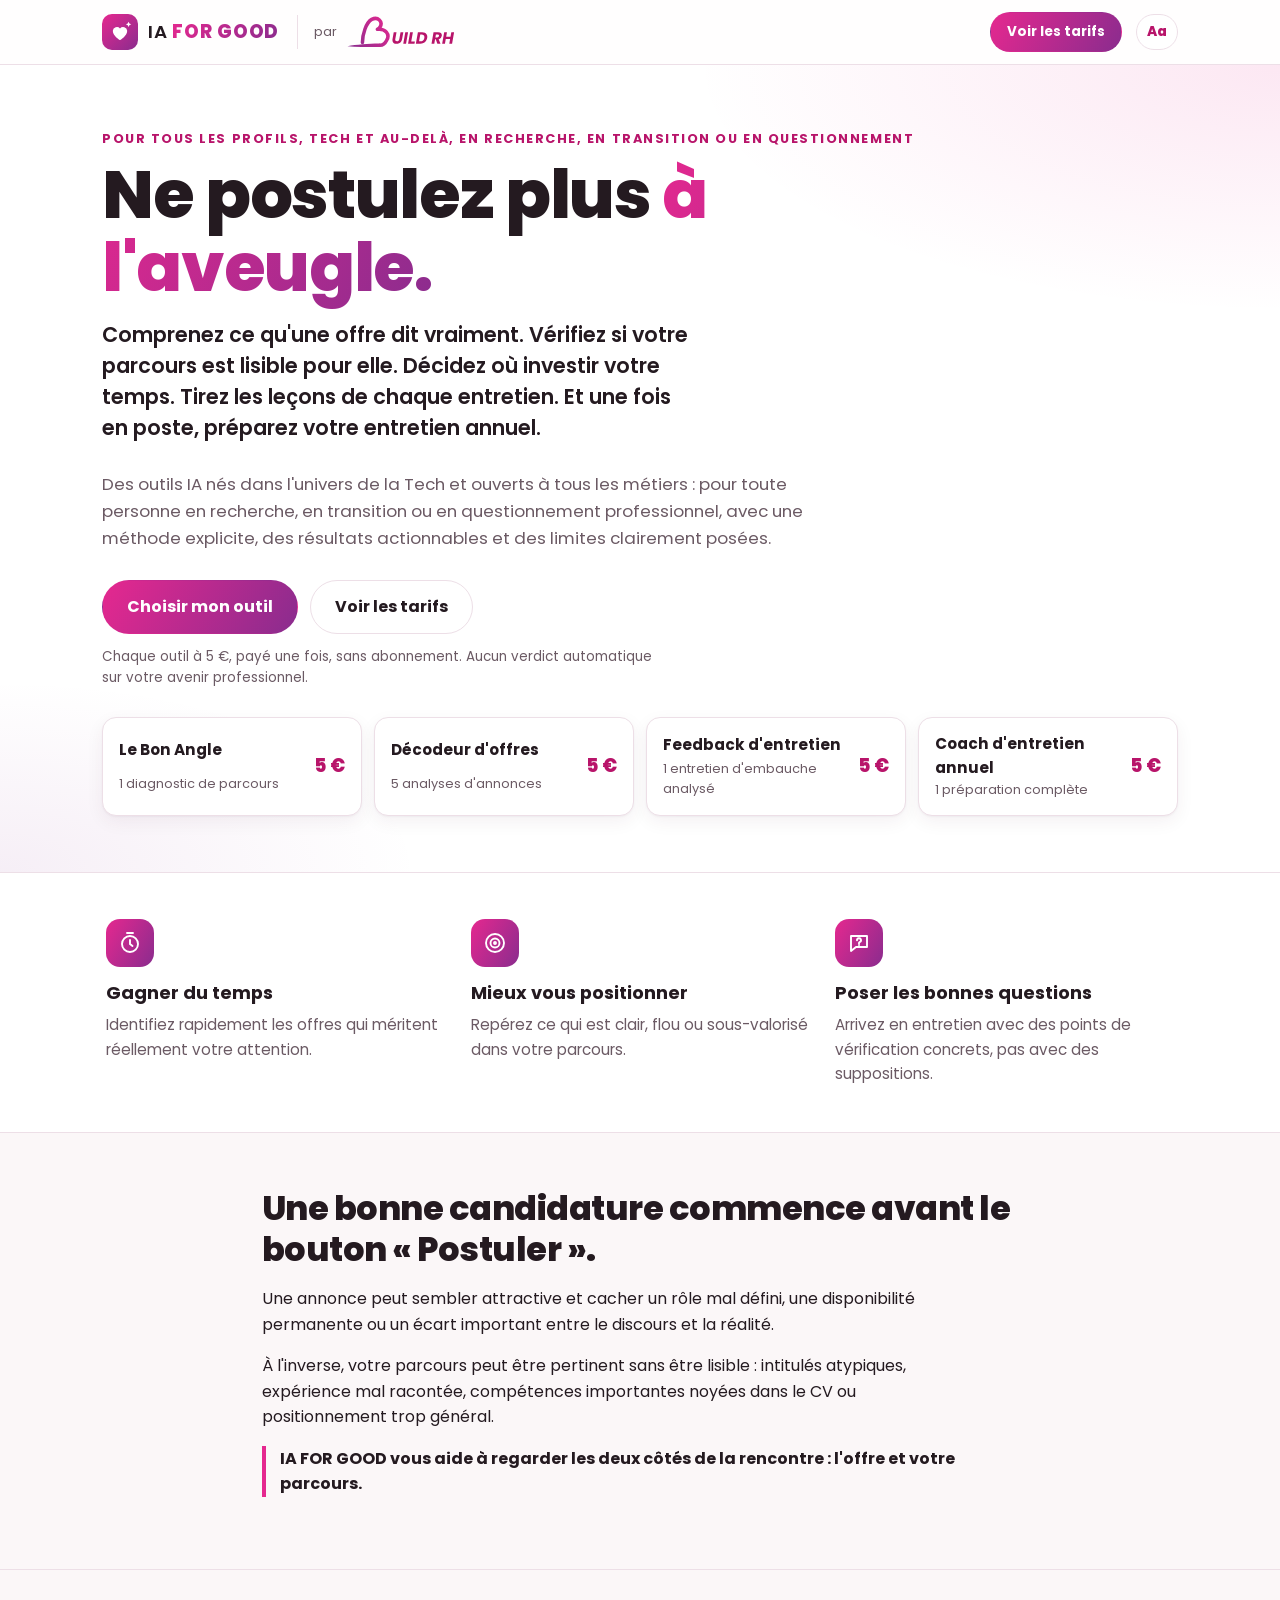
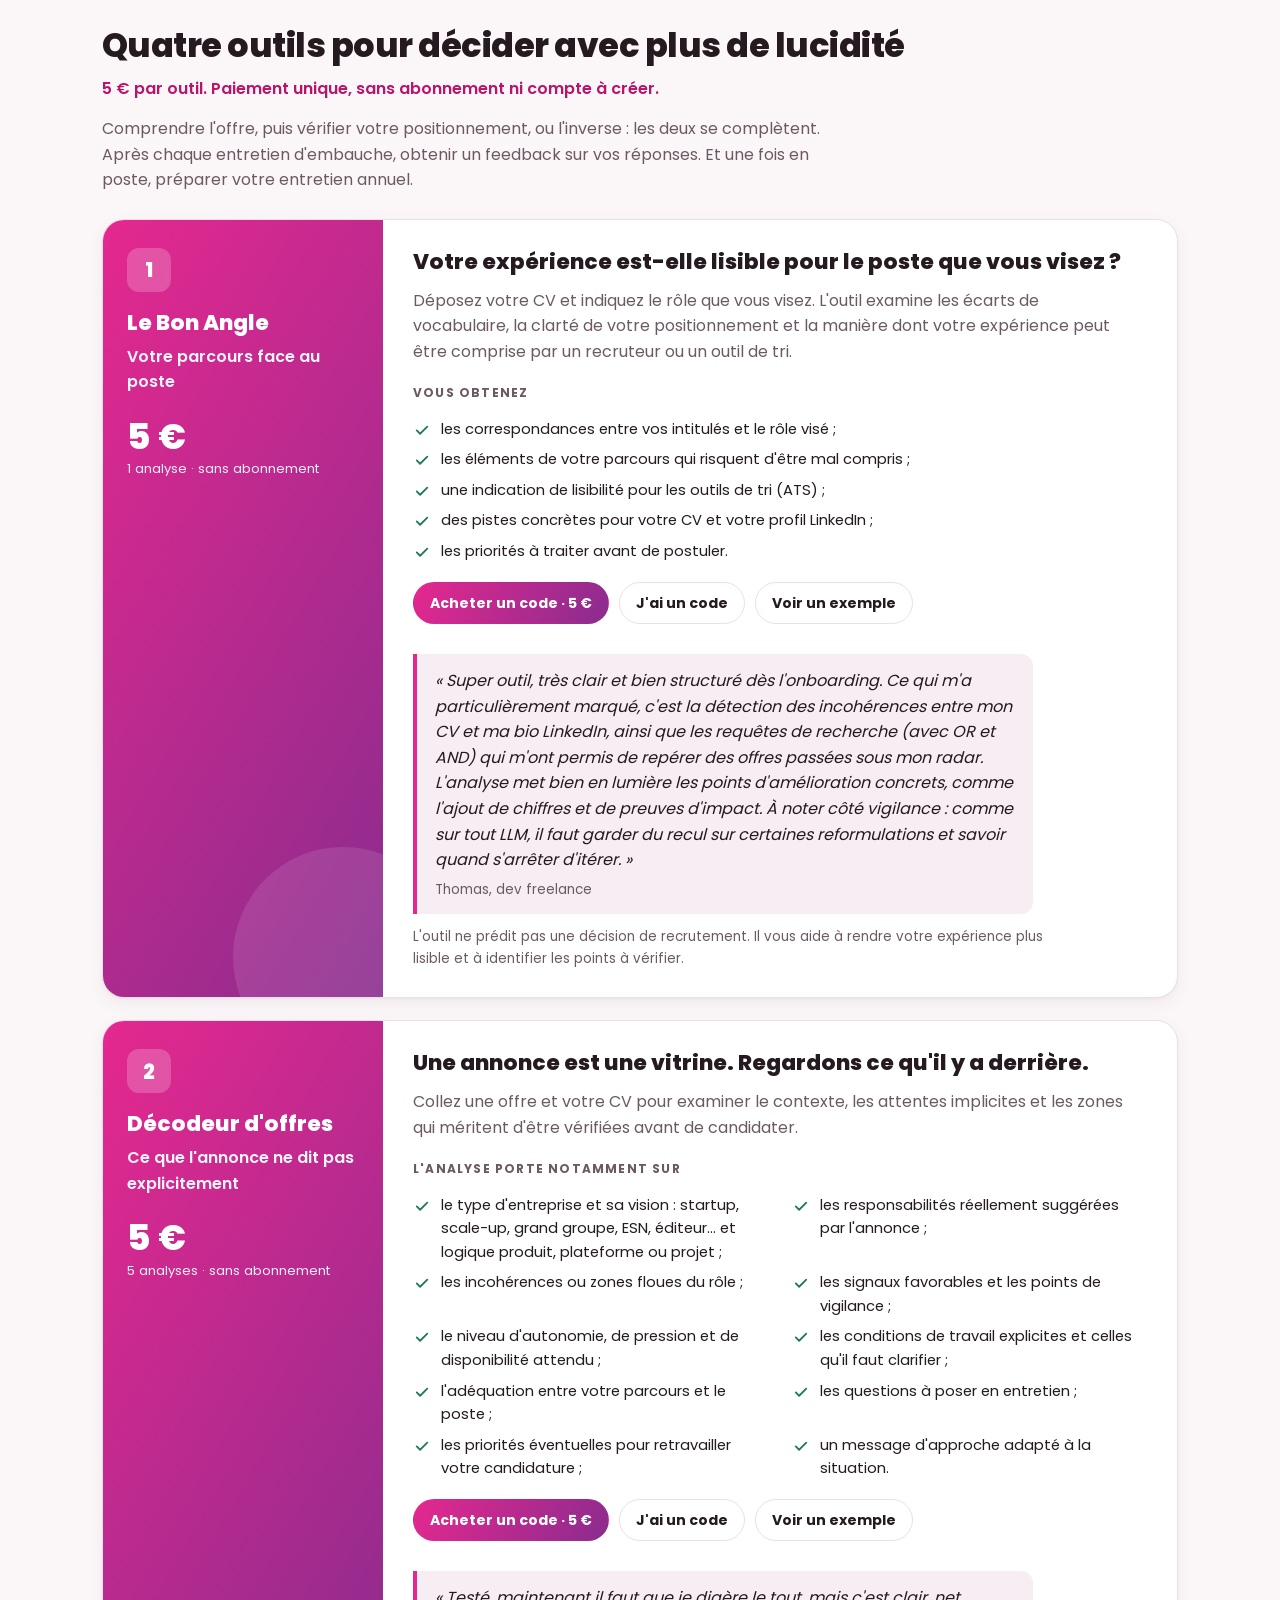
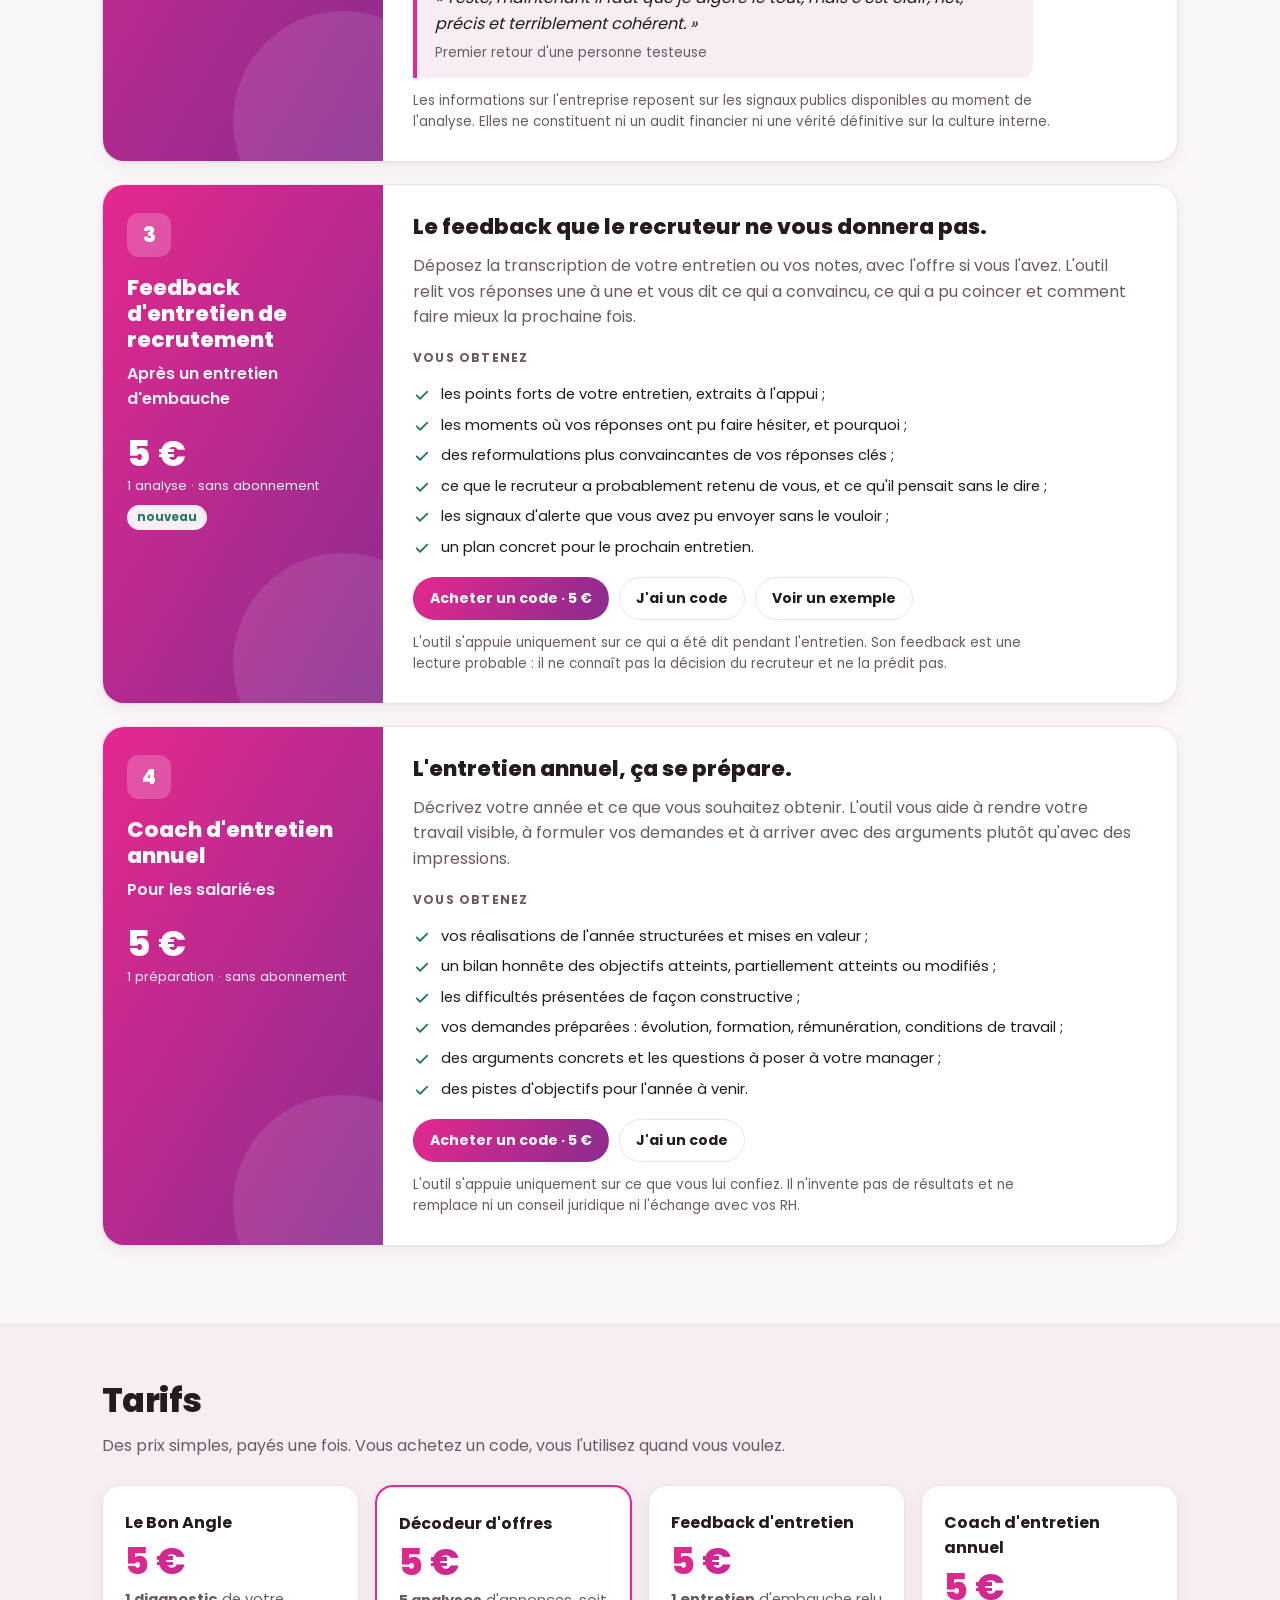
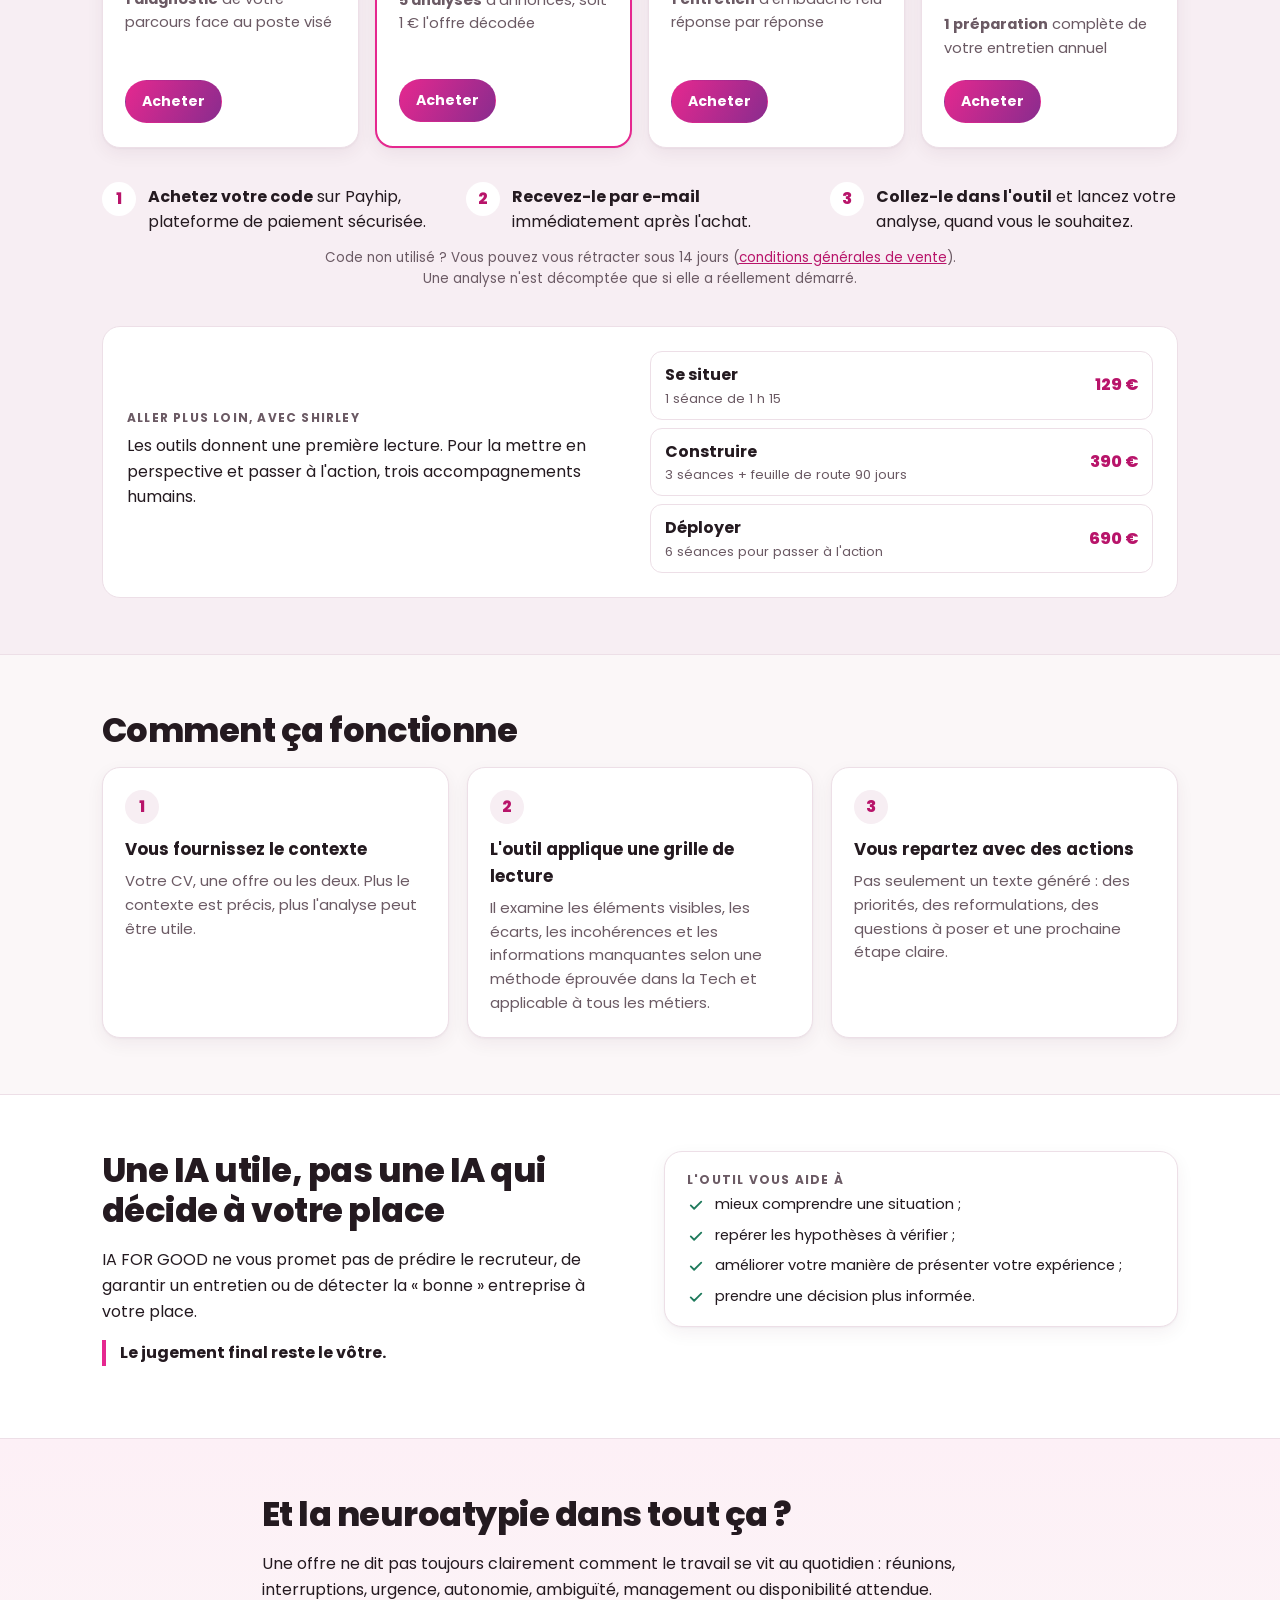
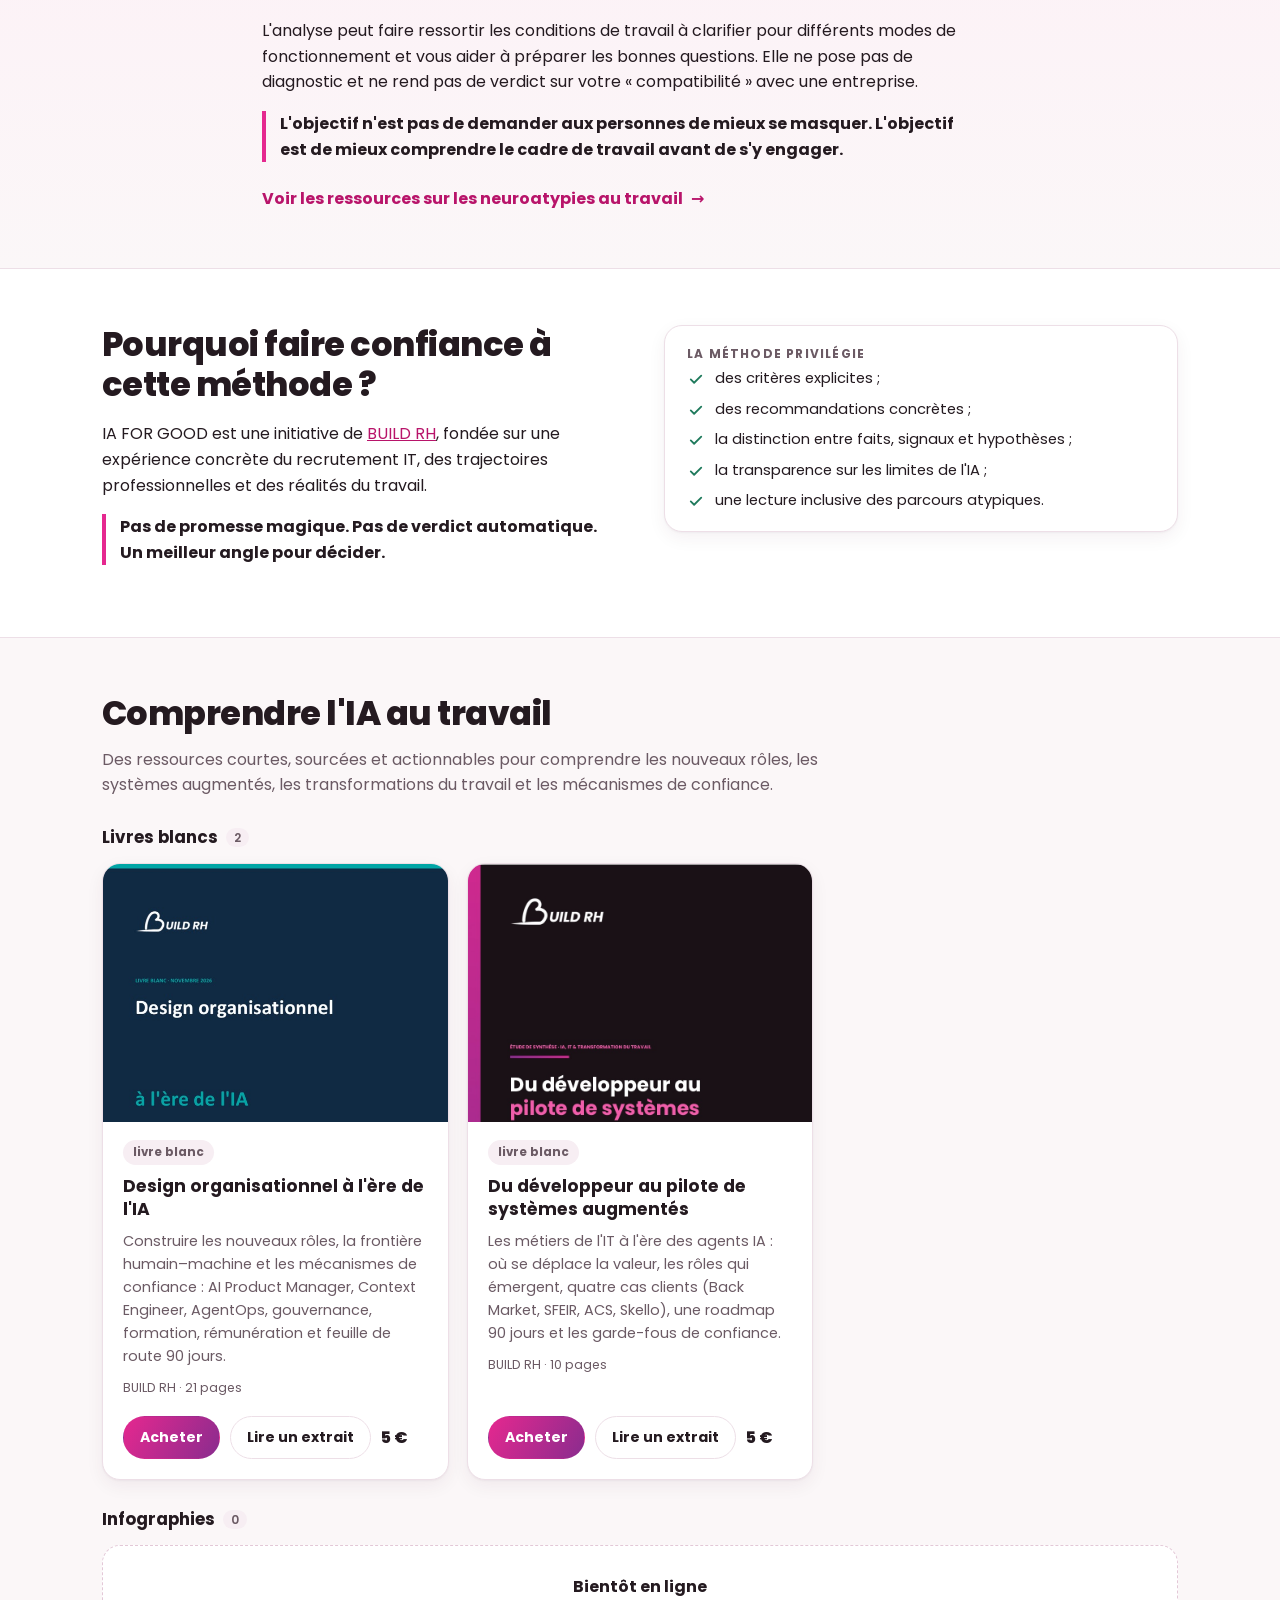
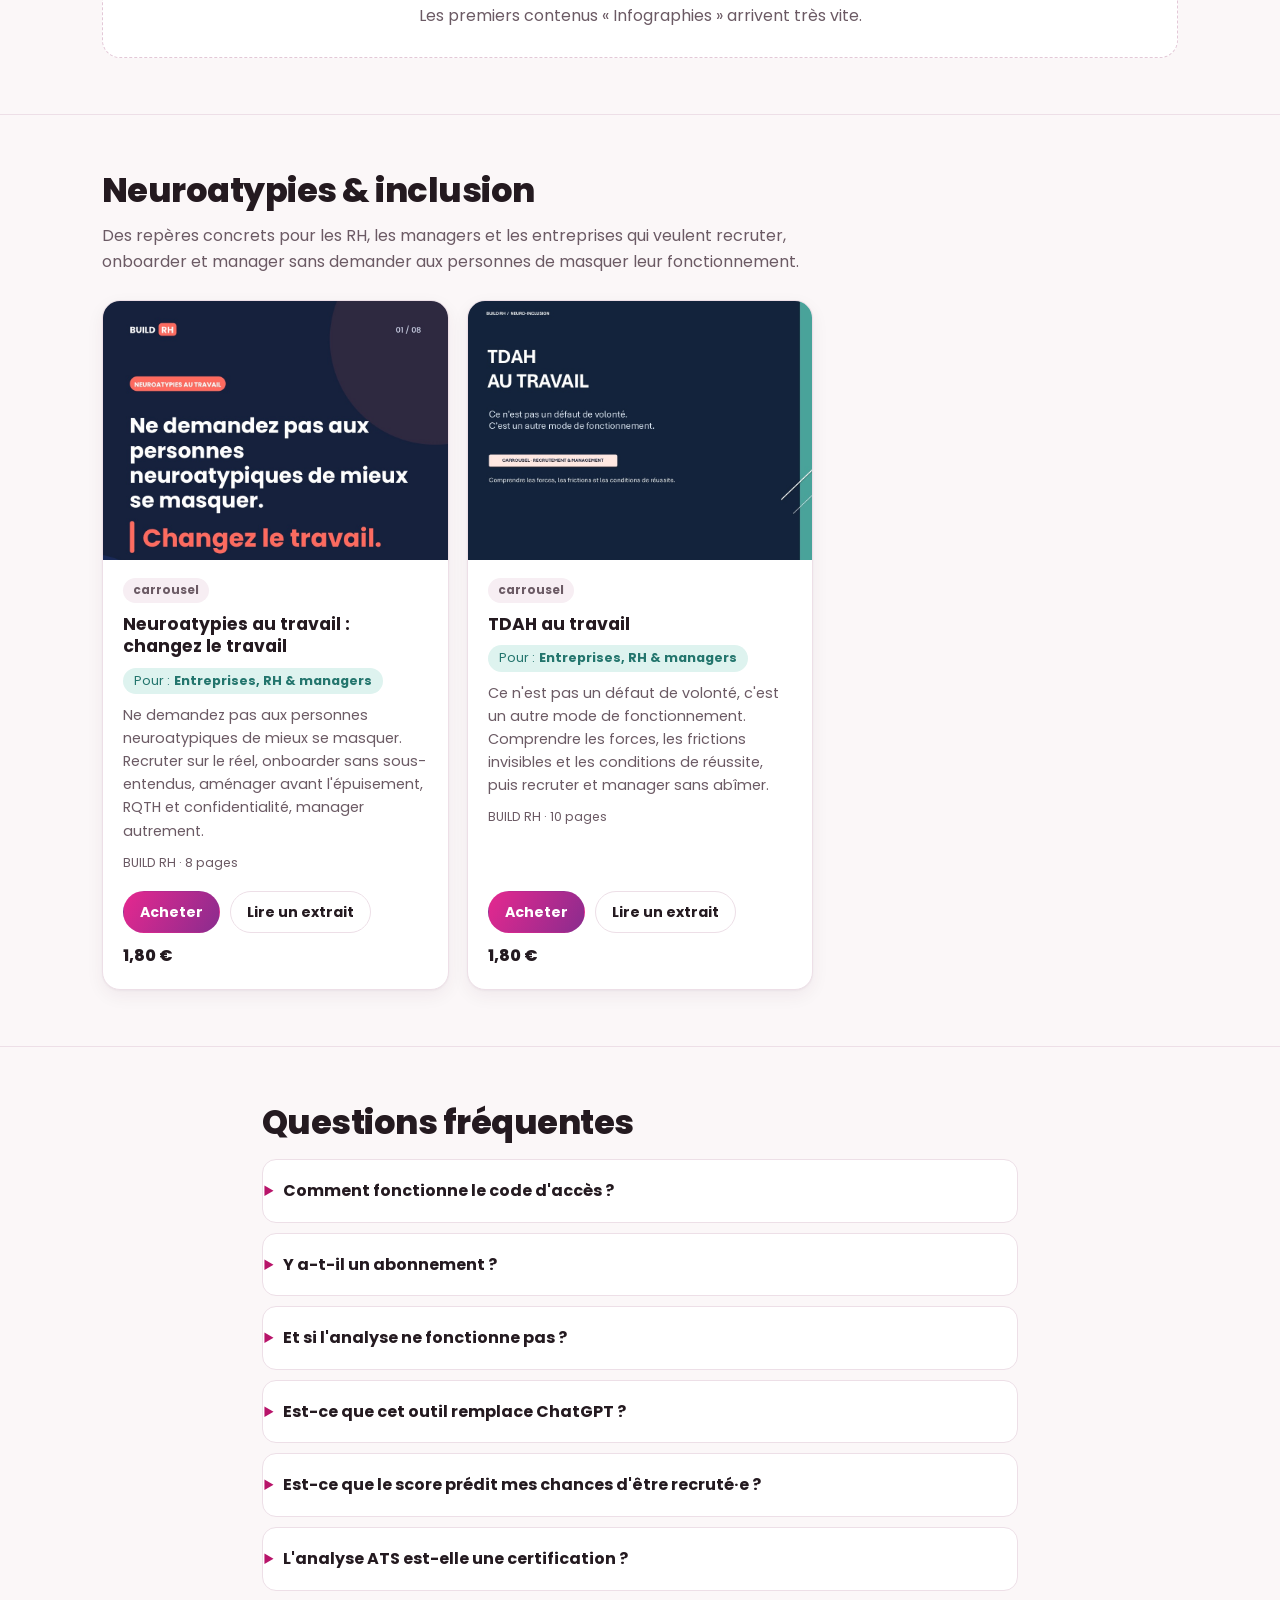
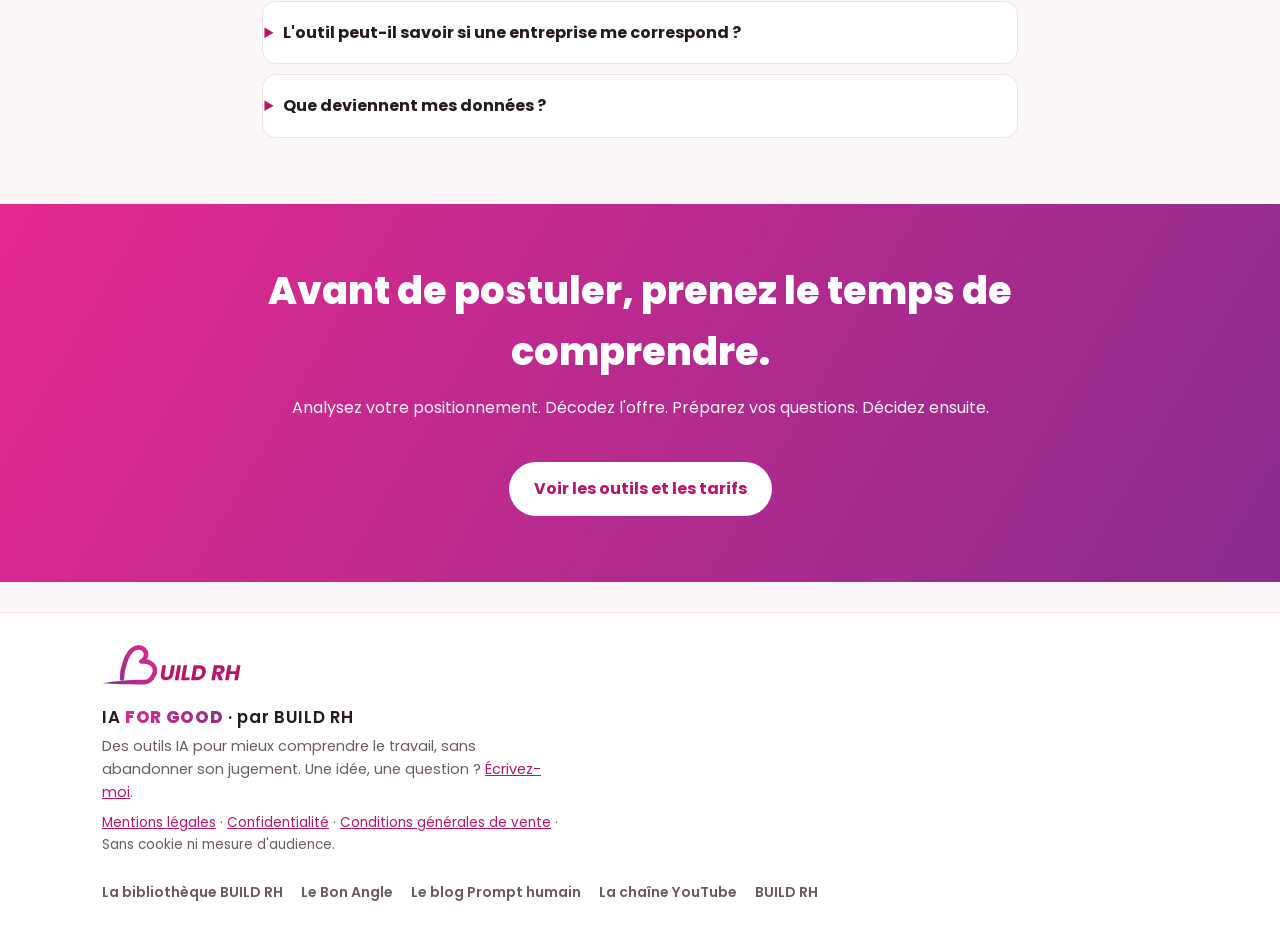
==== commit ed593441: "Carrousels neuroatypies : prix affiché 1,80 € TTC Co-Authored-By: Claude Opus 5.5 <noreply@anthropic" ====
--- a/index.html
+++ b/index.html
@@ -425,7 +425,7 @@
     </div>
   </footer>
 
-  <script src="catalogue.js?t=2"></script>
+  <script src="catalogue.js?t=3"></script>
   <script src="app.js?v=6"></script>
 </body>
 </html>
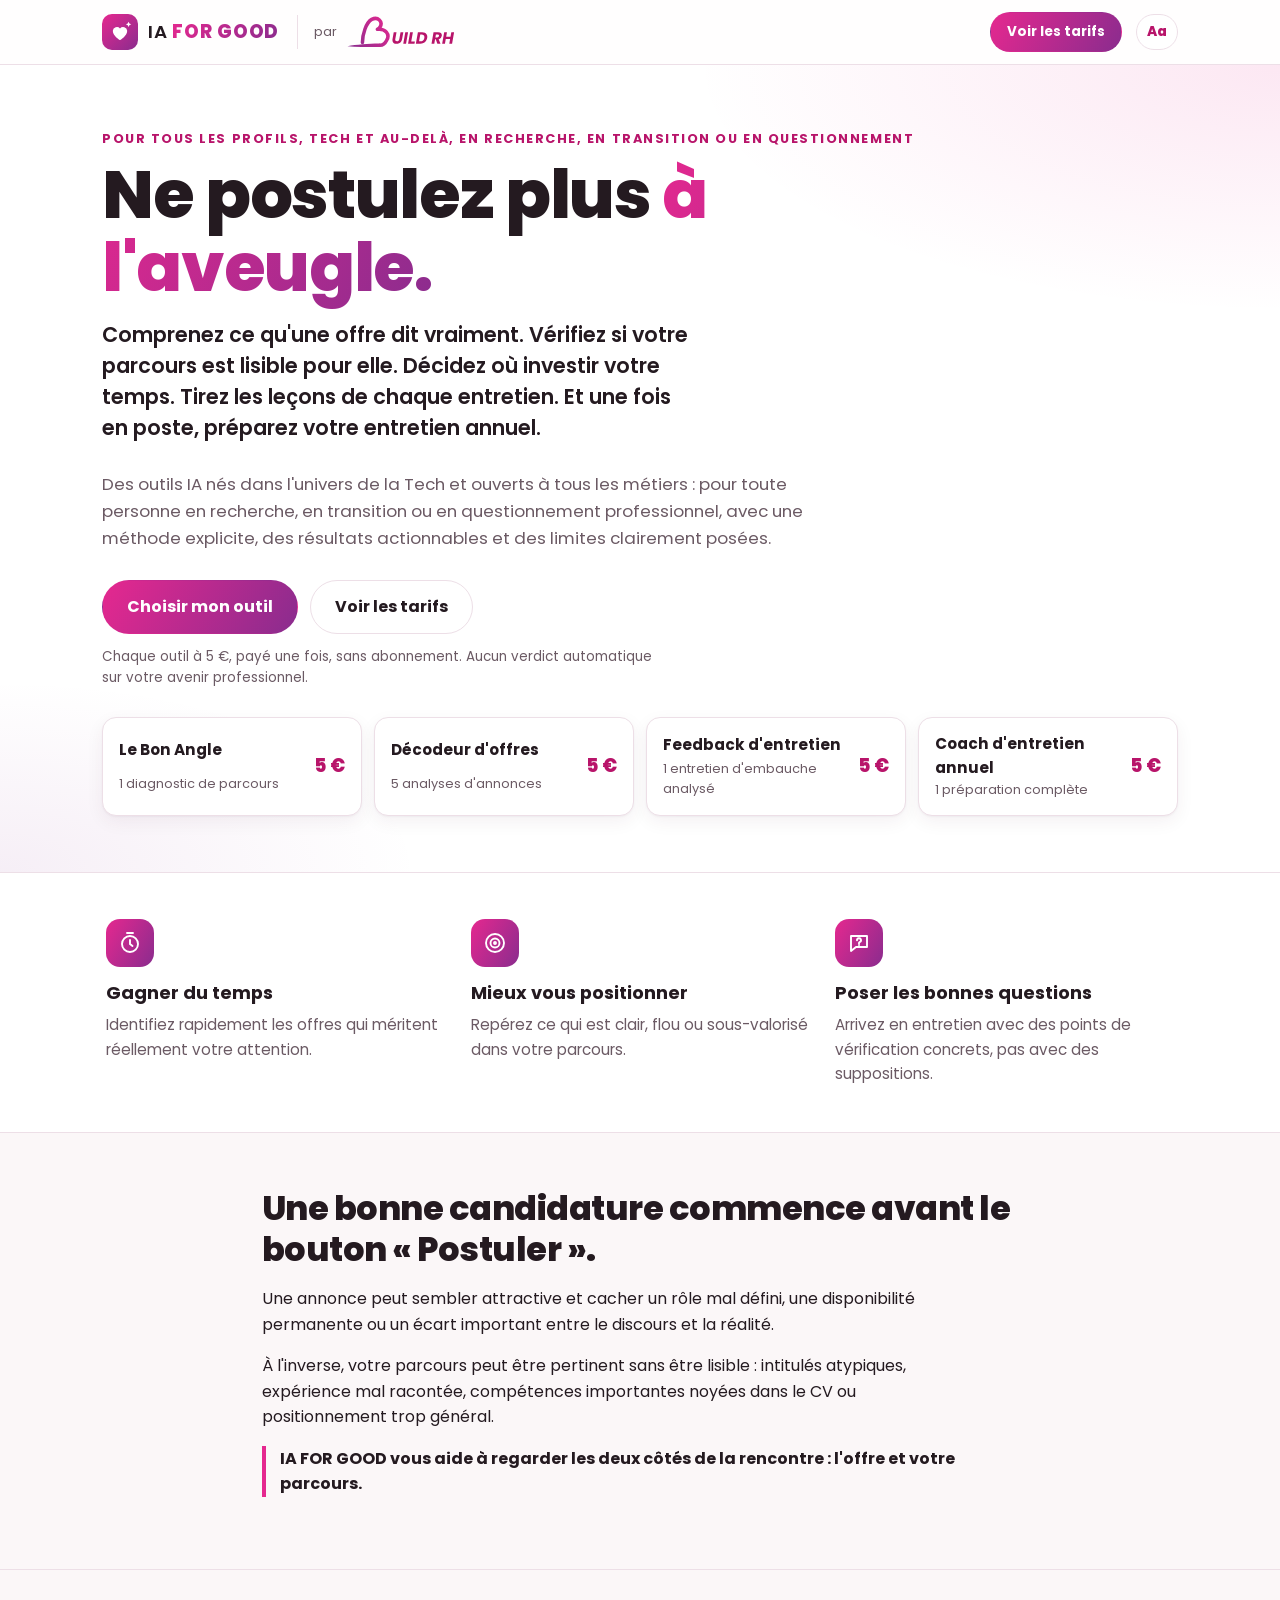
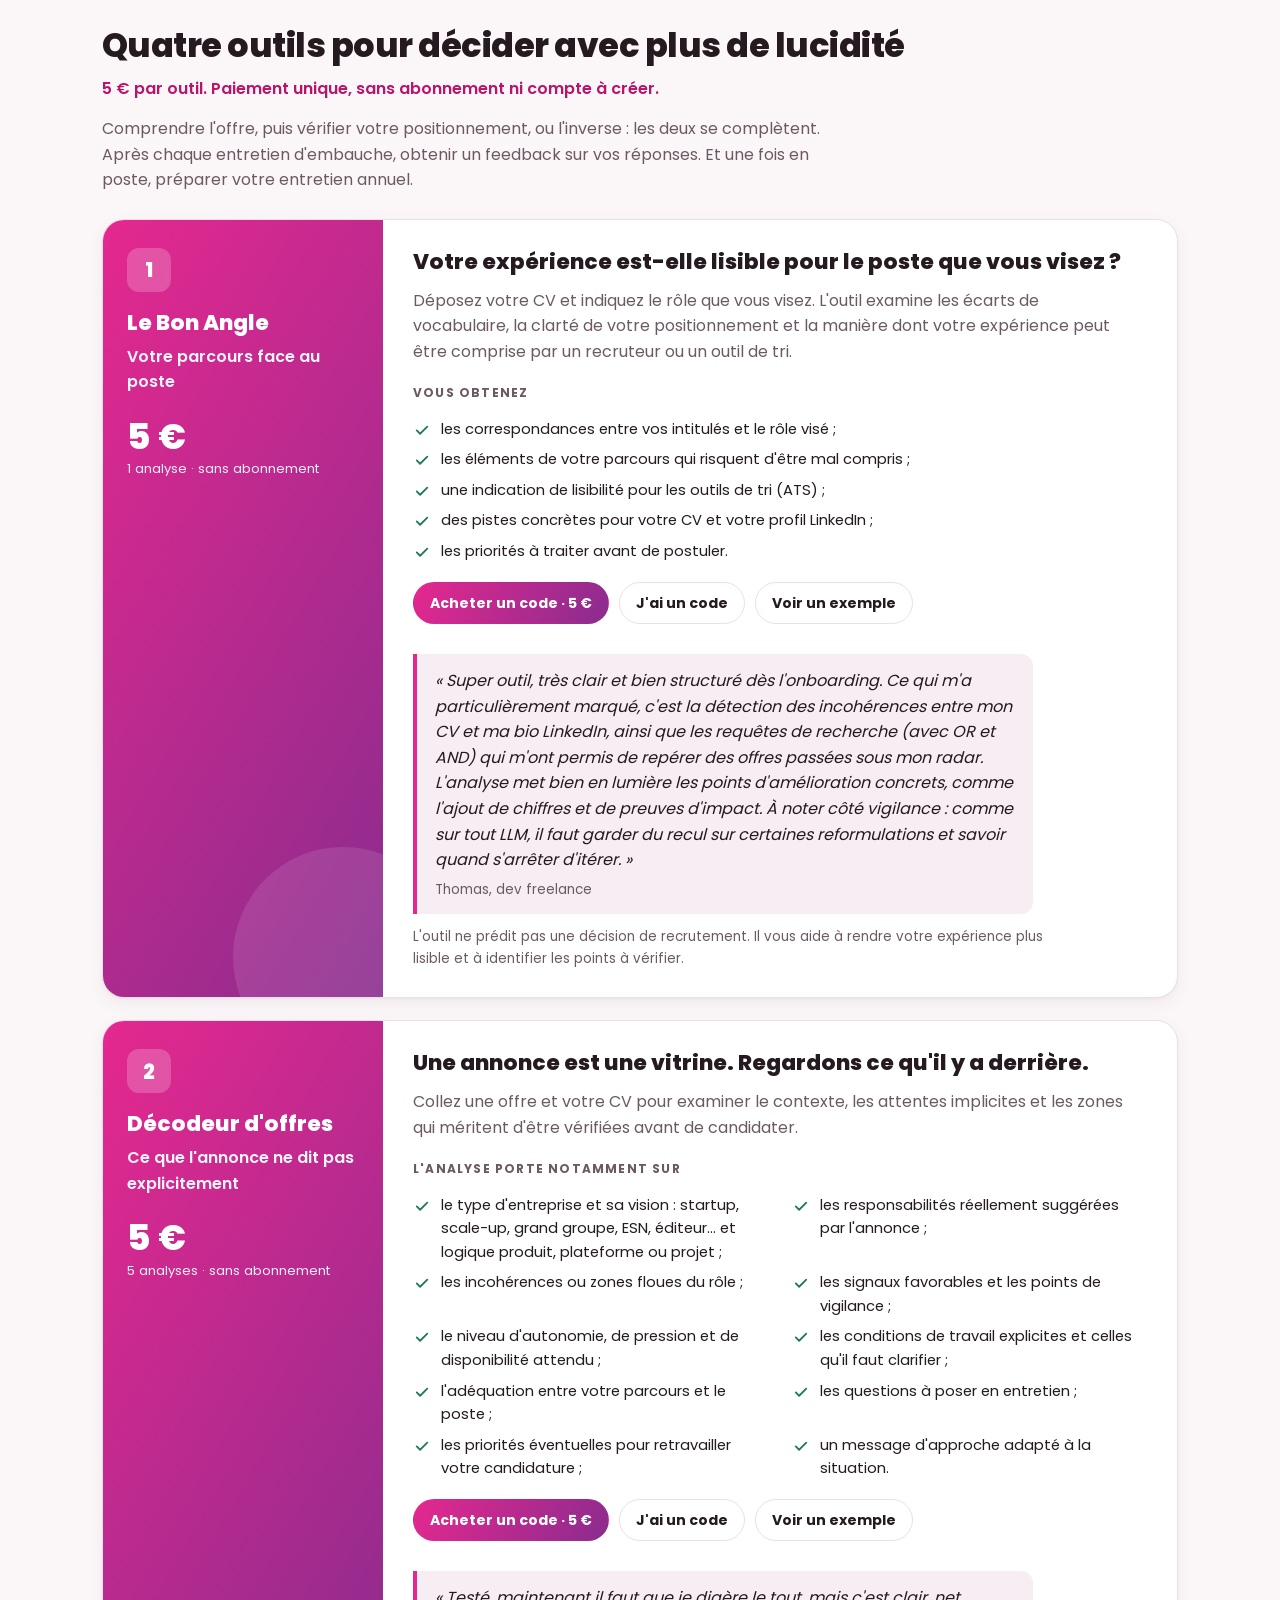
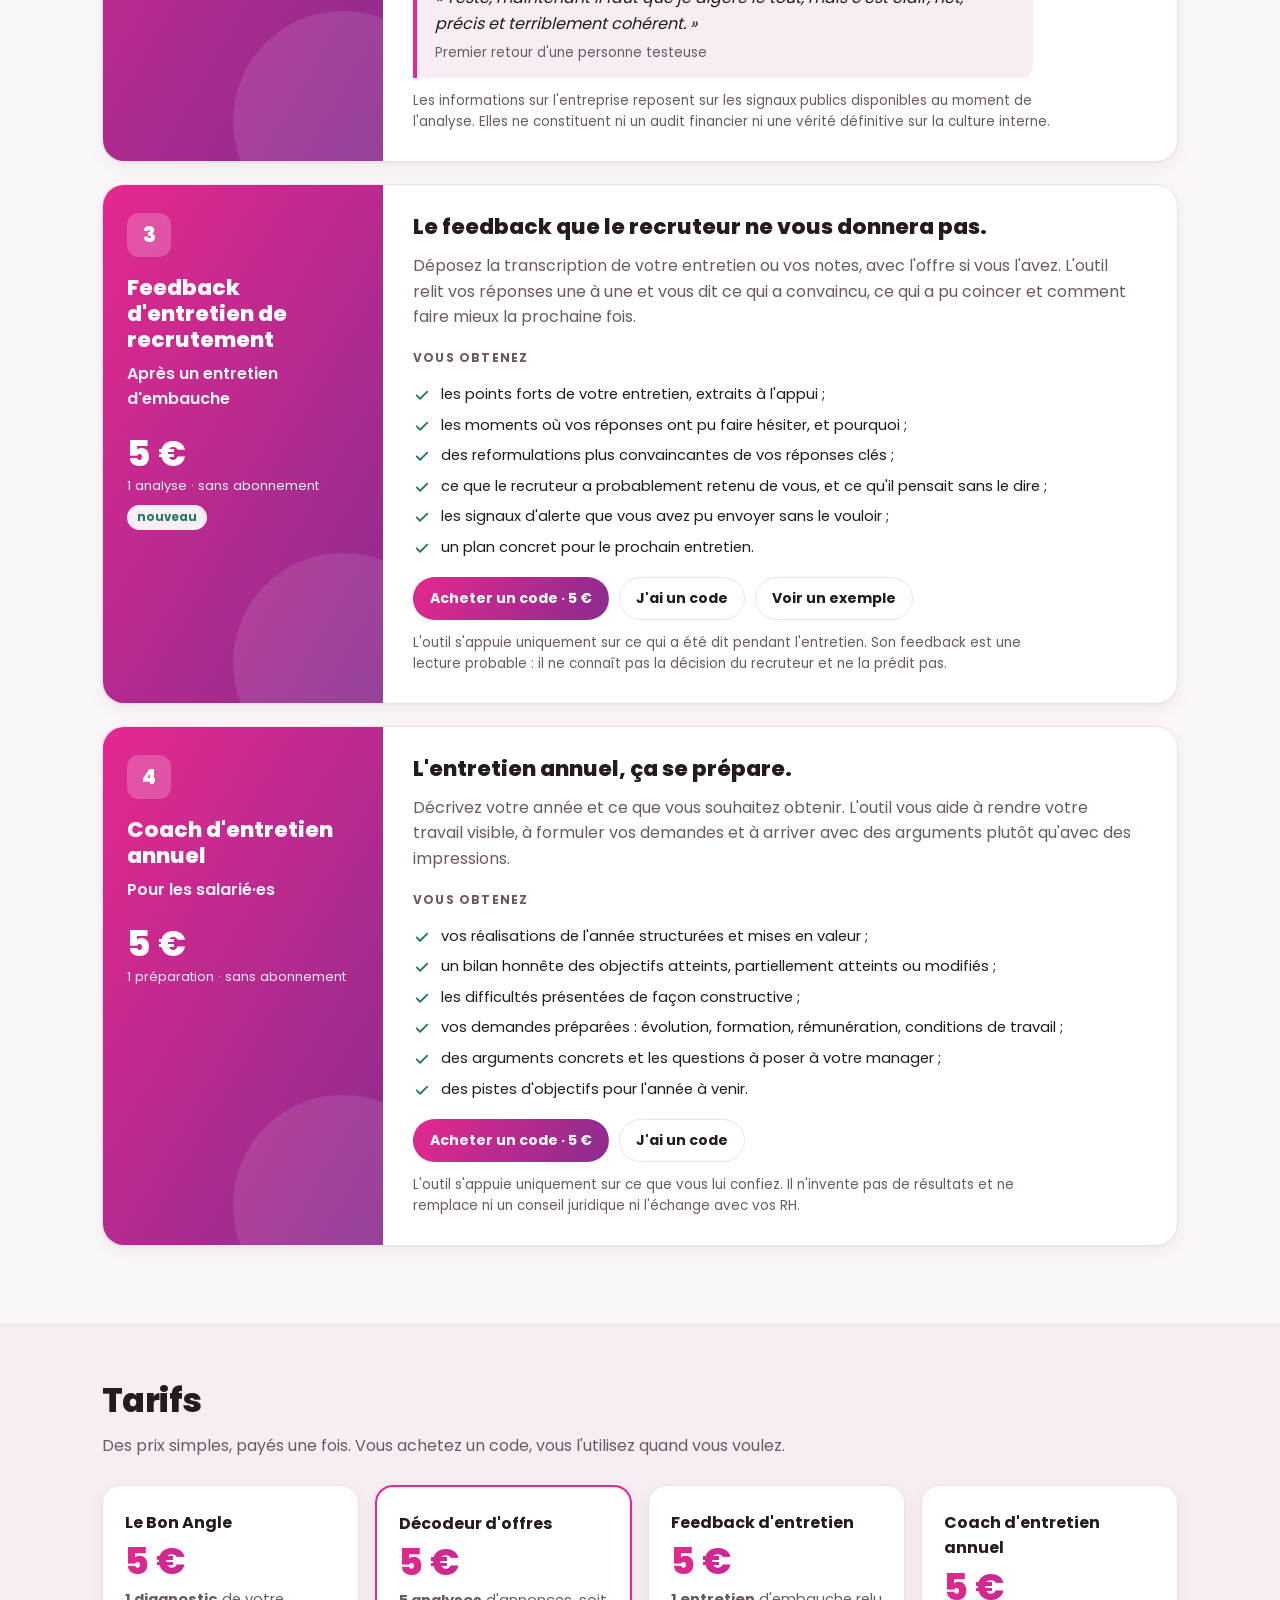
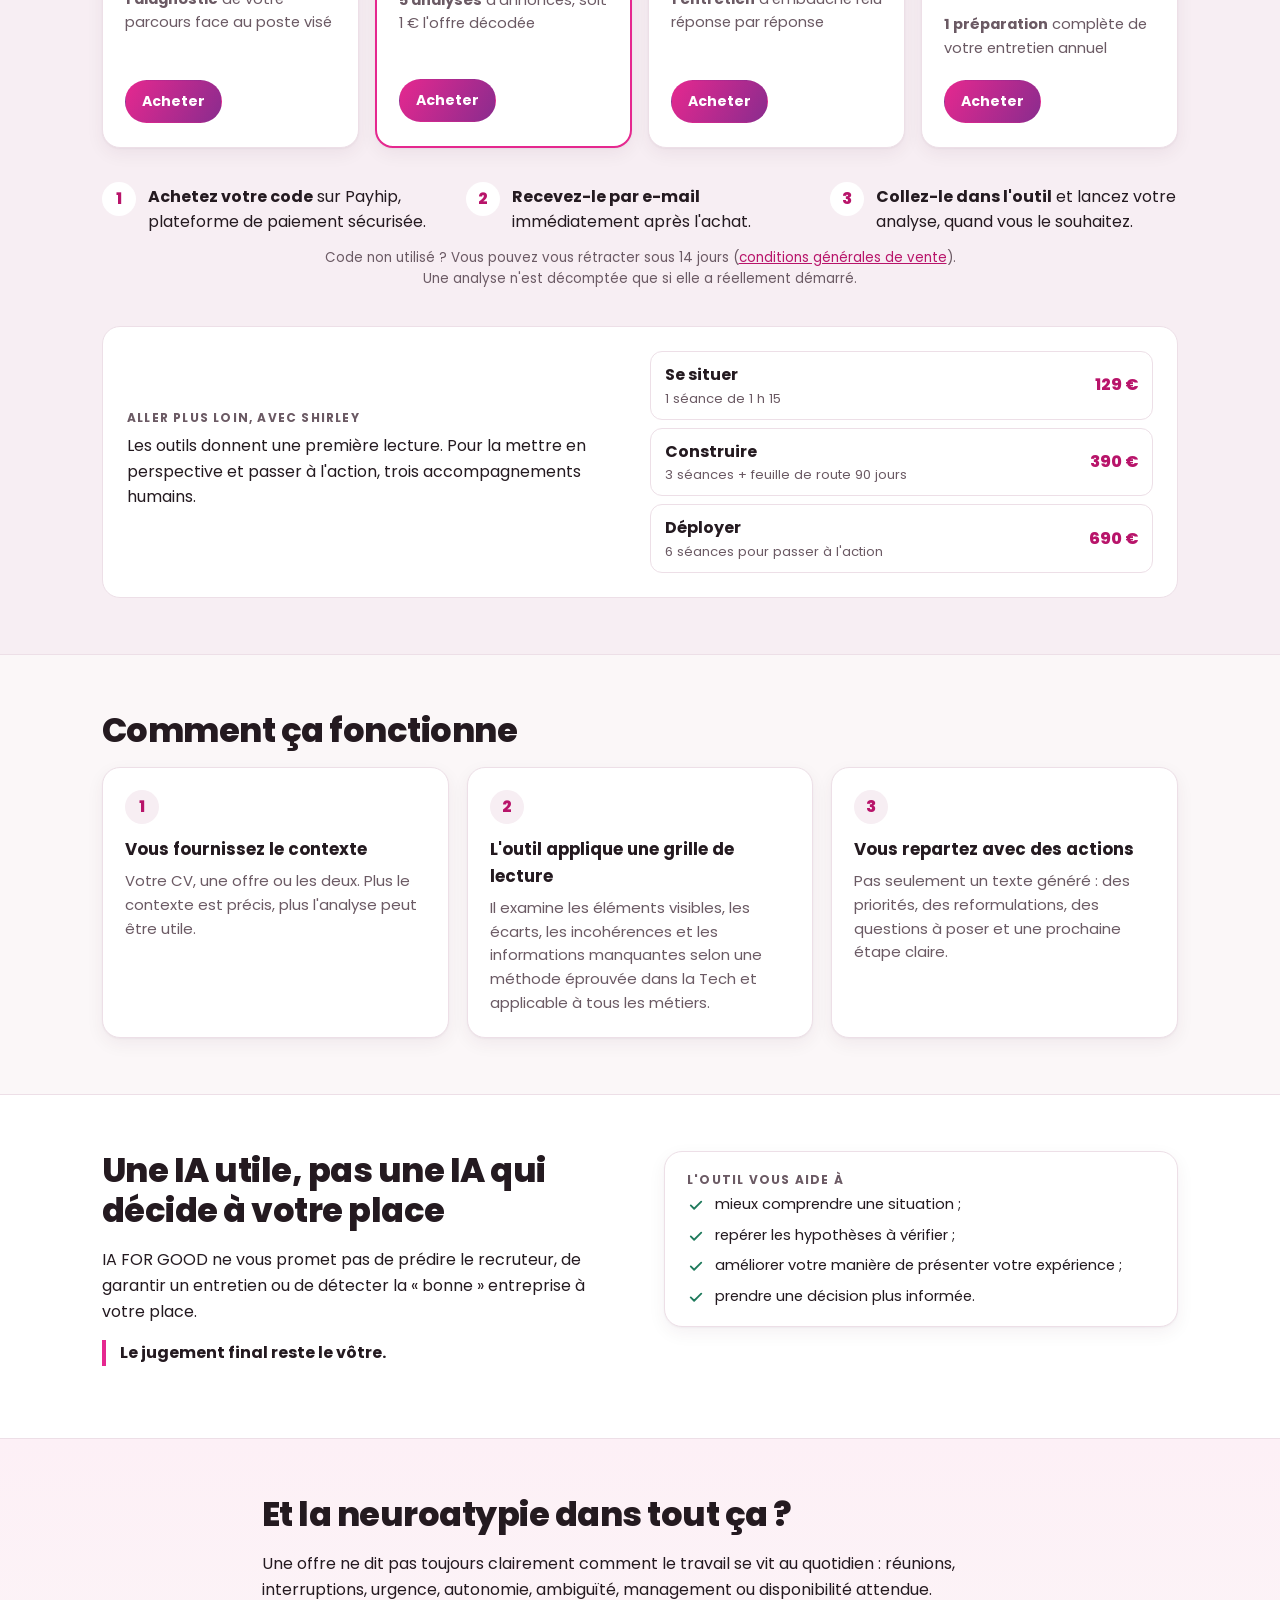
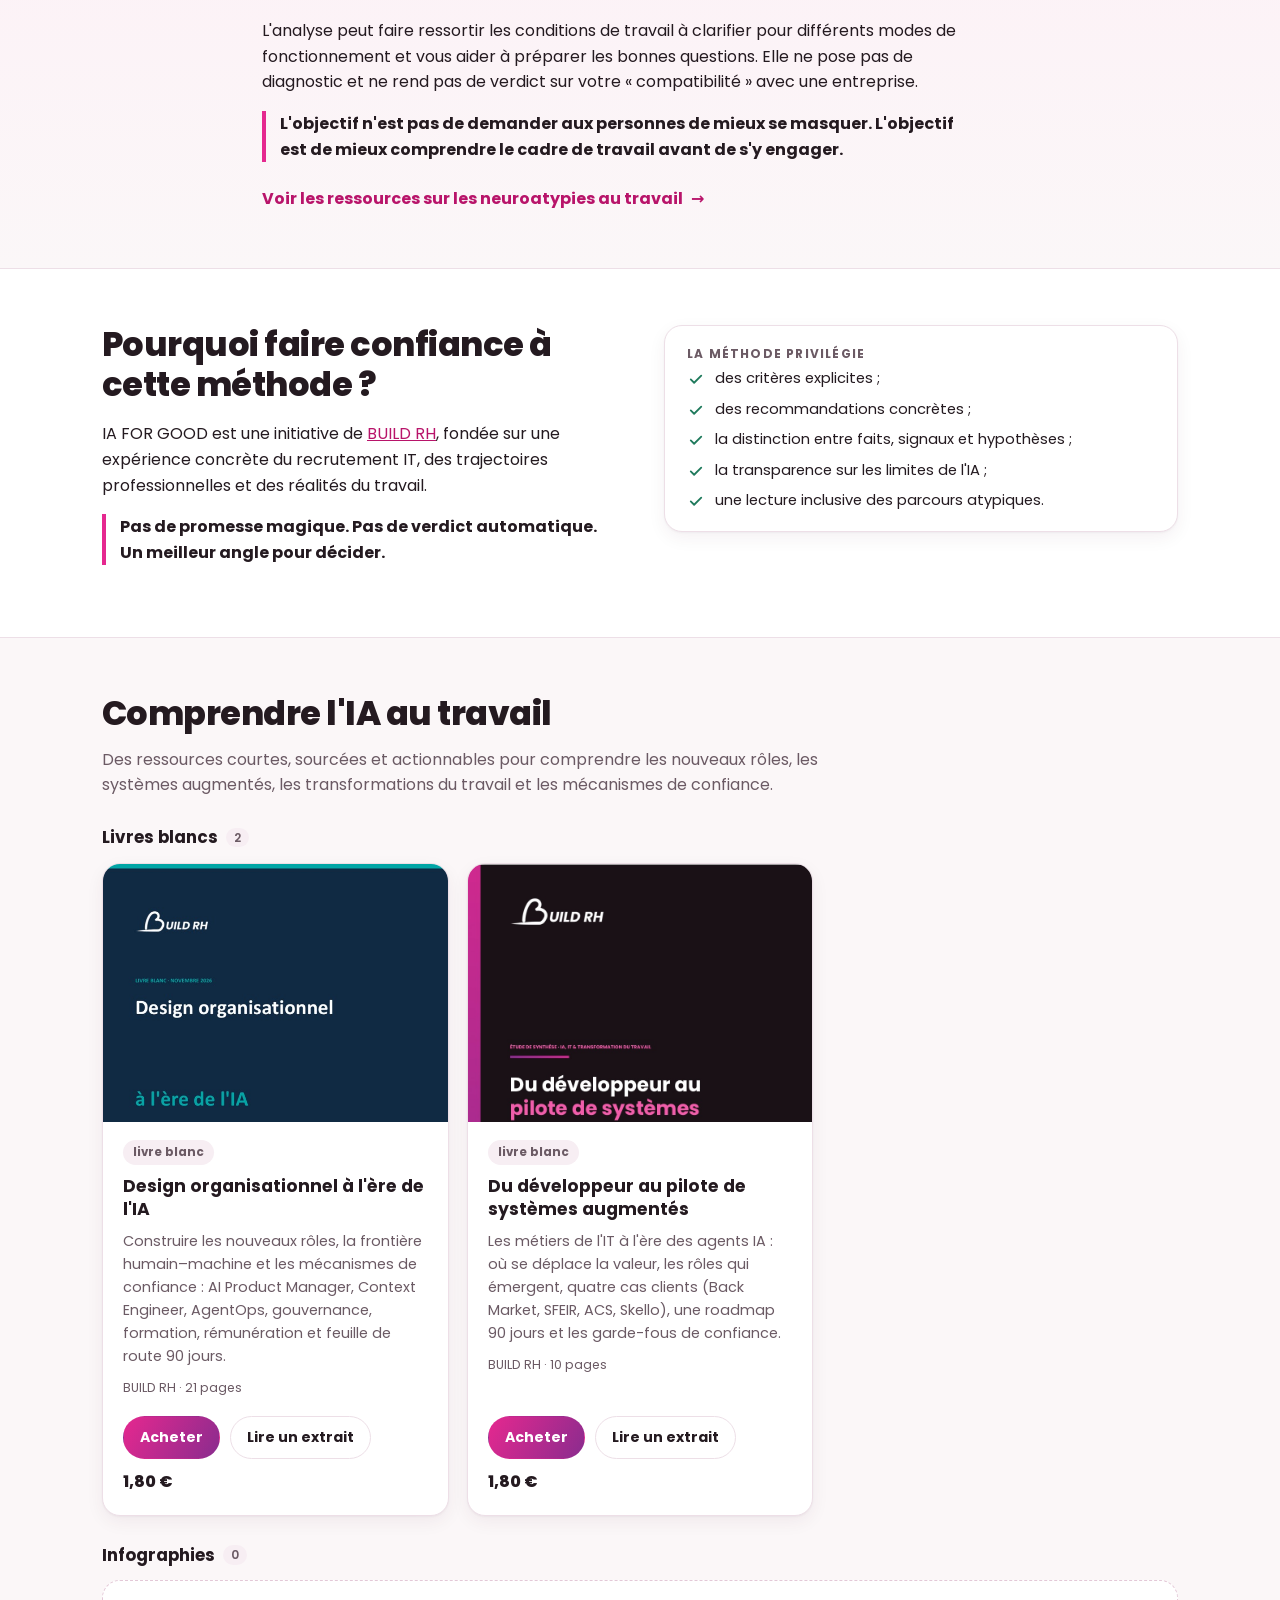
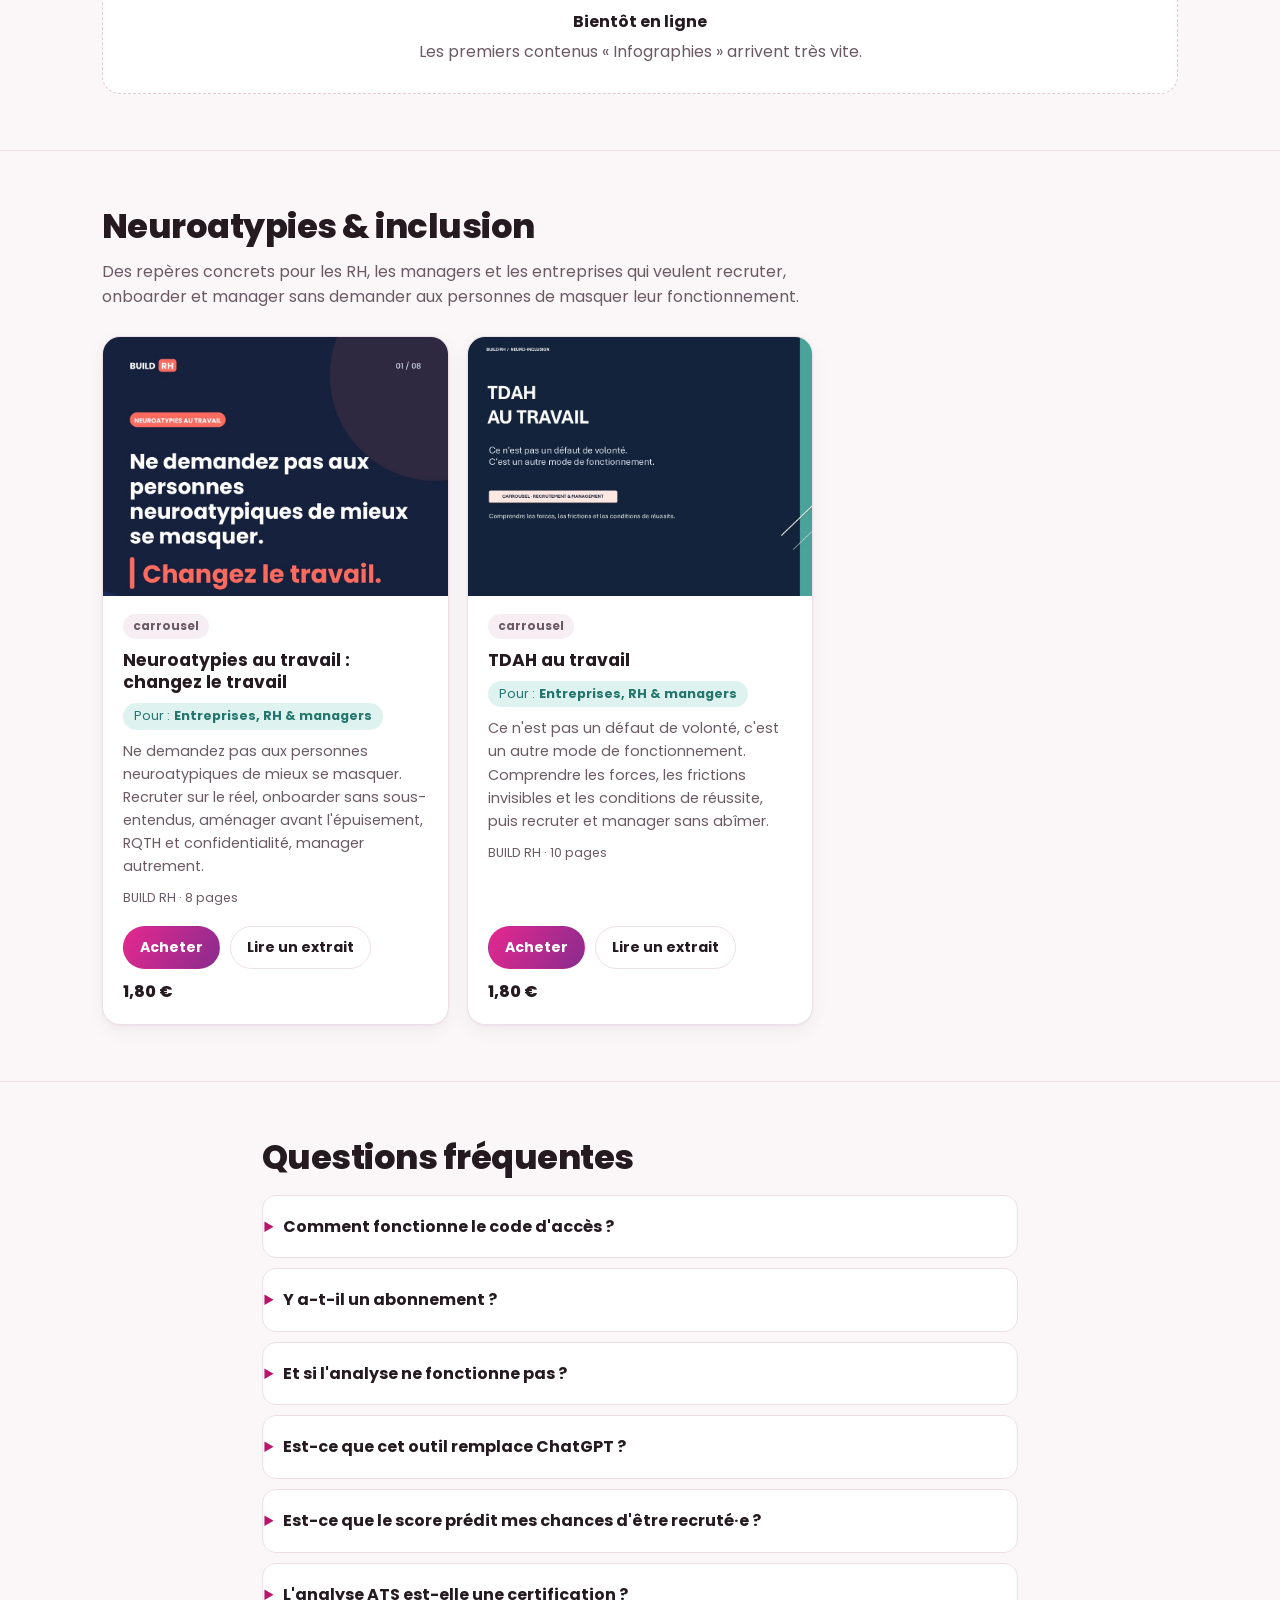
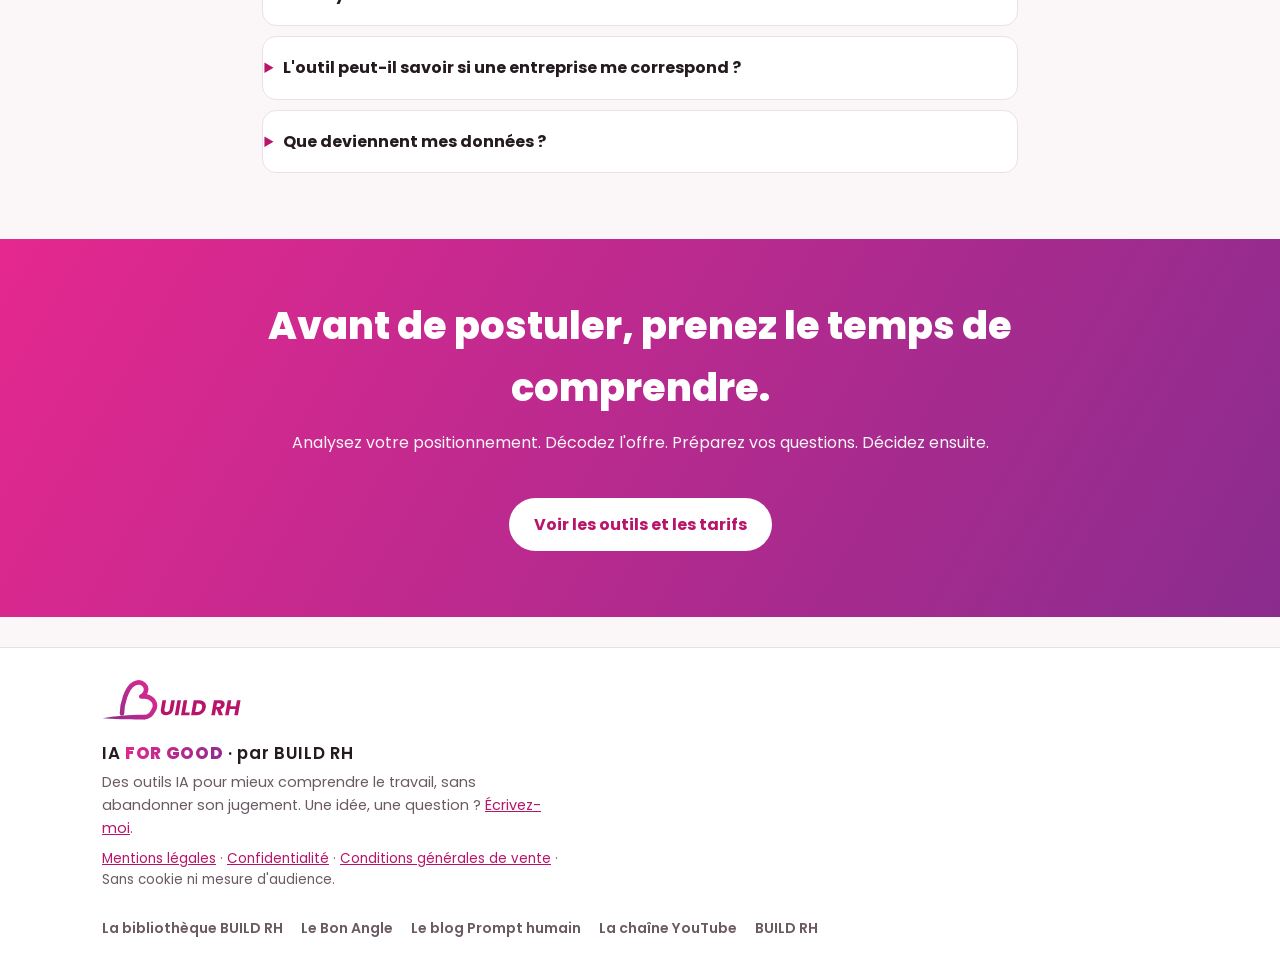
==== commit 33399573: "Livres blancs IA : prix affiché 1,80 € TTC Co-Authored-By: Claude Opus 5.5 <noreply@anthropic.com>" ====
--- a/index.html
+++ b/index.html
@@ -425,7 +425,7 @@
     </div>
   </footer>
 
-  <script src="catalogue.js?t=3"></script>
+  <script src="catalogue.js?t=4"></script>
   <script src="app.js?v=6"></script>
 </body>
 </html>
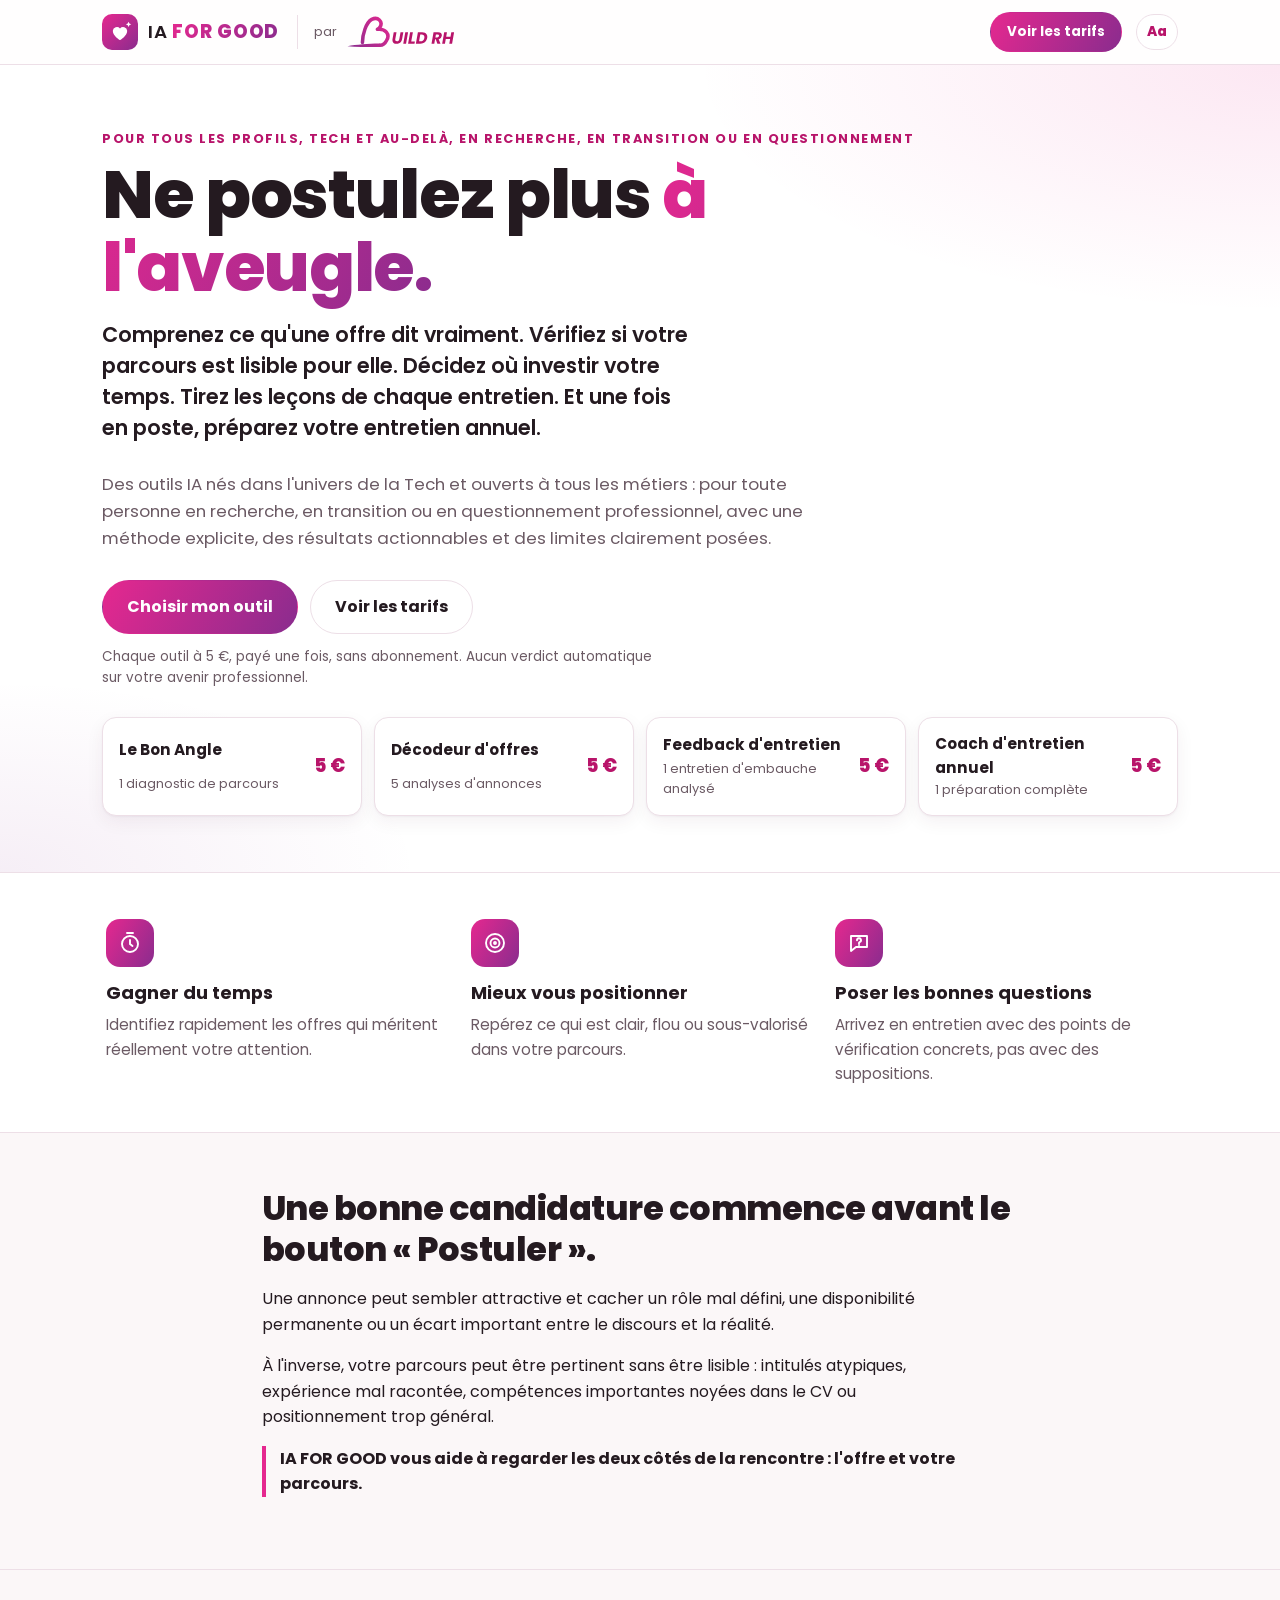
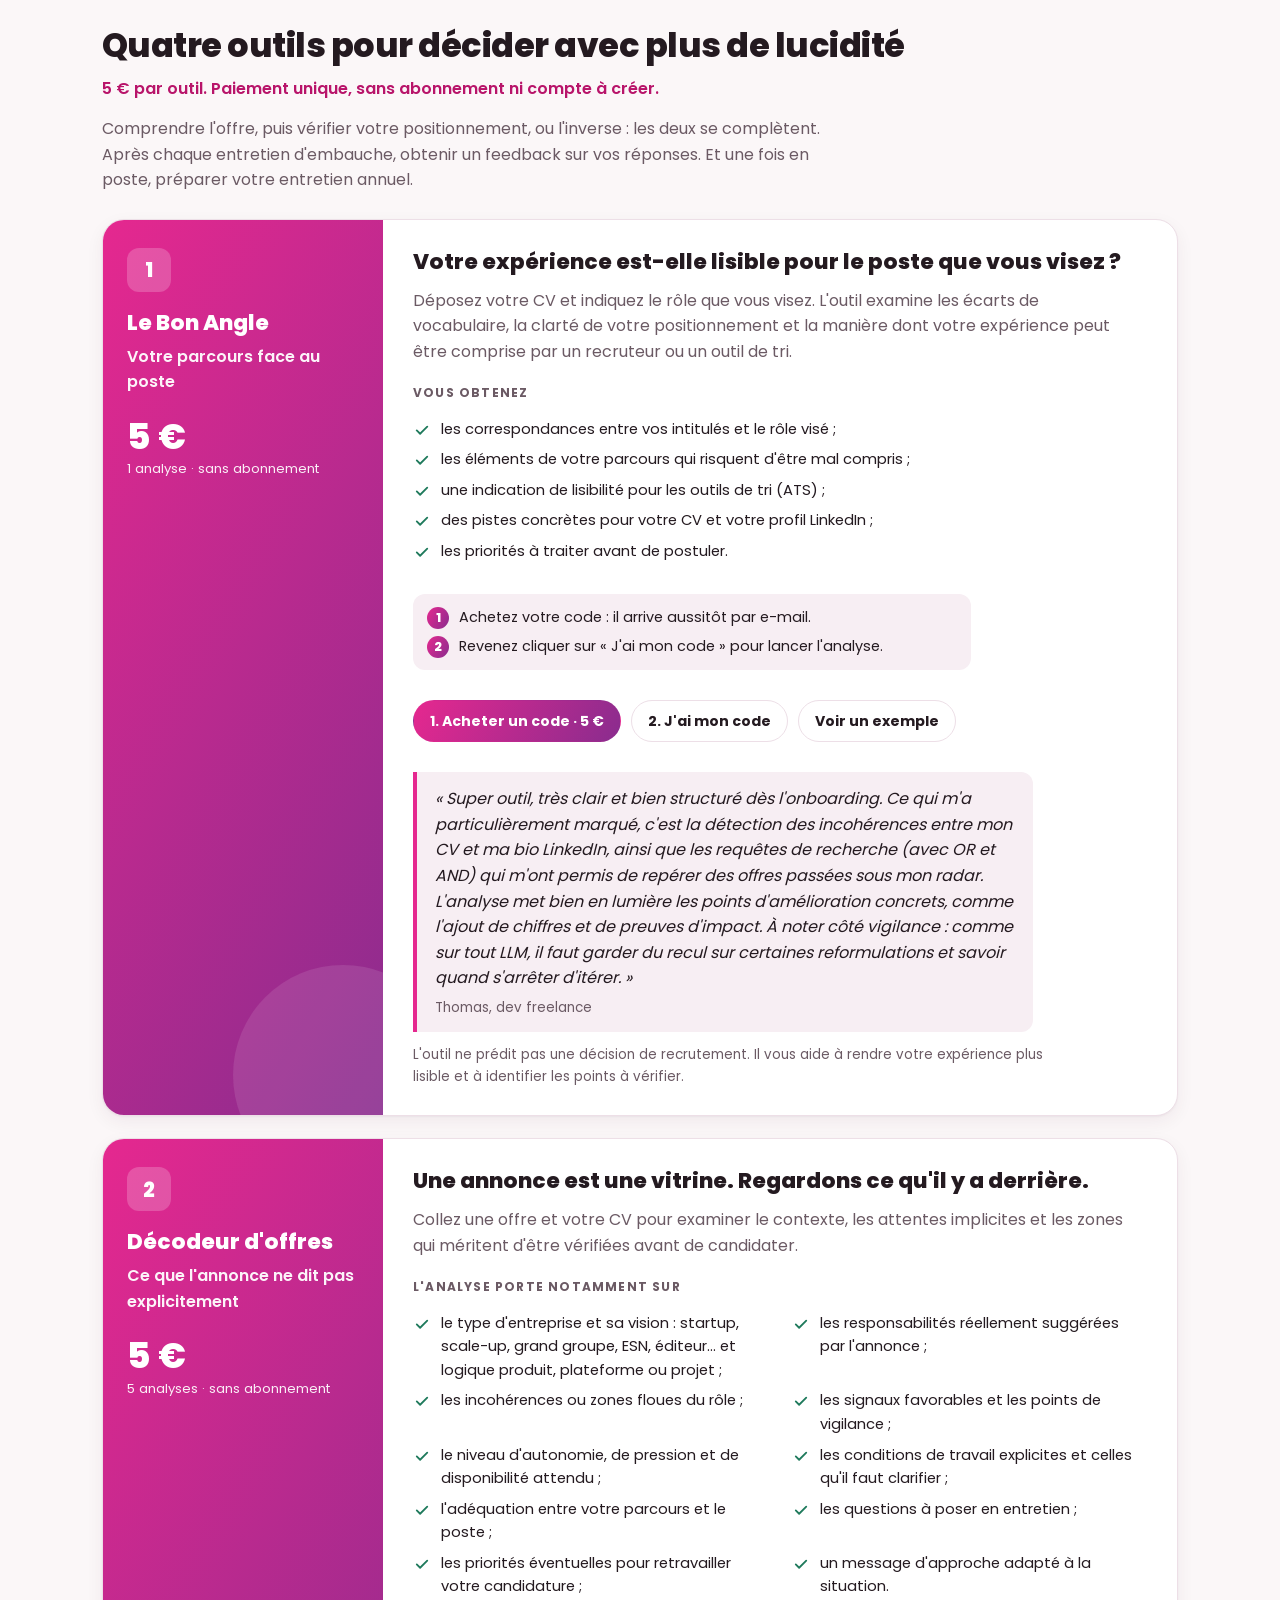
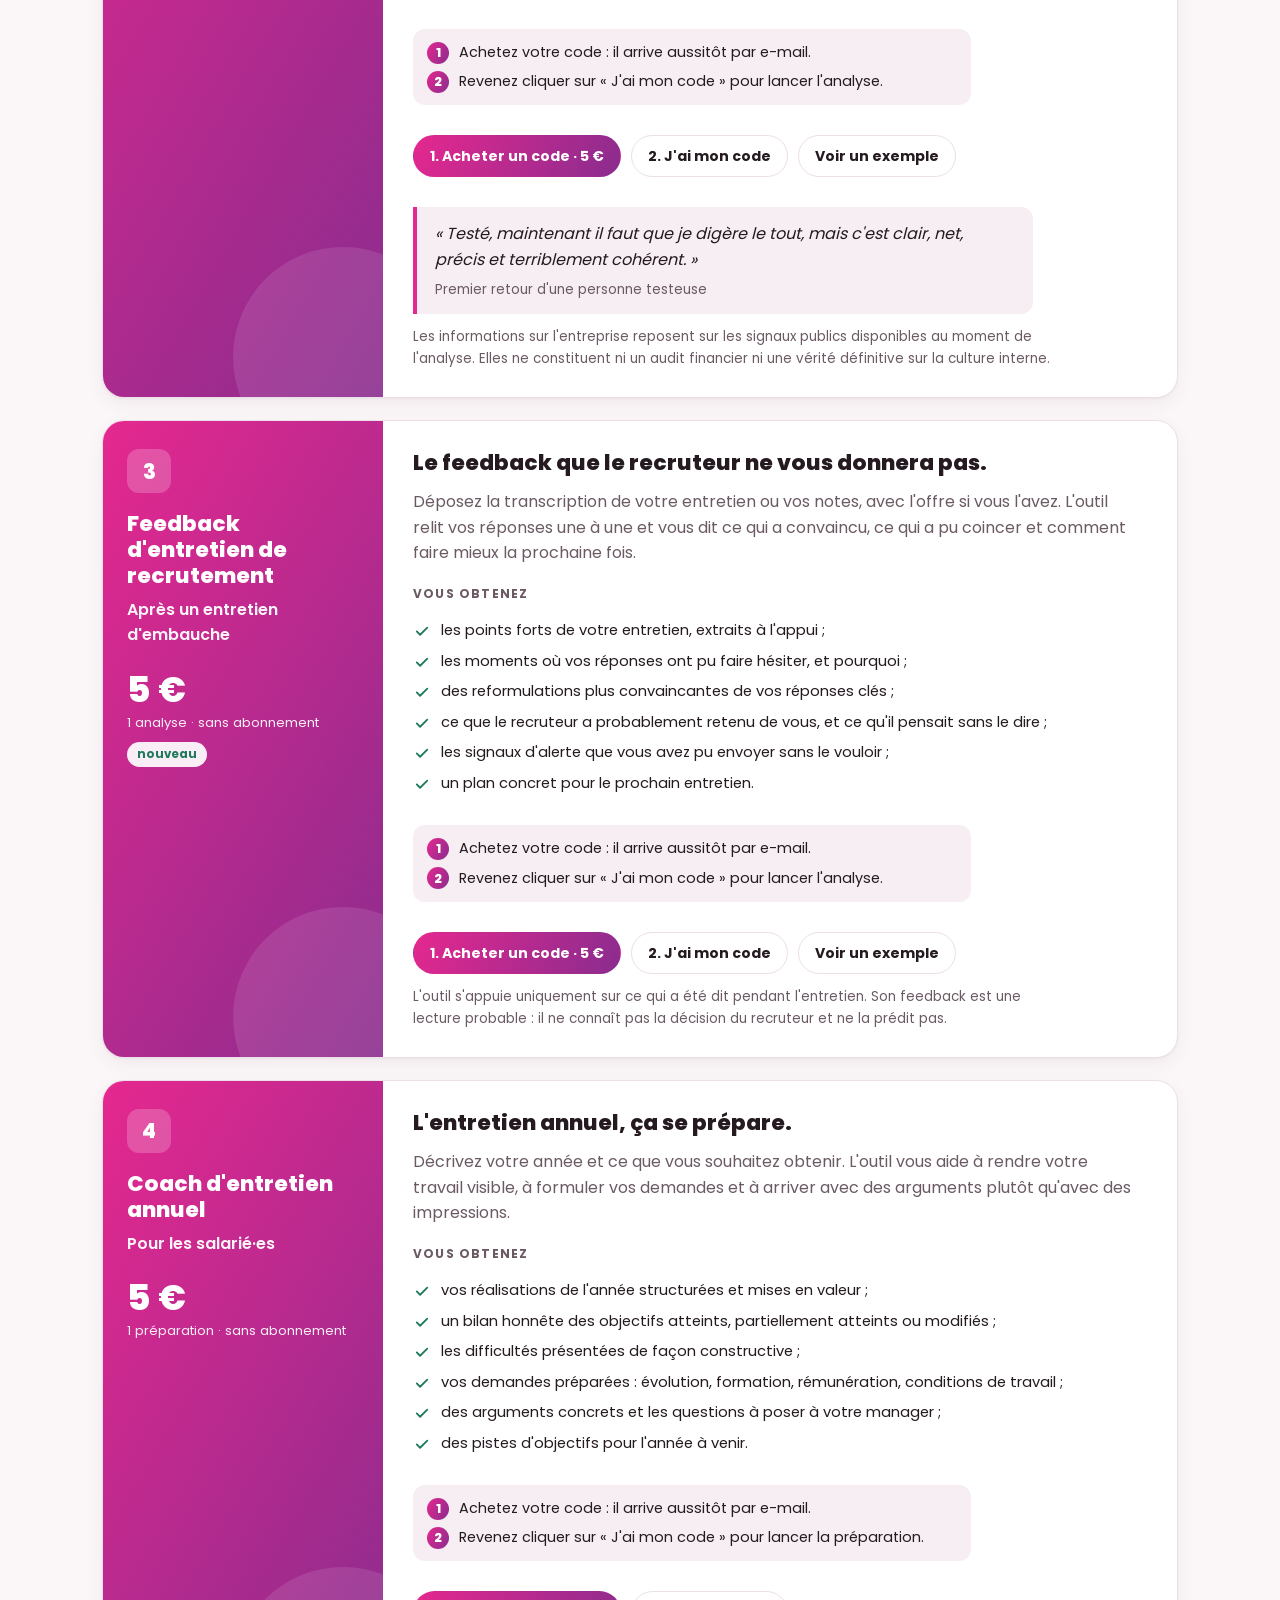
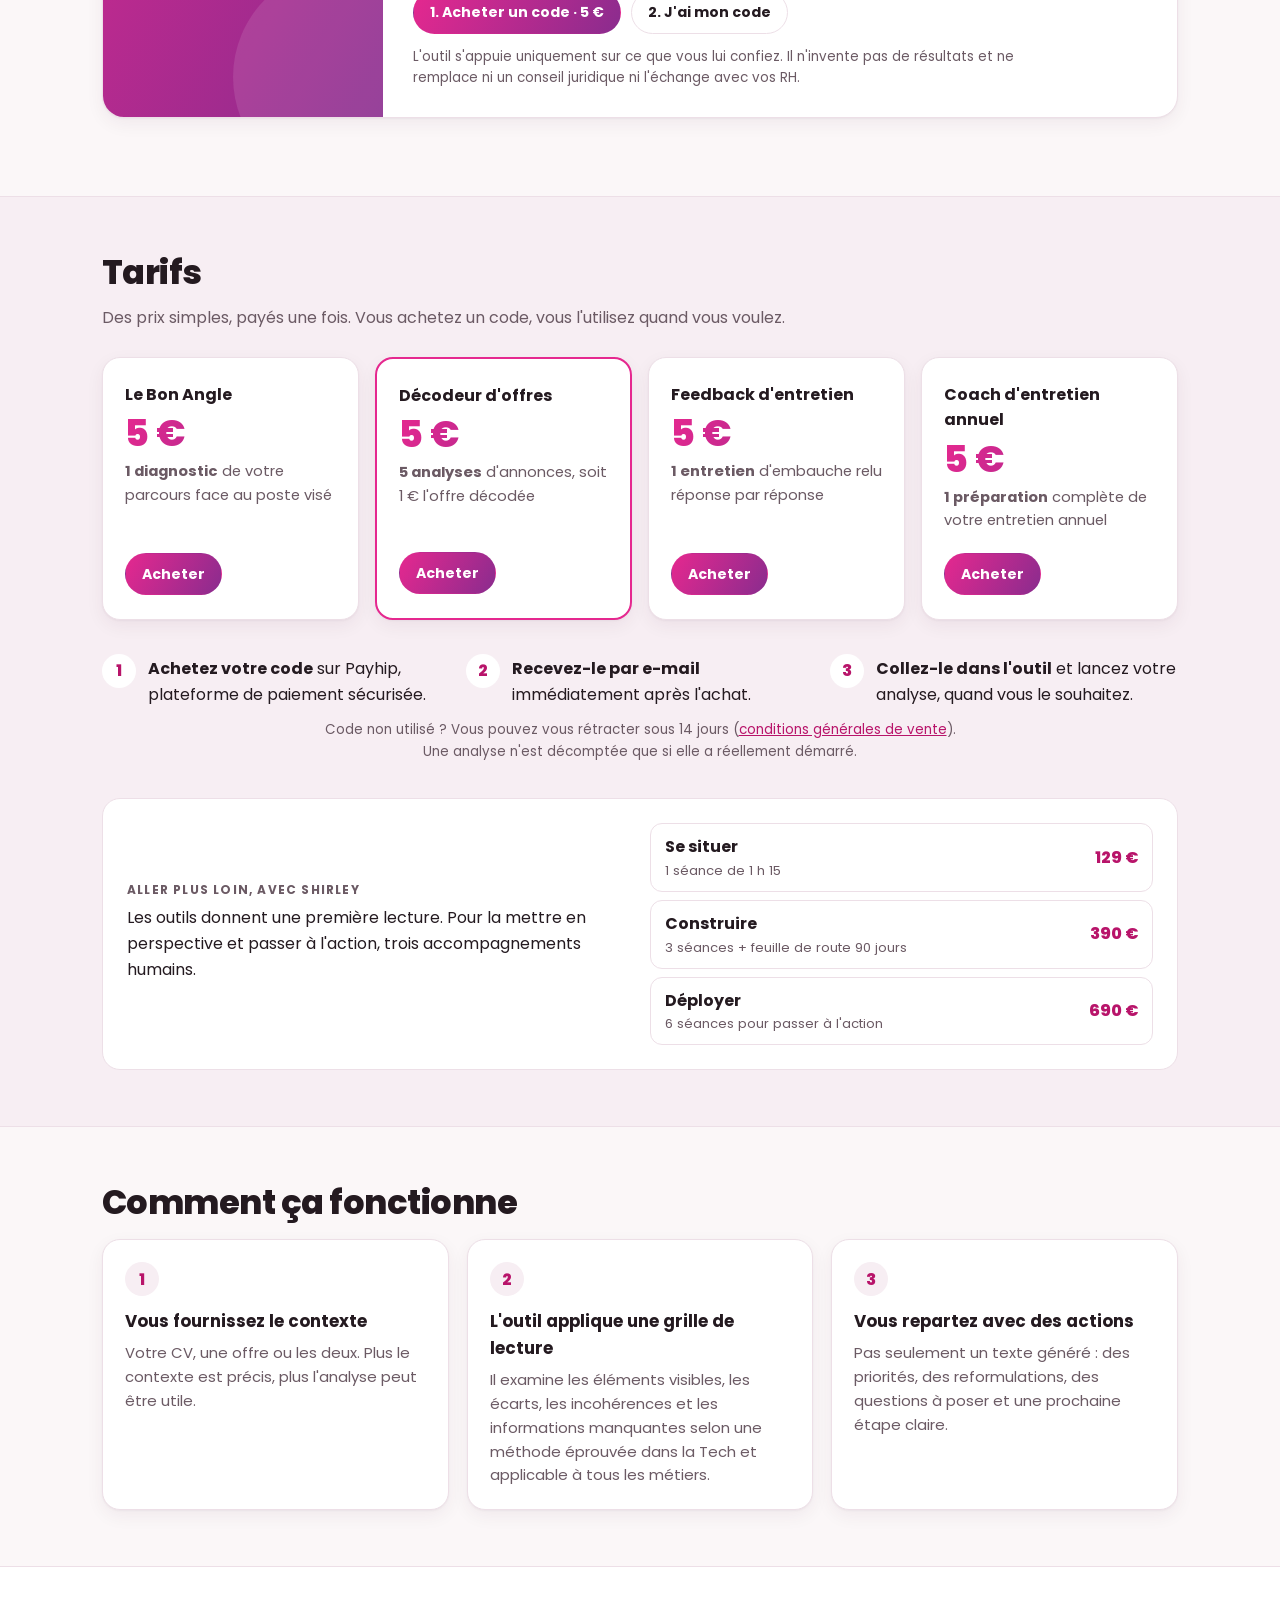
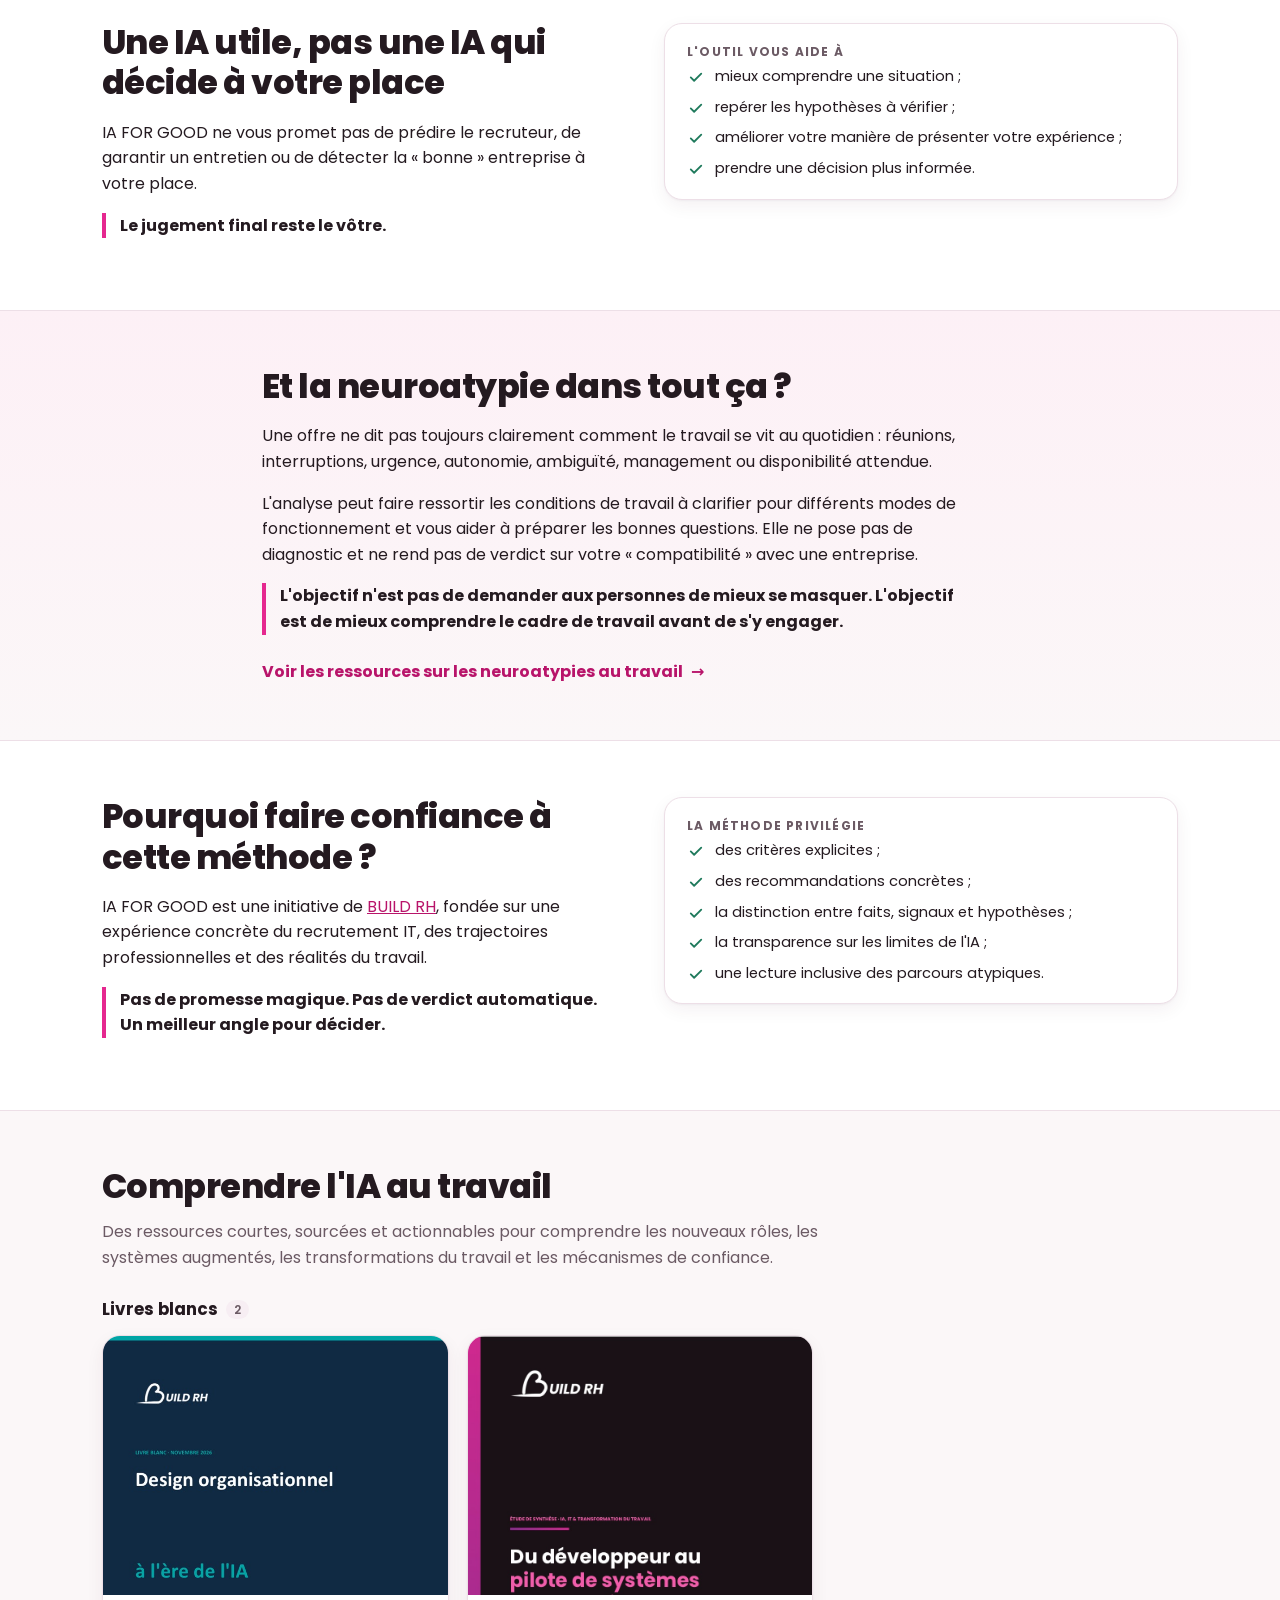
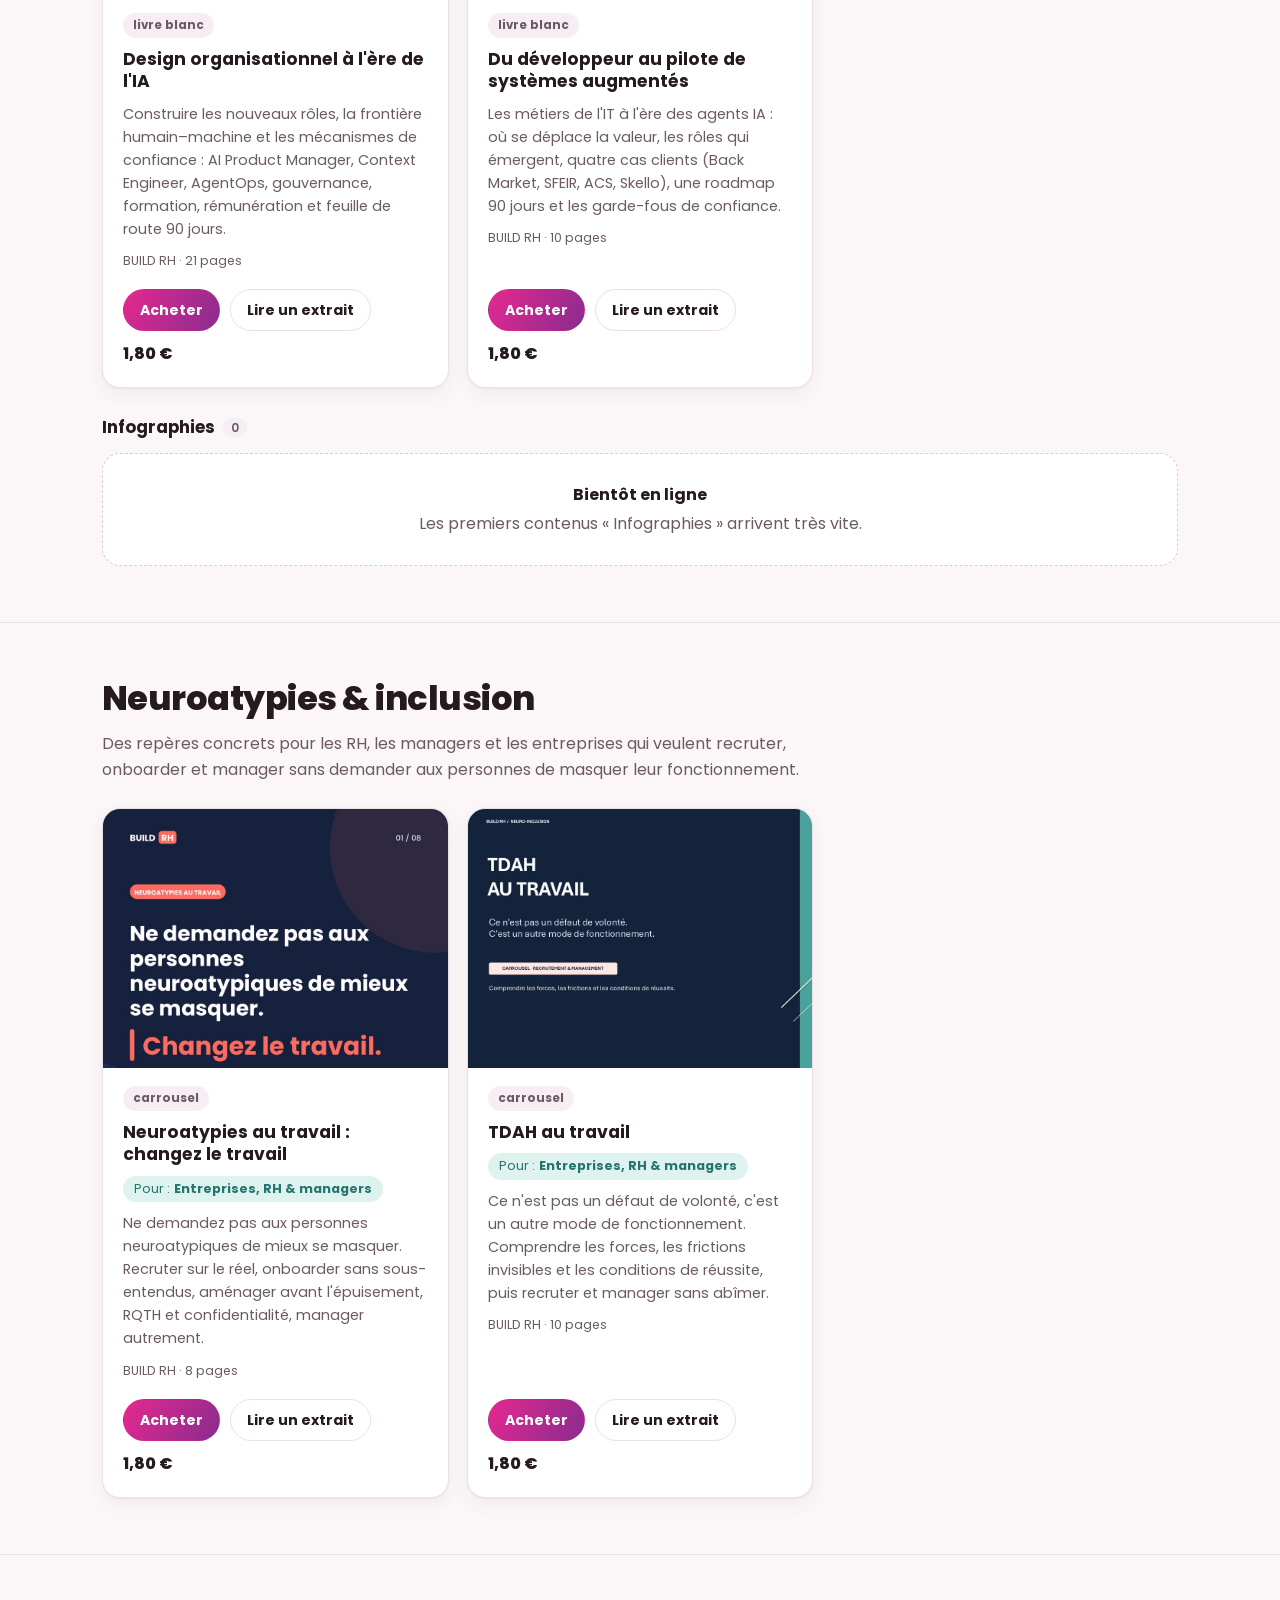
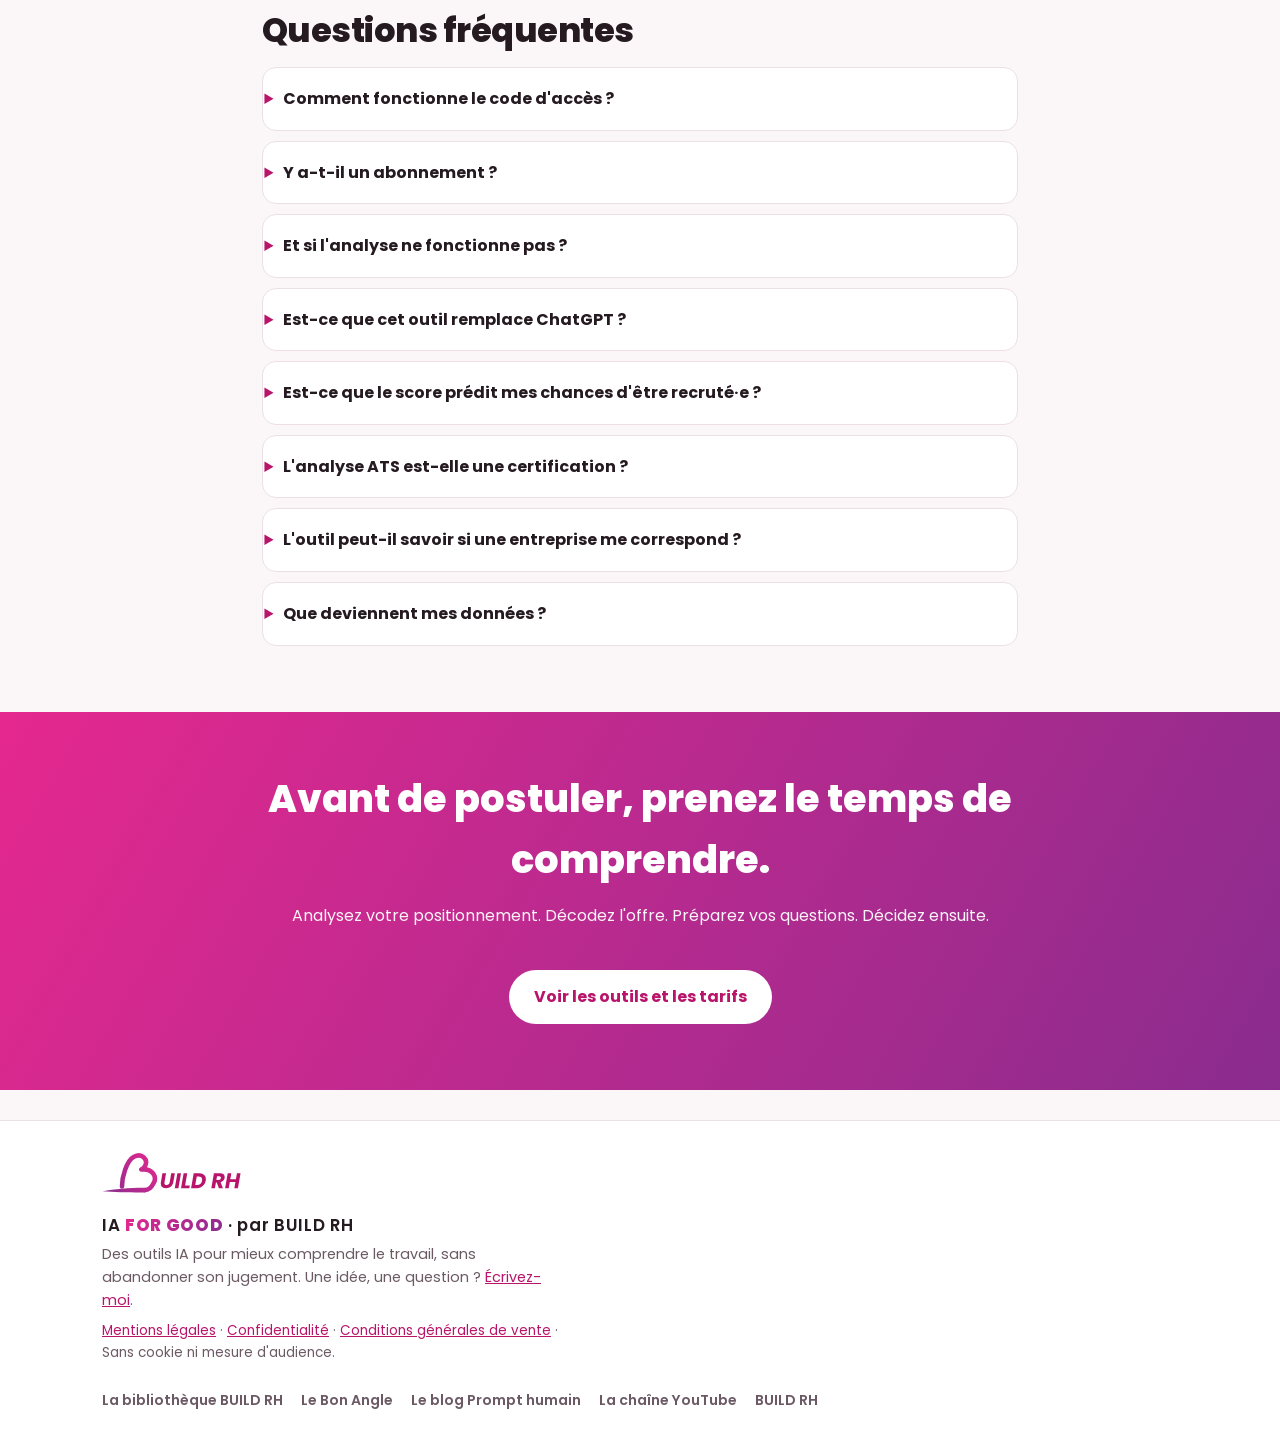
==== commit 283d5518: "Cartes outils : parcours d'achat en 2 étapes (acheter un code, puis « J'ai mon code ») Co-Authored-B" ====
--- a/index.html
+++ b/index.html
@@ -9,7 +9,7 @@
   <meta name="description" content="Comprenez ce qu'une offre dit vraiment, vérifiez si votre parcours est lisible pour elle, décidez où investir votre temps. Des outils IA pour tous les profils, de la Tech et d'ailleurs, par BUILD RH.">
   <link rel="icon" type="image/svg+xml" href="assets/favicon.svg">
   <link rel="preload" href="assets/fonts/poppins-latin-800-normal.woff2" as="font" type="font/woff2" crossorigin>
-  <link rel="stylesheet" href="style.css?v=20">
+  <link rel="stylesheet" href="style.css?v=21">
 </head>
 <body class="accueil">
   <a class="skip" href="#outils">Aller aux outils</a>
@@ -117,9 +117,13 @@
               <li><svg viewBox="0 0 24 24" fill="none" stroke="currentColor" stroke-width="2.4" stroke-linecap="round" stroke-linejoin="round"><path d="M5 12.5l4.5 4.5L19 7.5"/></svg><span>des pistes concrètes pour votre CV et votre profil LinkedIn ;</span></li>
               <li><svg viewBox="0 0 24 24" fill="none" stroke="currentColor" stroke-width="2.4" stroke-linecap="round" stroke-linejoin="round"><path d="M5 12.5l4.5 4.5L19 7.5"/></svg><span>les priorités à traiter avant de postuler.</span></li>
             </ul>
+            <ol class="achat-mini">
+              <li><span>1</span>Achetez votre code : il arrive aussitôt par e-mail.</li>
+              <li><span>2</span>Revenez cliquer sur « J'ai mon code » pour lancer l'analyse.</li>
+            </ol>
             <div class="actions">
-              <a class="btn btn-prim" href="https://payhip.com/b/k5c6D" target="_blank" rel="noopener">Acheter un code · 5 €</a>
-              <a class="btn btn-sec" href="https://almosnishirley.github.io/le-bon-angle/atelier.html">J'ai un code</a>
+              <a class="btn btn-prim" href="https://payhip.com/b/k5c6D" target="_blank" rel="noopener">1. Acheter un code · 5 €</a>
+              <a class="btn btn-sec" href="https://almosnishirley.github.io/le-bon-angle/atelier.html">2. J'ai mon code</a>
               <a class="btn btn-sec" href="assets/exemples/exemple-analyse-le-bon-angle.pdf?v=2" target="_blank" rel="noopener">Voir un exemple</a>
             </div>
             <figure class="retour">
@@ -153,9 +157,13 @@
               <li><svg viewBox="0 0 24 24" fill="none" stroke="currentColor" stroke-width="2.4" stroke-linecap="round" stroke-linejoin="round"><path d="M5 12.5l4.5 4.5L19 7.5"/></svg><span>les priorités éventuelles pour retravailler votre candidature ;</span></li>
               <li><svg viewBox="0 0 24 24" fill="none" stroke="currentColor" stroke-width="2.4" stroke-linecap="round" stroke-linejoin="round"><path d="M5 12.5l4.5 4.5L19 7.5"/></svg><span>un message d'approche adapté à la situation.</span></li>
             </ul>
+            <ol class="achat-mini">
+              <li><span>1</span>Achetez votre code : il arrive aussitôt par e-mail.</li>
+              <li><span>2</span>Revenez cliquer sur « J'ai mon code » pour lancer l'analyse.</li>
+            </ol>
             <div class="actions">
-              <a class="btn btn-prim" href="https://payhip.com/b/MjdBF" target="_blank" rel="noopener">Acheter un code · 5 €</a>
-              <a class="btn btn-sec" href="decodeur.html">J'ai un code</a>
+              <a class="btn btn-prim" href="https://payhip.com/b/MjdBF" target="_blank" rel="noopener">1. Acheter un code · 5 €</a>
+              <a class="btn btn-sec" href="decodeur.html">2. J'ai mon code</a>
               <a class="btn btn-sec" href="assets/exemples/exemple-decodage-offre.pdf?v=2" target="_blank" rel="noopener">Voir un exemple</a>
             </div>
             <figure class="retour">
@@ -186,9 +194,13 @@
               <li><svg viewBox="0 0 24 24" fill="none" stroke="currentColor" stroke-width="2.4" stroke-linecap="round" stroke-linejoin="round"><path d="M5 12.5l4.5 4.5L19 7.5"/></svg><span>les signaux d'alerte que vous avez pu envoyer sans le vouloir ;</span></li>
               <li><svg viewBox="0 0 24 24" fill="none" stroke="currentColor" stroke-width="2.4" stroke-linecap="round" stroke-linejoin="round"><path d="M5 12.5l4.5 4.5L19 7.5"/></svg><span>un plan concret pour le prochain entretien.</span></li>
             </ul>
+            <ol class="achat-mini">
+              <li><span>1</span>Achetez votre code : il arrive aussitôt par e-mail.</li>
+              <li><span>2</span>Revenez cliquer sur « J'ai mon code » pour lancer l'analyse.</li>
+            </ol>
             <div class="actions">
-              <a class="btn btn-prim" href="https://payhip.com/b/0I8Kq" target="_blank" rel="noopener">Acheter un code · 5 €</a>
-              <a class="btn btn-sec" href="feedback-entretien.html">J'ai un code</a>
+              <a class="btn btn-prim" href="https://payhip.com/b/0I8Kq" target="_blank" rel="noopener">1. Acheter un code · 5 €</a>
+              <a class="btn btn-sec" href="feedback-entretien.html">2. J'ai mon code</a>
               <a class="btn btn-sec" href="assets/exemples/exemple-feedback-entretien.pdf?v=2" target="_blank" rel="noopener">Voir un exemple</a>
             </div>
             <p class="microcopy">L'outil s'appuie uniquement sur ce qui a été dit pendant l'entretien. Son feedback est une lecture probable : il ne connaît pas la décision du recruteur et ne la prédit pas.</p>
@@ -214,9 +226,13 @@
               <li><svg viewBox="0 0 24 24" fill="none" stroke="currentColor" stroke-width="2.4" stroke-linecap="round" stroke-linejoin="round"><path d="M5 12.5l4.5 4.5L19 7.5"/></svg><span>des arguments concrets et les questions à poser à votre manager ;</span></li>
               <li><svg viewBox="0 0 24 24" fill="none" stroke="currentColor" stroke-width="2.4" stroke-linecap="round" stroke-linejoin="round"><path d="M5 12.5l4.5 4.5L19 7.5"/></svg><span>des pistes d'objectifs pour l'année à venir.</span></li>
             </ul>
+            <ol class="achat-mini">
+              <li><span>1</span>Achetez votre code : il arrive aussitôt par e-mail.</li>
+              <li><span>2</span>Revenez cliquer sur « J'ai mon code » pour lancer la préparation.</li>
+            </ol>
             <div class="actions">
-              <a class="btn btn-prim" href="https://payhip.com/b/vAtei" target="_blank" rel="noopener">Acheter un code · 5 €</a>
-              <a class="btn btn-sec" href="coach-entretien.html">J'ai un code</a>
+              <a class="btn btn-prim" href="https://payhip.com/b/vAtei" target="_blank" rel="noopener">1. Acheter un code · 5 €</a>
+              <a class="btn btn-sec" href="coach-entretien.html">2. J'ai mon code</a>
             </div>
             <p class="microcopy">L'outil s'appuie uniquement sur ce que vous lui confiez. Il n'invente pas de résultats et ne remplace ni un conseil juridique ni l'échange avec vos RH.</p>
           </div>
--- a/style.css
+++ b/style.css
@@ -532,3 +532,7 @@
 .offres-humaines span { grid-column: 1; font-size: .82rem; color: var(--ink-2); }
 .offres-humaines em { grid-column: 2; grid-row: 1 / span 2; align-self: center; font-style: normal; font-weight: 800; color: var(--magenta); }
 .achat-etapes .etape-num { background: var(--surface); flex: none; }
+.achat-mini { list-style: none; padding: 12px 14px; margin: 18px 0 0; background: var(--surface-2); border-radius: 12px; display: grid; gap: 6px; font-size: .9rem; color: var(--ink); max-width: 62ch; }
+.achat-mini li { display: flex; gap: 10px; align-items: baseline; }
+.achat-mini span { flex: none; width: 22px; height: 22px; border-radius: 50%; background: var(--grad); color: #fff; font-weight: 800; font-size: .78rem; display: inline-grid; place-items: center; }
+.achat-mini + .actions { margin-top: 12px; }
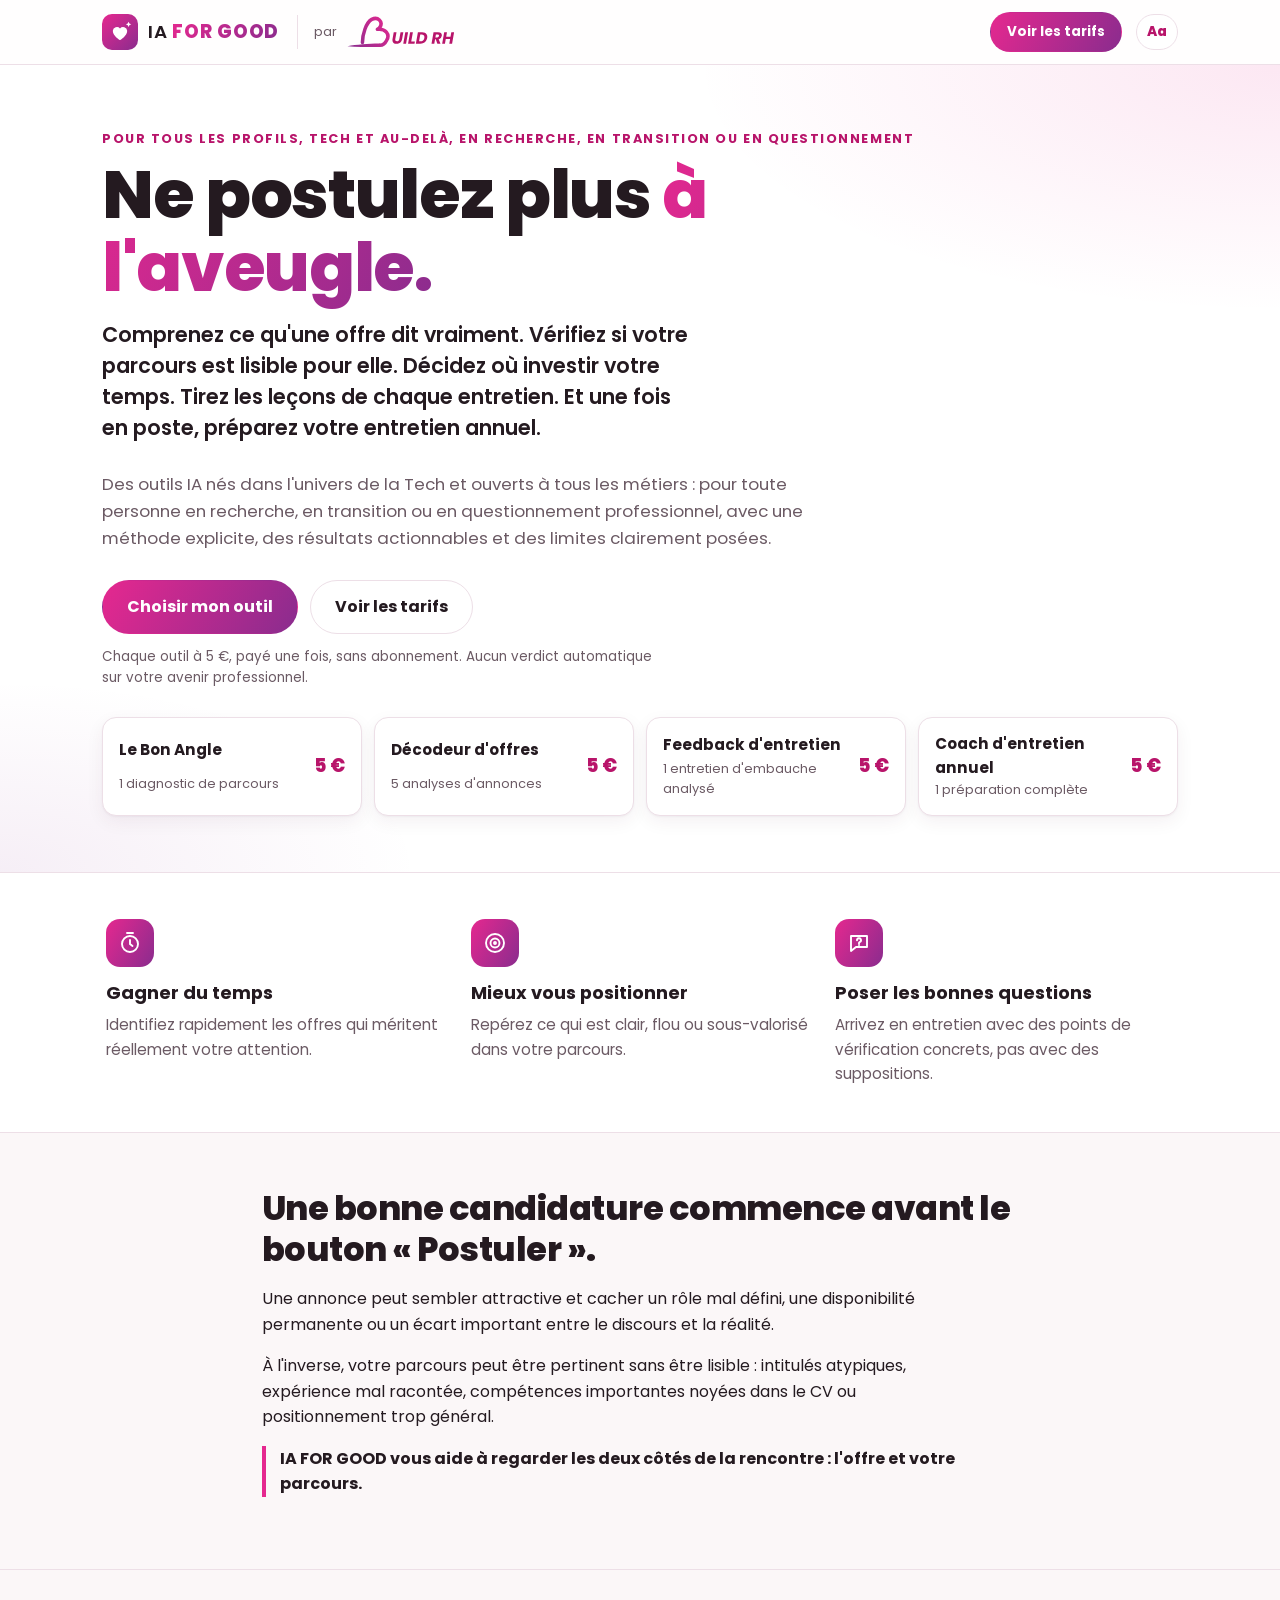
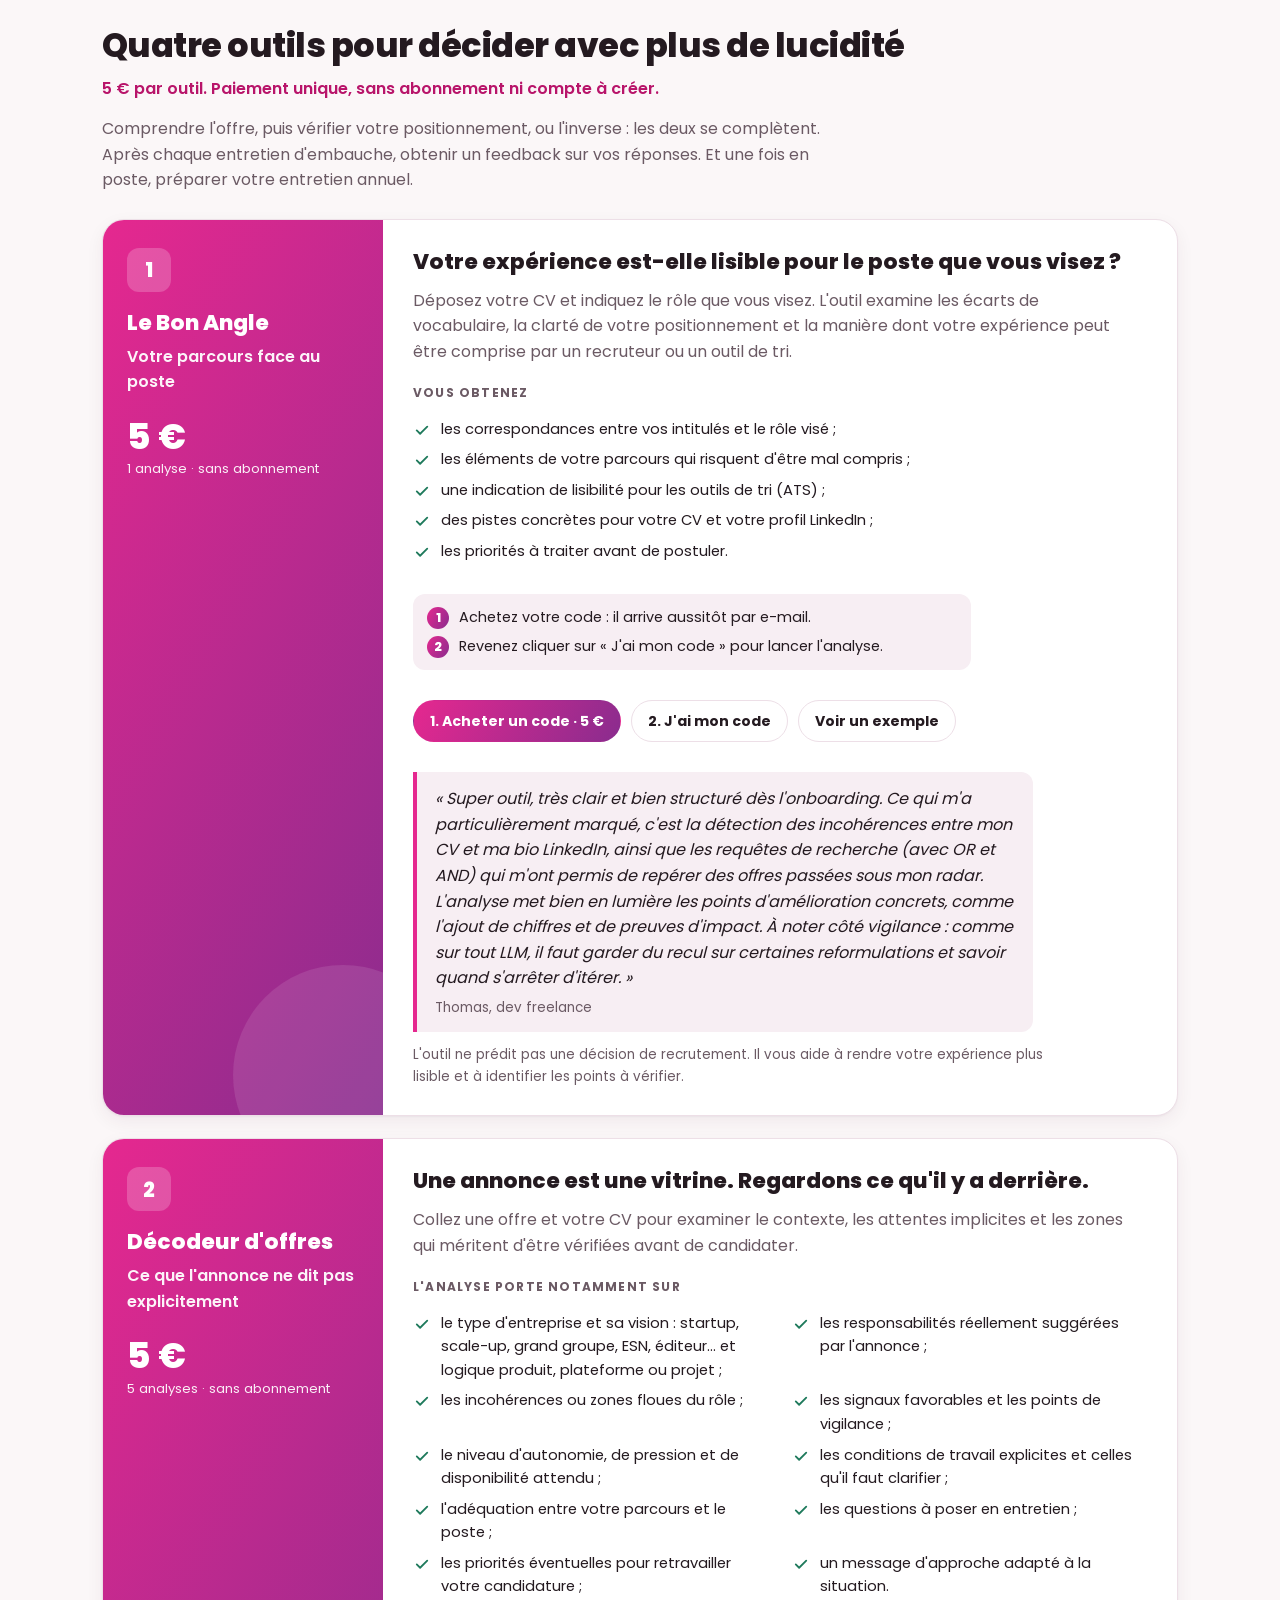
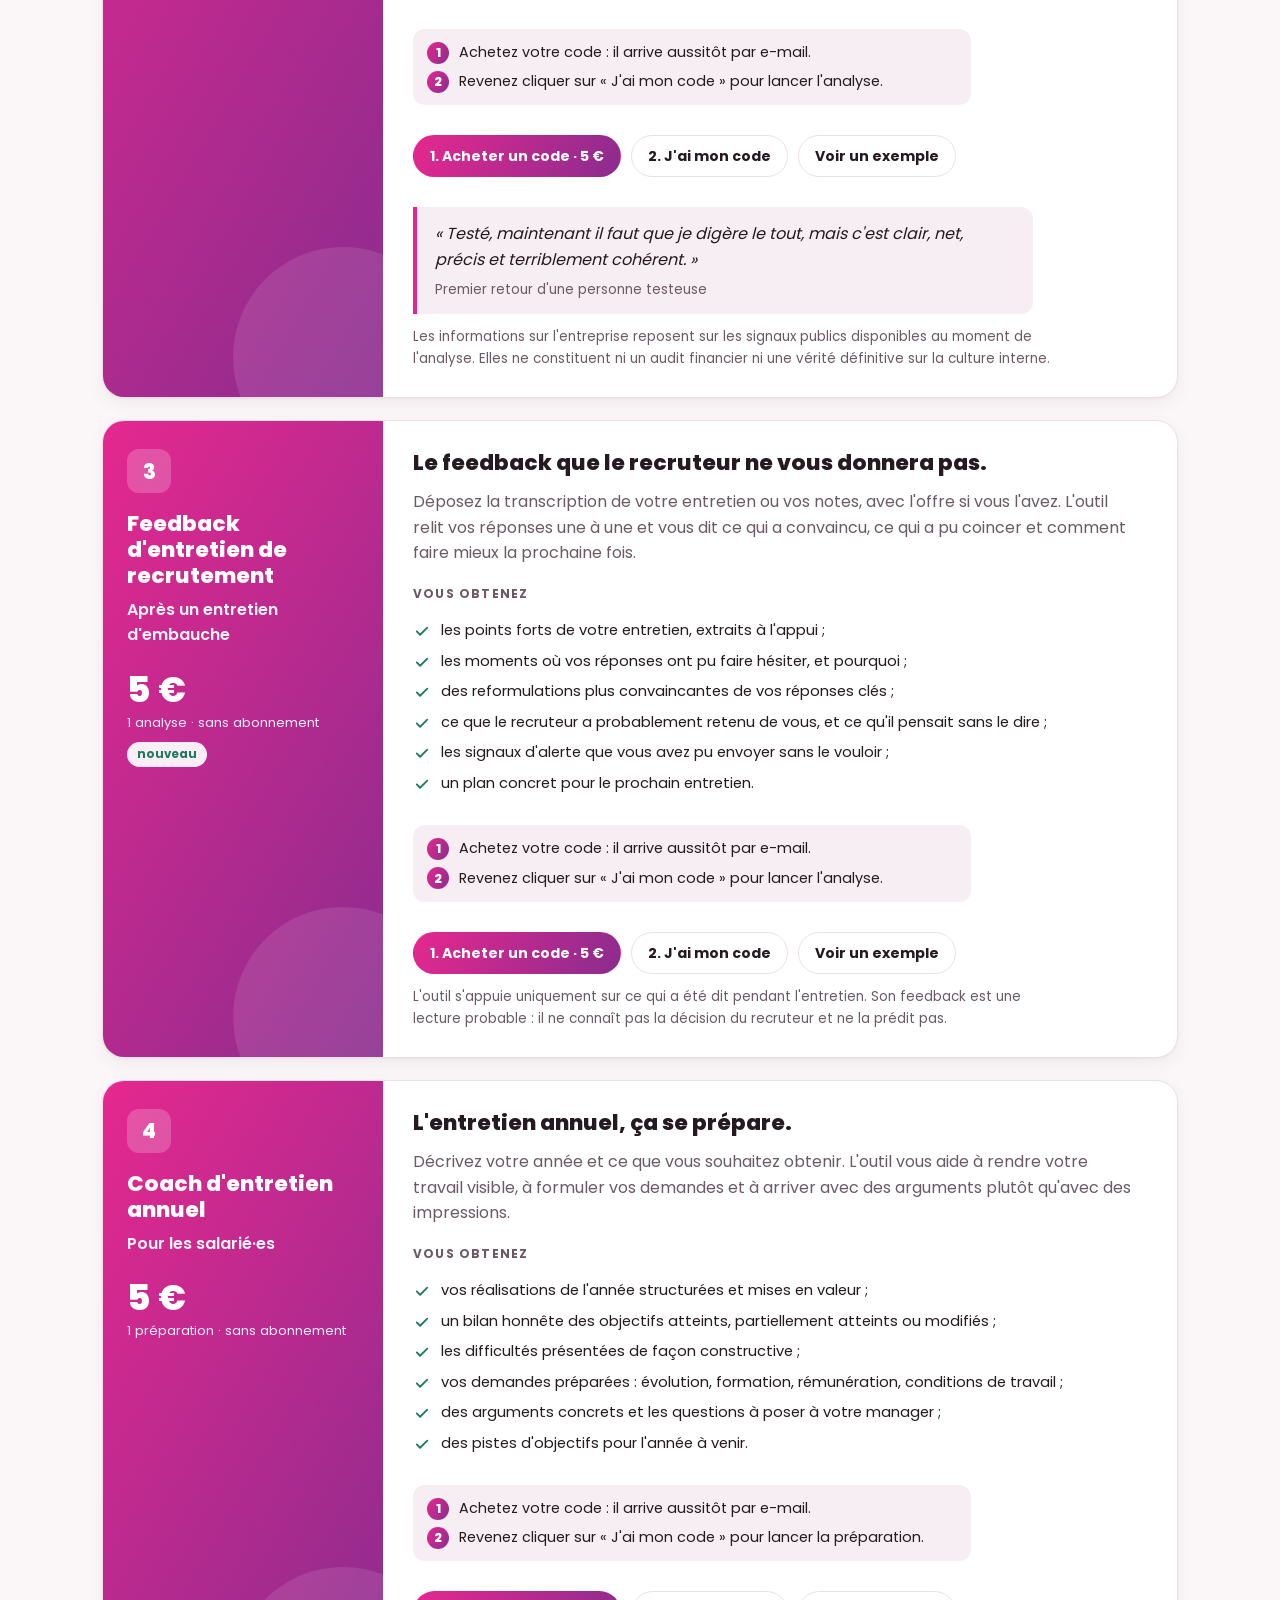
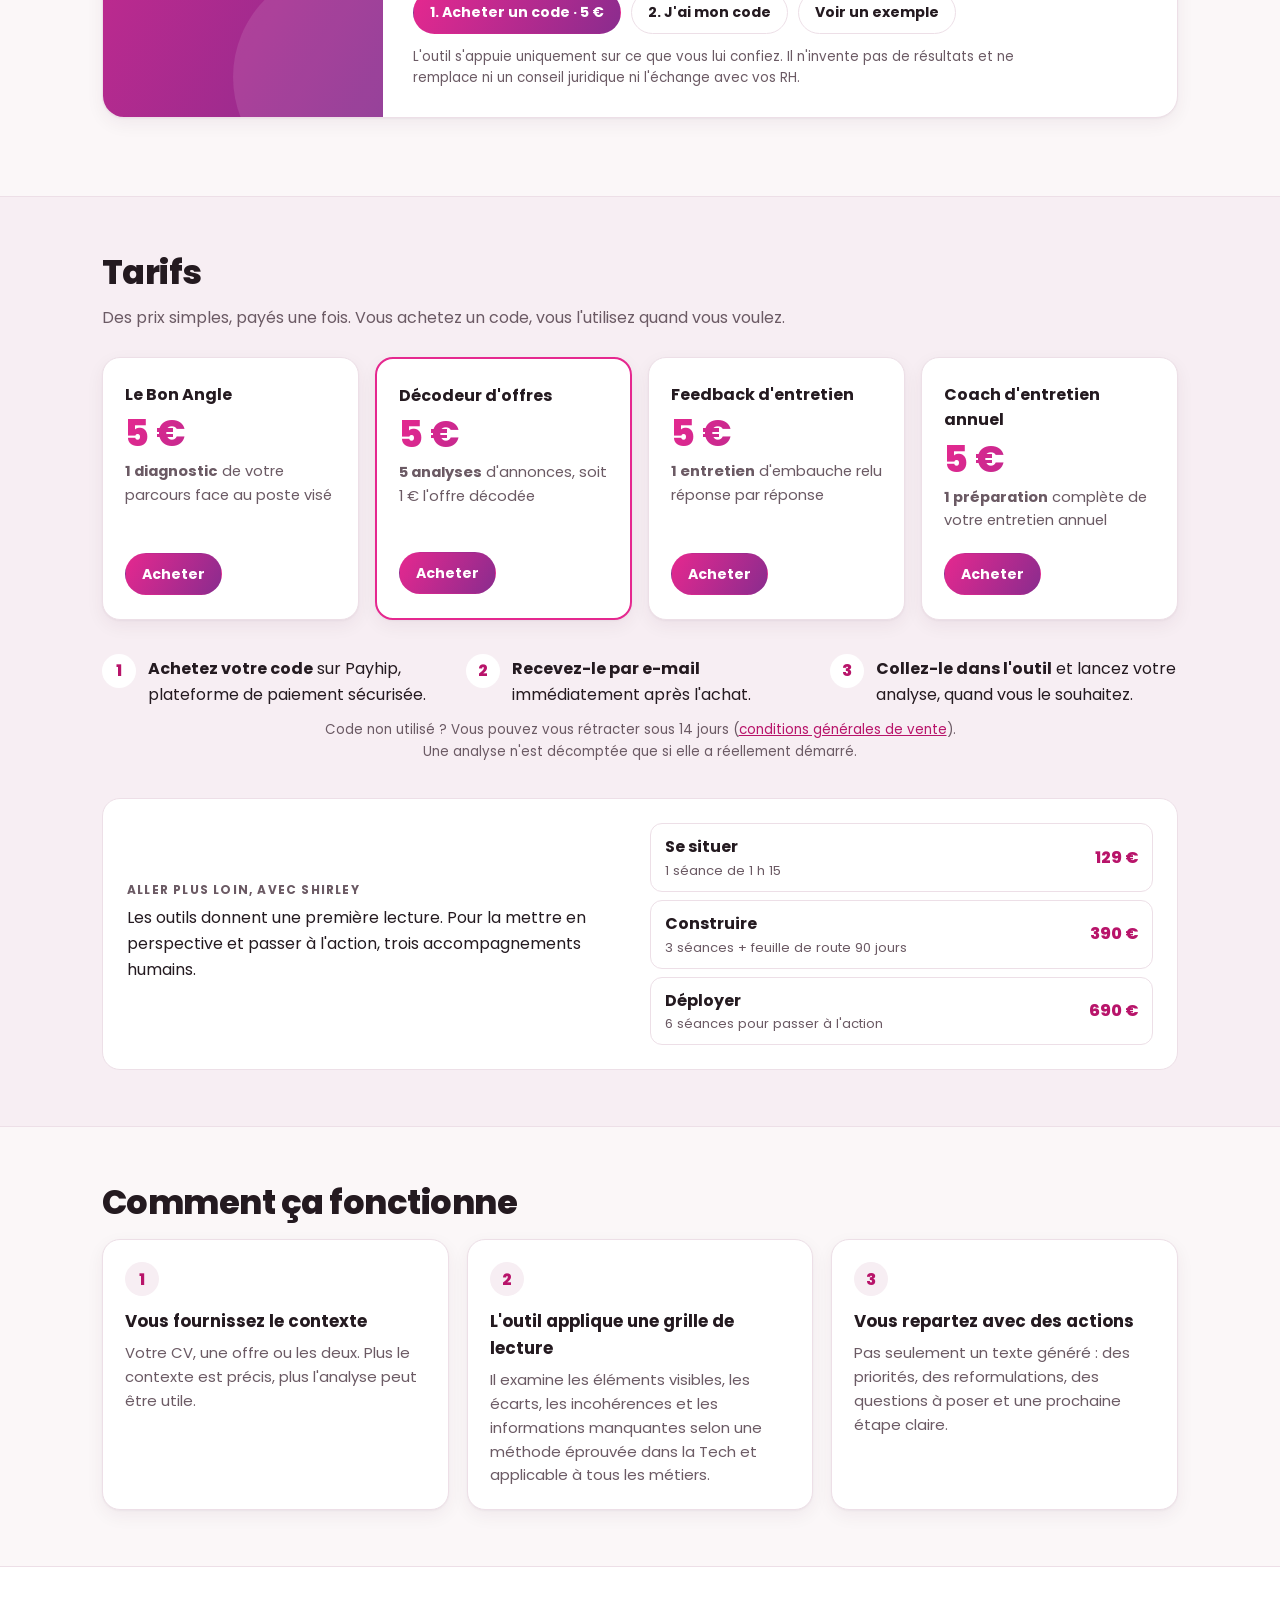
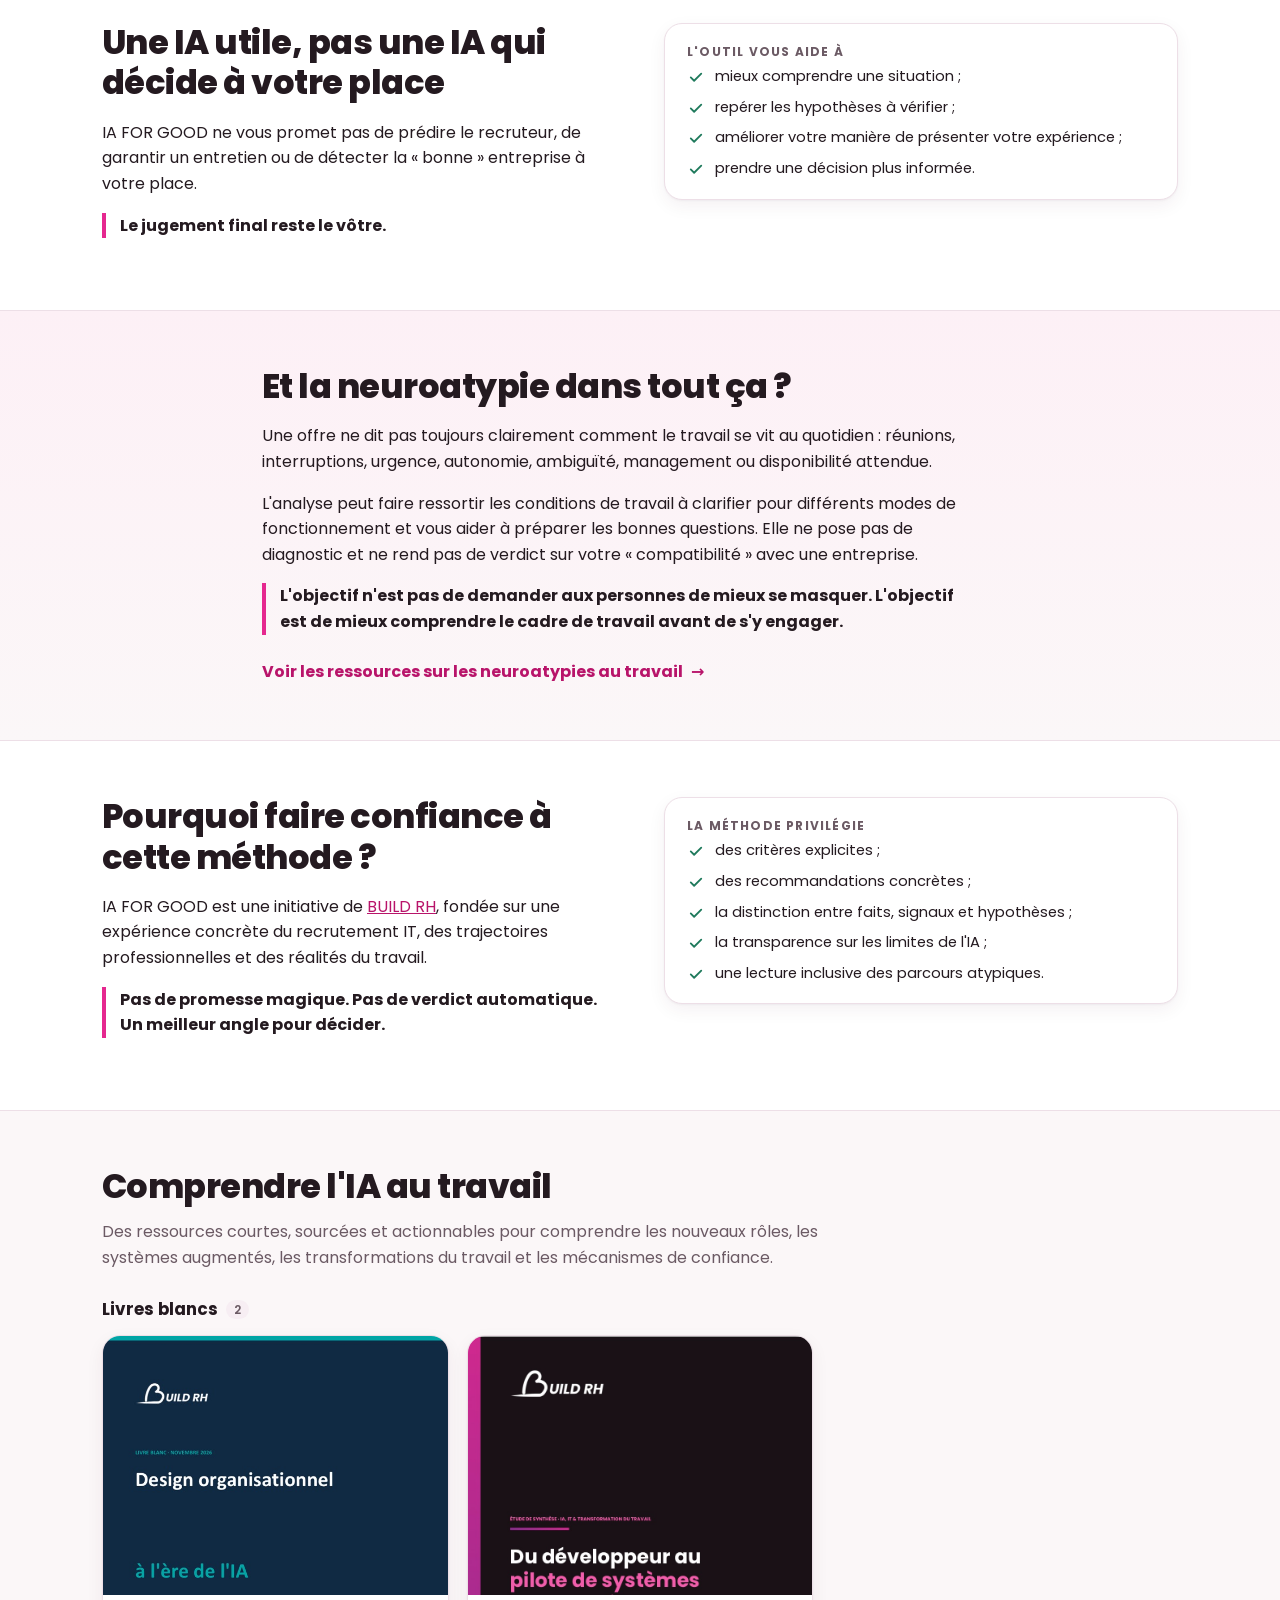
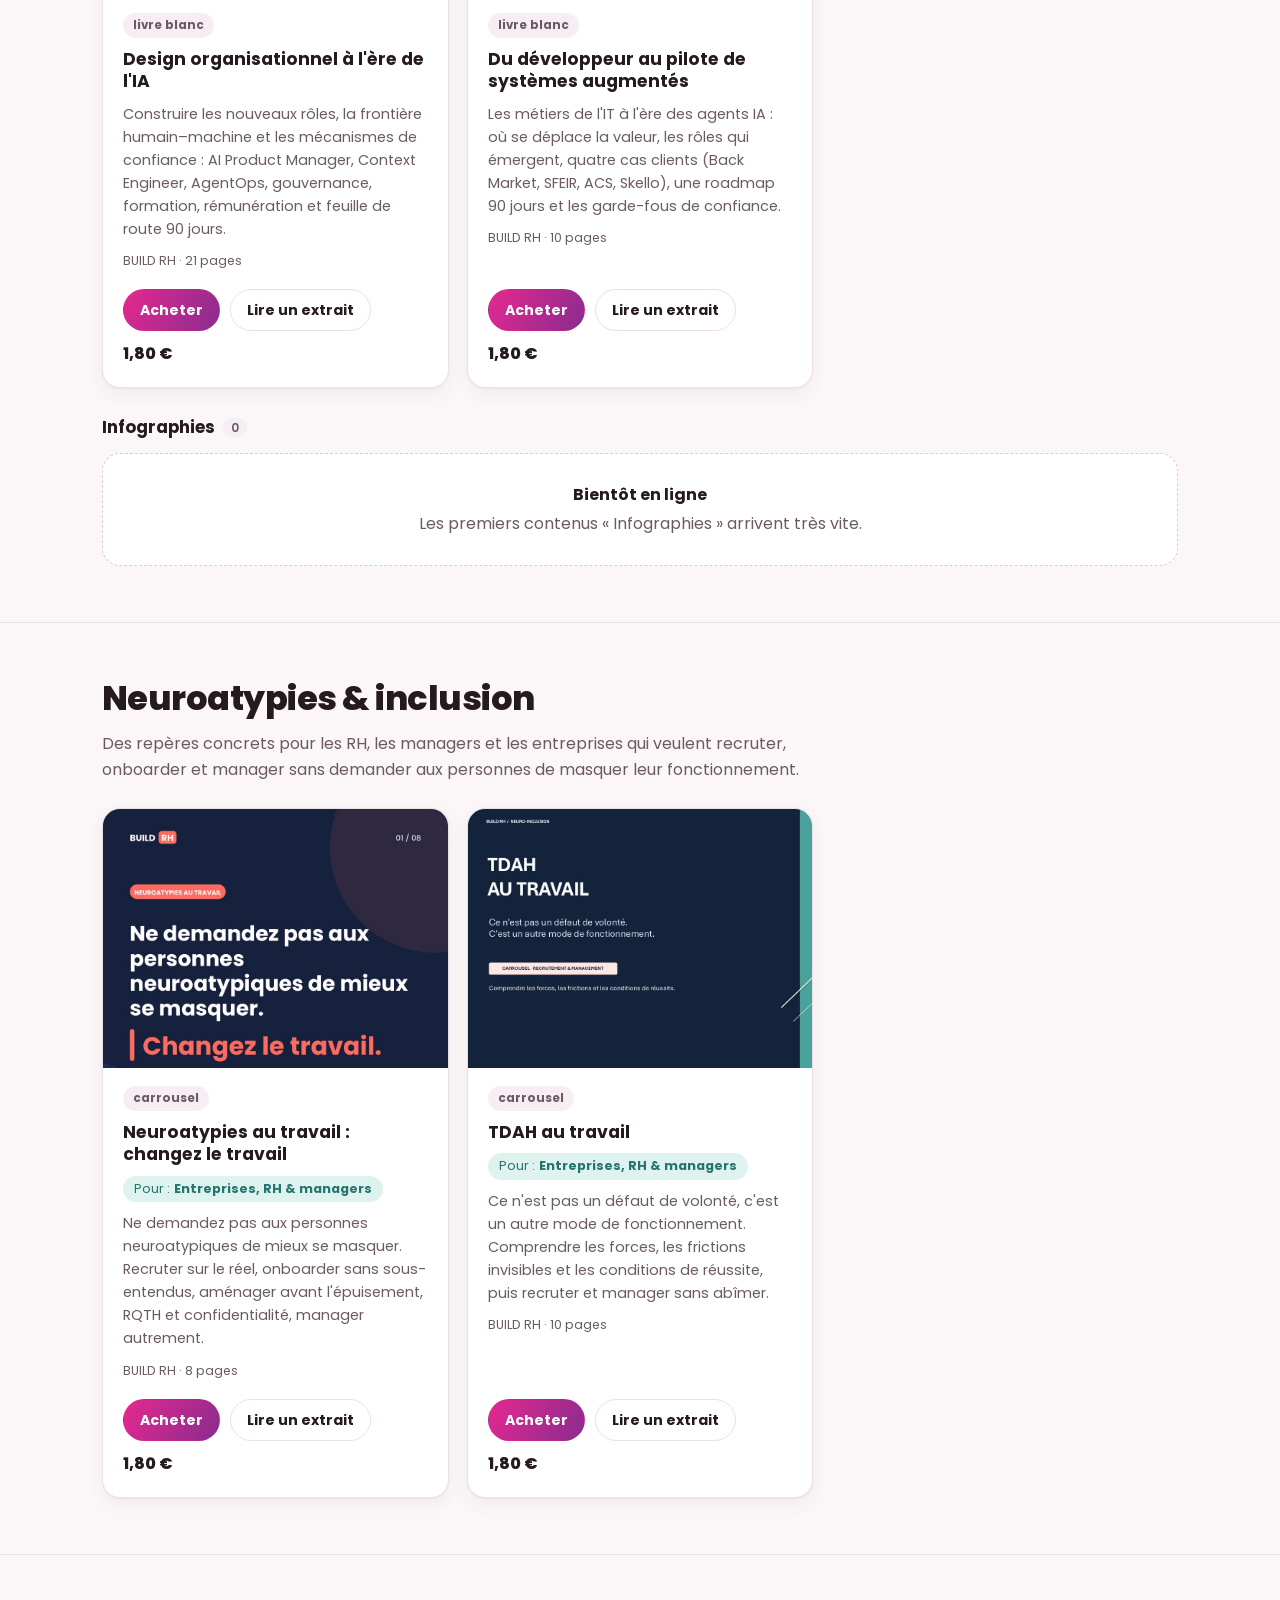
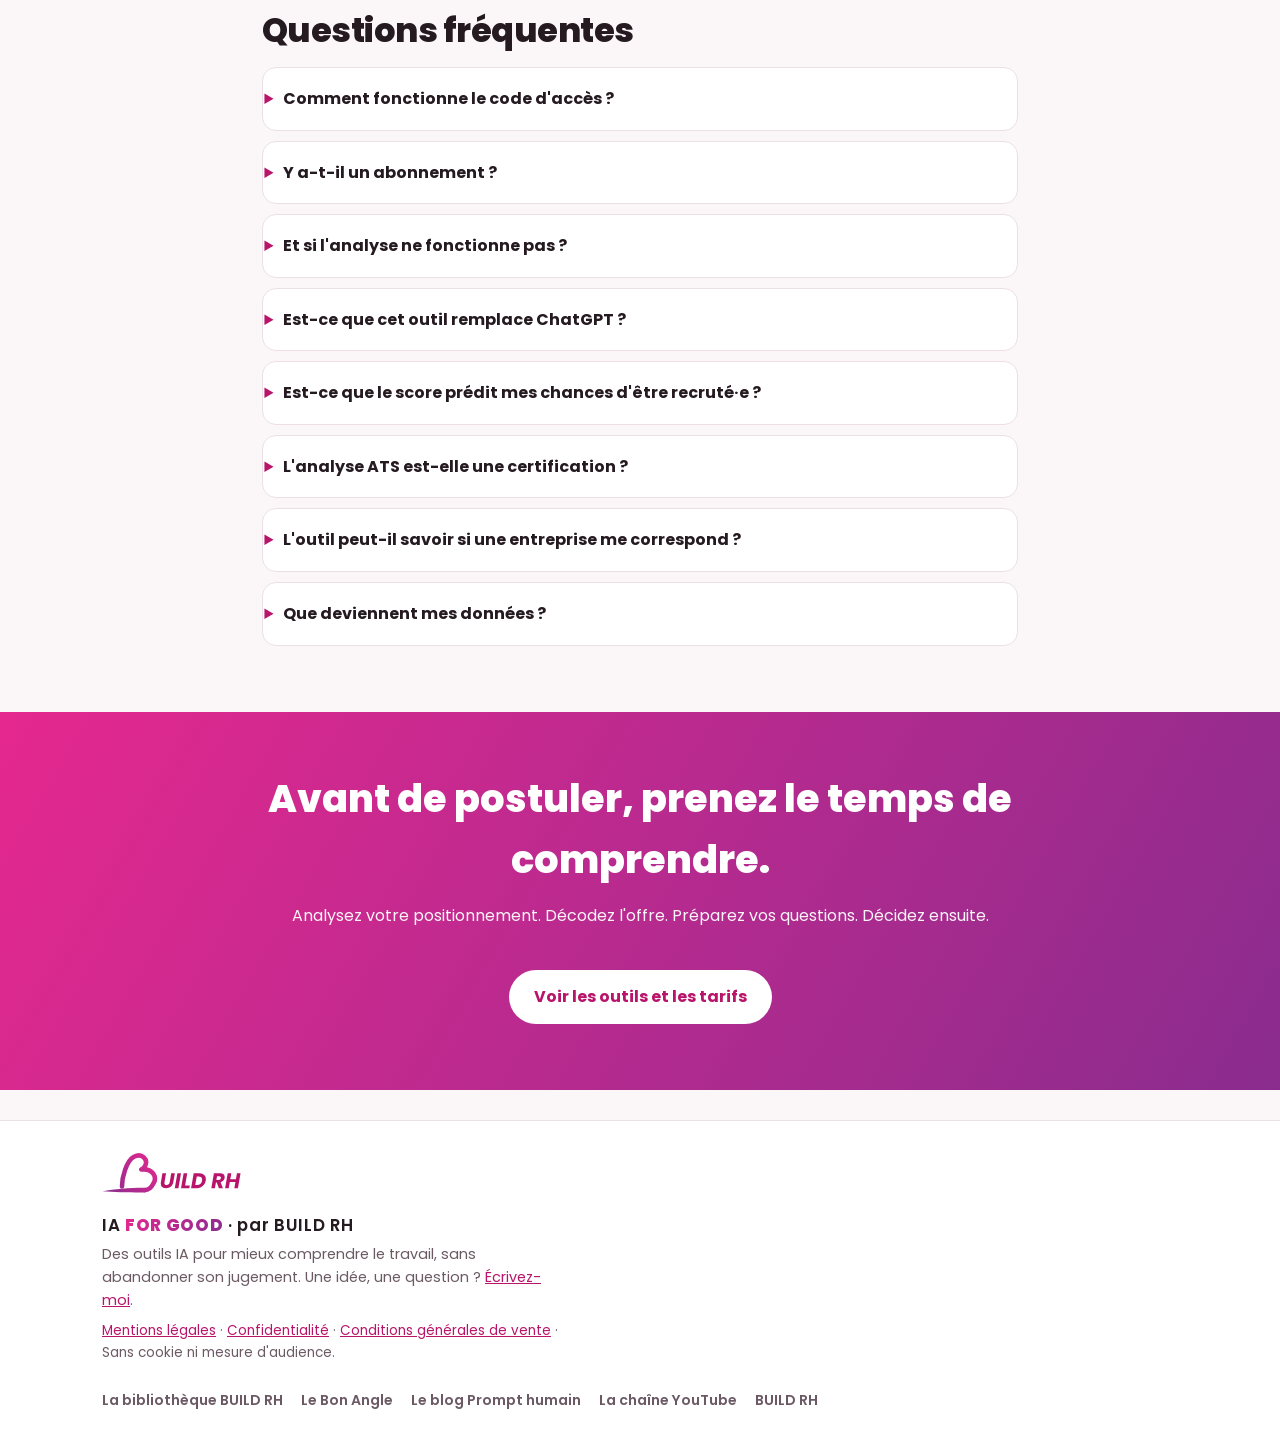
==== commit 36e15cbb: "Coach d'entretien annuel : exemple PDF (PO Data après un an, données fictives) sur la carte et la pa" ====
--- a/index.html
+++ b/index.html
@@ -233,6 +233,7 @@
             <div class="actions">
               <a class="btn btn-prim" href="https://payhip.com/b/vAtei" target="_blank" rel="noopener">1. Acheter un code · 5 €</a>
               <a class="btn btn-sec" href="coach-entretien.html">2. J'ai mon code</a>
+              <a class="btn btn-sec" href="assets/exemples/exemple-coach-entretien-annuel.pdf" target="_blank" rel="noopener">Voir un exemple</a>
             </div>
             <p class="microcopy">L'outil s'appuie uniquement sur ce que vous lui confiez. Il n'invente pas de résultats et ne remplace ni un conseil juridique ni l'échange avec vos RH.</p>
           </div>
